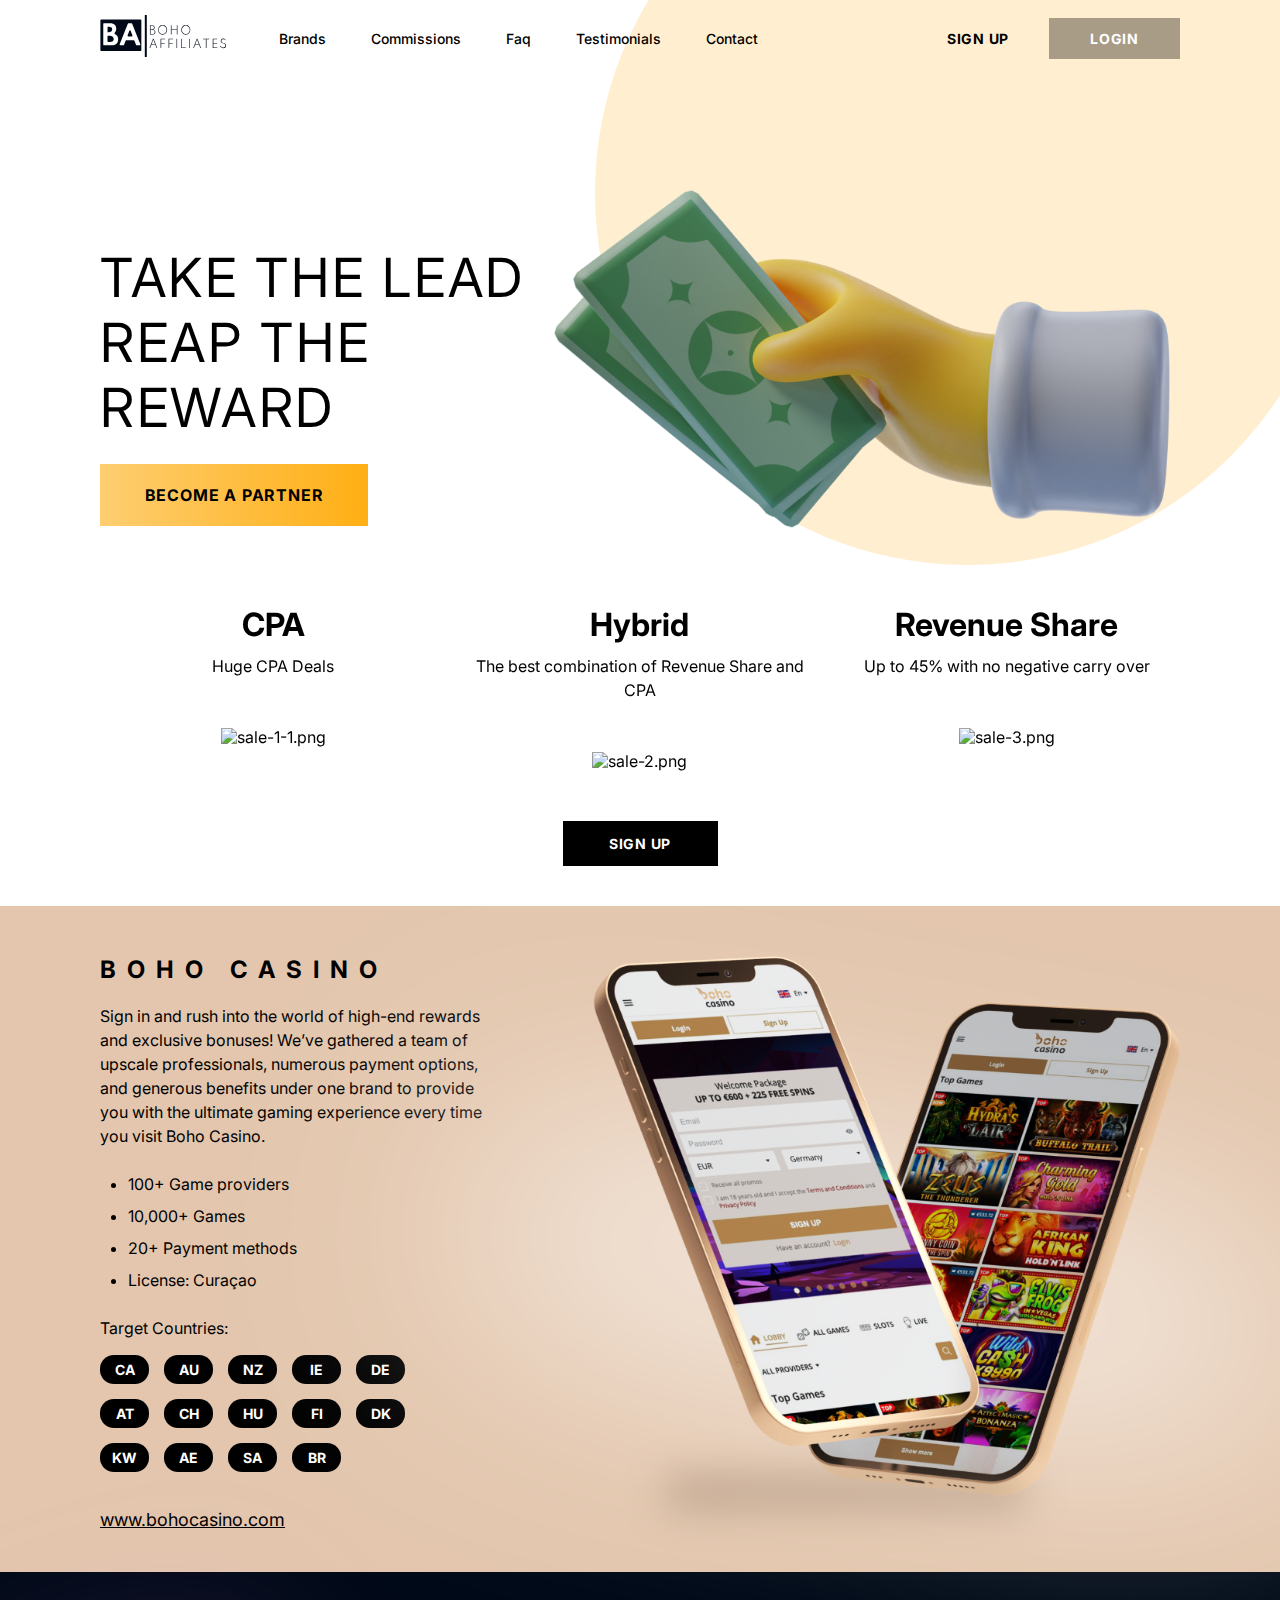
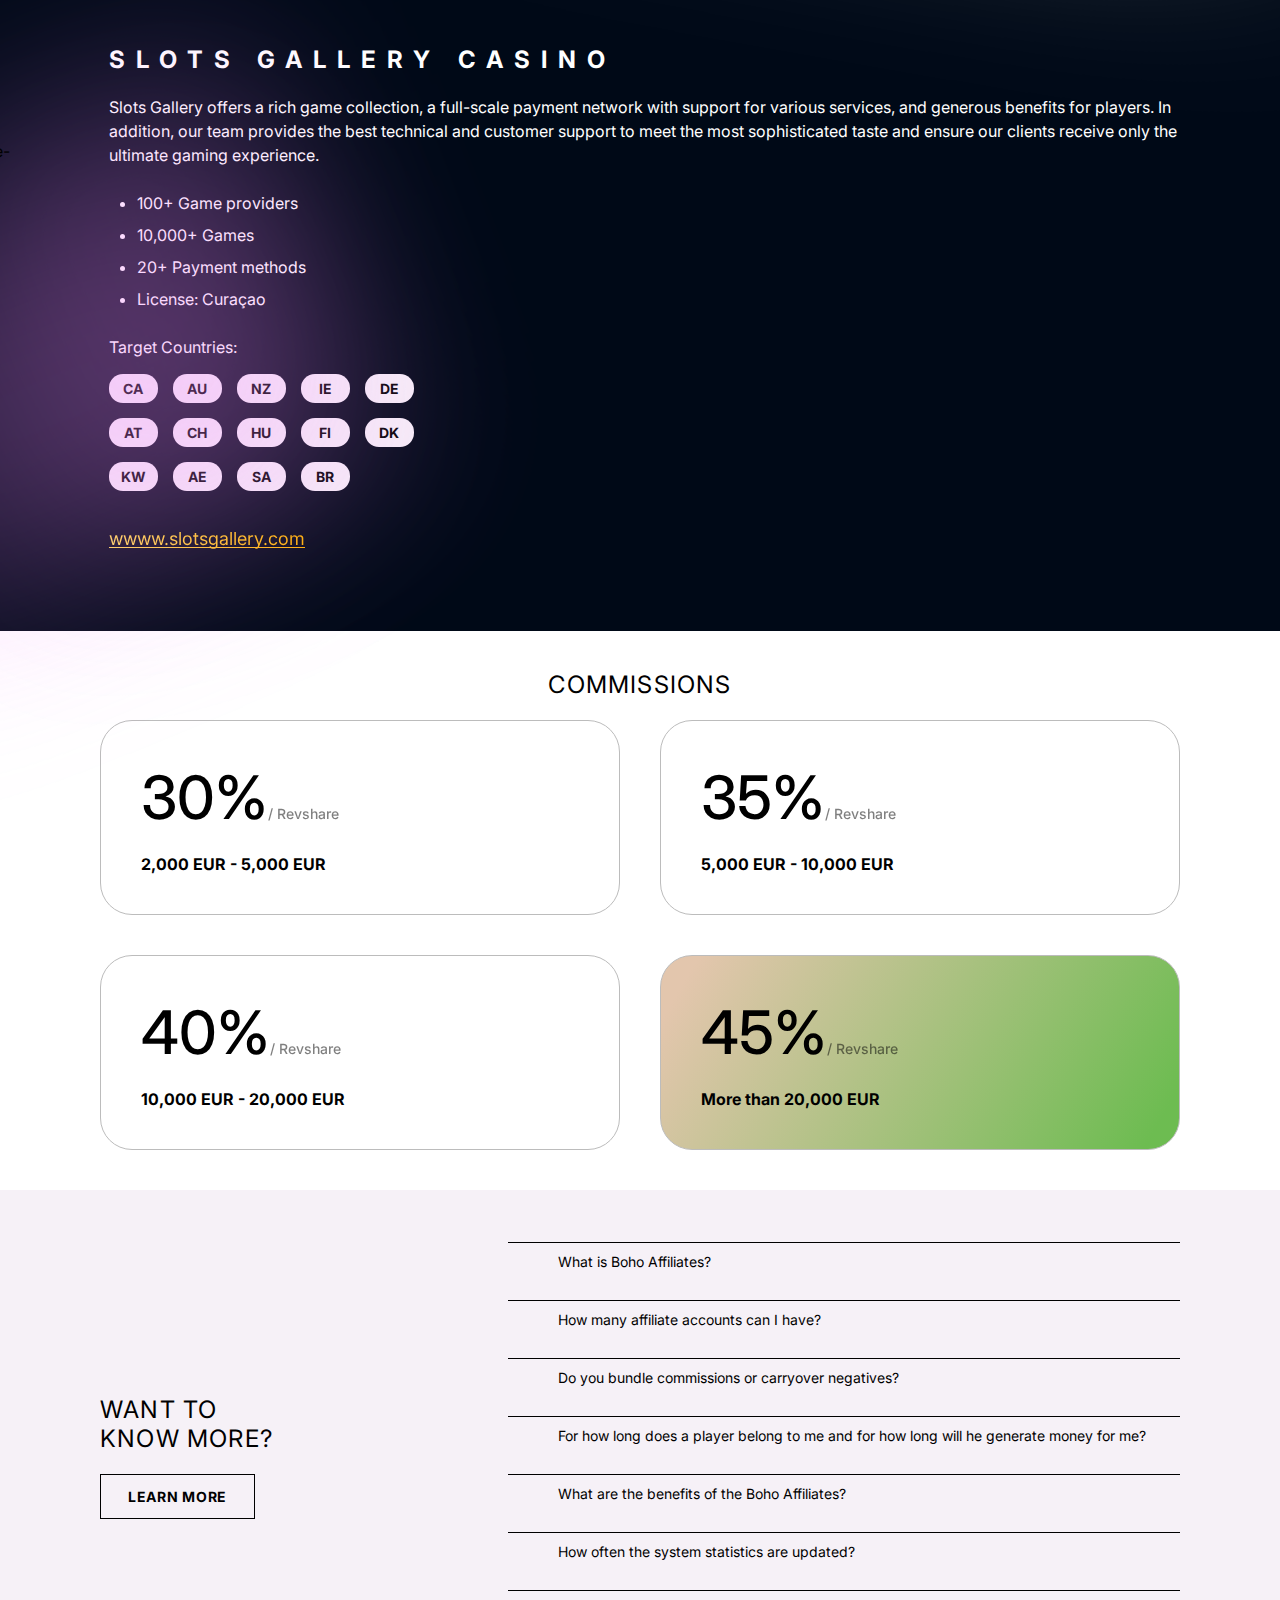
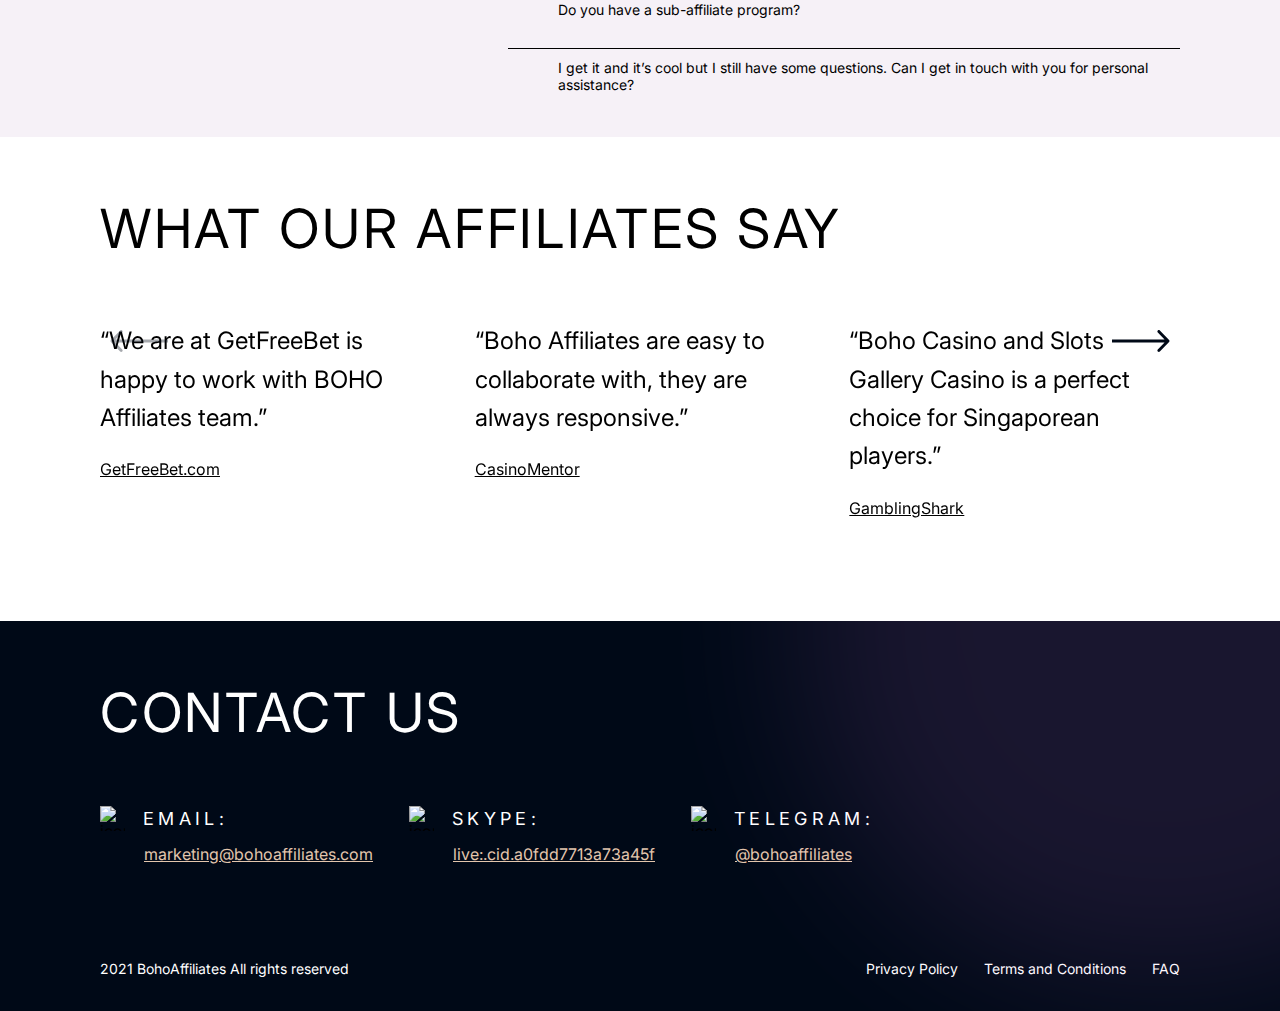
==== index.html @ 9a3b9474 "Добавил ссылки" ====
<!DOCTYPE html>
<html lang="zxx">

<head>
  <meta charset="UTF-8">
  <meta name="viewport" content="width=device-width, initial-scale=1.0">
  <meta http-equiv="X-UA-Compatible" content="ie=edge">
  <title>Boho affiliates</title>
  <link rel="preconnect" href="https://fonts.googleapis.com">
  <link rel="preconnect" href="https://fonts.gstatic.com" crossorigin>
  <link href="https://fonts.googleapis.com/css2?family=Inter:wght@400;500;700&display=swap" rel="stylesheet">
  <link rel="stylesheet" href="assets/css/swiper-bundle.min.css">
  <link rel="stylesheet" href="assets/css/style.css">
</head>

<body class="body layout decor">

  <div class="header">
    <div class="layout__large">
      <div class="header__wrap">

        <div class="header__navbar-box">
          <div class="header__logo-box">
            <img class="header__logo" src="assets/img/logo.svg" alt="logo.svg">
          </div>

          <nav class="header__navbar navbar">
            <ul class="navbar__list">
              <li class="navbar__item"><a class="navbar__link smooth_scroll" href="#s1">brands</a> </li>
              <li class="navbar__item"><a class="navbar__link smooth_scroll" href="#s2">Commissions</a> </li>
              <li class="navbar__item"><a class="navbar__link smooth_scroll" href="#s3">faq</a> </li>
              <li class="navbar__item"><a class="navbar__link" href="#s4">Testimonials</a> </li>
              <li class="navbar__item"><a class="navbar__link" href="#s5">Contact</a> </li>
            </ul>
          </nav>
        </div>

        <div class="header__actions actions">
          <div class="actions__access button">
            <a class="actions__access-link" href="https://dashboard.bohoaffiliates.com/partner/register">Sign up</a>
            <a class="button__main" href="https://dashboard.bohoaffiliates.com/partner/login">LOGIN</a>

            <div class="navbar__burger">
              <span class="navbar__burger-row"></span>
              <span class="navbar__burger-row"></span>
              <span class="navbar__burger-row"></span>
            </div>

          </div>
        </div>

      </div>

      <div class="header__banner banner">
        <div class="banner__text-box">
          <h1 class="banner__title">TAKE THE LEAD
            REAP THE REWARD</h1>
          <a class="banner__button button__first" href="">Become a partner</a>
        </div>


        <div class="banner__foto-box">
          <img class="banner__foto" src="assets/img/banner-foto.png" alt="banner-foto.png">
          <div class="banner__decor-header"></div>
        </div>
      </div>

      <div class="header__sale sale">
        <div class="sale__wrap">

          <div class="swiper3">
            <div class="swiper-wrapper slider__wrap">

              <div class="swiper-slide sale__item">
                <h2 class="sale__item-title">CPA</h2>
                <p class="sale__desc">Huge CPA Deals</p>
                <img class="sale__img sale__img--pc" src="assets/img/sale-1.png" alt="sale-1.png">
                <img class="sale__img sale__img--laptop" src="assets/img/sale-1-1.png" alt="sale-1-1.png">
              </div>

              <div class="swiper-slide sale__item">
                <h2 class="sale__item-title">Hybrid</h2>
                <p class="sale__desc">The best combination of Revenue Share and CPA</p>
                <img class="sale__img" src="assets/img/sale-2.png" alt="sale-2.png">
              </div>

              <div class="swiper-slide sale__item">
                <h2 class="sale__item-title">Revenue Share</h2>
                <p class="sale__desc">Up to 45% with no negative carry over</p>
                <img class="sale__img" src="assets/img/sale-3.png" alt="sale-3.png">
              </div>

            </div>
            <div class="swiper-pagination"></div>
          </div>
        </div>

        <a class="sale__button button__second button__second--laptop" href="">sign up</a>
        <a class="sale__button button__second button__second--mobile" href="">le’st talk</a>
      </div>

    </div>
  </div>

  <main class="main">
    <section class="experience-boho" id="s1">
      <div class="layout__large">

        <div class="experience-boho__wrap">
          <div class="experience-boho__info">
            <h2 class="experience-boho__title">Boho Casino</h2>
            <p class="experience-boho__desc">Sign in and rush into the world of high-end rewards and exclusive bonuses!
              We’ve gathered a team of upscale professionals, numerous payment options, and generous benefits under one
              brand to provide you with the ultimate gaming experience every time you visit Boho Casino.</p>
            <div class="experience-boho__box experience">

              <div class="experience__list-wrap">
                <ul class="experience__list">
                  <li class="experience__item">100+ Game providers</li>
                  <li class="experience__item">10,000+ Games</li>
                  <li class="experience__item">20+ Payment methods</li>
                  <li class="experience__item">License: Curaçao</li>
                </ul>
                <a class="experience__link experience__link--mobile" href="www.bohocasino.com">www.bohocasino.com</a>
              </div>


              <div class="experience__country">
                <h3 class="experience__title">Target Countries:</h3>
                <div class="experience__country-box">
                  <div class="experience__country-item">CA</div>
                  <div class="experience__country-item">AU</div>
                  <div class="experience__country-item">NZ</div>
                  <div class="experience__country-item">IE</div>
                  <div class="experience__country-item">DE</div>
                  <div class="experience__country-item">AT</div>
                  <div class="experience__country-item">CH</div>
                  <div class="experience__country-item">HU</div>
                  <div class="experience__country-item">FI</div>
                  <div class="experience__country-item">DK</div>
                  <div class="experience__country-item">KW</div>
                  <div class="experience__country-item">AE</div>
                  <div class="experience__country-item">SA</div>
                  <div class="experience__country-item">BR</div>
                </div>
              </div>

              <a class="experience__link experience__link--pc" href="//bohocasino.com">www.bohocasino.com</a>

            </div>
          </div>

          <div class="experience-boho__img-box">
            <img class="experience-boho__img" src="assets/img/experience-boho-main.png" alt="experience-boho-main.png">
          </div>
        </div>

      </div>
    </section>

    <section class="experience-slots">
      <div class="layout__large">

        <div class="experience-slots__wrap">

          <div class="experience-slots__img-box">
            <img class="experience-slots__img" src="assets/img/experience-slots-main.png"
              alt="experience-slots-main.png">
          </div>

          <div class="experience-slots__info">
            <h2 class="experience-slots__title">SLOTS GALLERY CASINO</h2>
            <p class="experience-slots__desc">Slots Gallery offers a rich game collection, a full-scale payment network
              with support for various services, and generous benefits for players. In addition, our team provides the
              best technical and customer support to meet the most sophisticated taste and ensure our clients receive
              only the ultimate gaming experience.</p>
            <div class="experience-slots__box experience">

              <div class="experience__list-wrap">
                <ul class="experience__list experience__list--alt">
                  <li class="experience__item">100+ Game providers</li>
                  <li class="experience__item">10,000+ Games</li>
                  <li class="experience__item">20+ Payment methods</li>
                  <li class="experience__item">License: Curaçao</li>
                </ul>
                <a class="experience__link experience__link--alt experience__link--mobile"
                  href="//bohocasino.com">www.bohocasino.com</a>
              </div>


              <div class="experience__country">
                <h3 class="experience__title experience__title--alt">Target Countries:</h3>
                <div class="experience__country-box">
                  <div class="experience__country-item experience__country-item--alt">CA</div>
                  <div class="experience__country-item experience__country-item--alt">AU</div>
                  <div class="experience__country-item experience__country-item--alt">NZ</div>
                  <div class="experience__country-item experience__country-item--alt">IE</div>
                  <div class="experience__country-item experience__country-item--alt">DE</div>
                  <div class="experience__country-item experience__country-item--alt">AT</div>
                  <div class="experience__country-item experience__country-item--alt">CH</div>
                  <div class="experience__country-item experience__country-item--alt">HU</div>
                  <div class="experience__country-item experience__country-item--alt">FI</div>
                  <div class="experience__country-item experience__country-item--alt">DK</div>
                  <div class="experience__country-item experience__country-item--alt">KW</div>
                  <div class="experience__country-item experience__country-item--alt">AE</div>
                  <div class="experience__country-item experience__country-item--alt">SA</div>
                  <div class="experience__country-item experience__country-item--alt">BR</div>
                </div>
              </div>

              <a class="experience__link experience__link--alt experience__link--pc"
                href="//slotsgallery.com">wwww.slotsgallery.com</a>

            </div>
          </div>
        </div>

      </div>
    </section>

    <section class="commissions" id="s2">
      <div class="layout__large">
        <h2 class="commissions__title">Commissions</h2>

        <div class="commissions__wrap">
          <div class="commissions__item">
            <h3 class="commissions__desc">30%<span>/ Revshare</span></h3>
            <p class="commissions__footer">2,000 EUR - 5,000 EUR</p>
          </div>

          <div class="commissions__item">
            <div class="commissions__desc-box">
              <h3 class="commissions__desc">35%<span>/ Revshare</span></h3>
            </div>
            <p class="commissions__footer">5,000 EUR - 10,000 EUR</p>
          </div>

          <div class="commissions__item">
            <div class="commissions__desc-box">
              <h3 class="commissions__desc">40%<span>/ Revshare</span></h3>
            </div>
            <p class="commissions__footer">10,000 EUR - 20,000 EUR</p>
          </div>

          <div class="commissions__item commissions__item--bg">
            <div class="commissions__desc-box">
              <h3 class="commissions__desc">45%<span>/ Revshare</span></h3>
            </div>
            <p class="commissions__footer">More than 20,000 EUR</p>
          </div>
        </div>

        <div class="commissions__slider">
          <div class="swiper2">
            <div class="swiper-wrapper">

              <div class="commissions__item swiper-slide">
                <h3 class="commissions__desc">30%<span>/ Revshare</span></h3>
                <p class="commissions__footer">2,000 EUR - 5,000 EUR</p>
              </div>

              <div class="commissions__item swiper-slide">
                <div class="commissions__desc-box">
                  <h3 class="commissions__desc">35%<span>/ Revshare</span></h3>
                </div>
                <p class="commissions__footer">5,000 EUR - 10,000 EUR</p>
              </div>

              <div class="commissions__item swiper-slide">
                <div class="commissions__desc-box">
                  <h3 class="commissions__desc">40%<span>/ Revshare</span></h3>
                </div>
                <p class="commissions__footer">10,000 EUR - 20,000 EUR</p>
              </div>

              <div class="commissions__item  swiper-slide commissions__item--bg">
                <div class="commissions__desc-box">
                  <h3 class="commissions__desc">45%<span>/ Revshare</span></h3>
                </div>
                <p class="commissions__footer">More than 20,000 EUR</p>
              </div>

            </div>
            <div class="swiper-pagination2"></div>
          </div>
        </div>

      </div>
    </section>

    <section class="faq" id="s3">
      <div class="layout__large">
        <div class="faq__wrap">
          <div class="faq__ask">
            <h2 class="faq__ask-title">want to
              know more?</h2>
            <a class="button__third" href="#">learn more</a>
          </div>
          <div class="faq__question-box question">
            <button class="question__title accordion">What is Boho Affiliates?</button>
            <div class="question__panel panel">
              <p class="question__desc">Boho Affiliates is an online gambling affiliate program. You sign up to the
                program for free and access
                promotional tools to help you make money from your traffic.</p>
            </div>

            <button class="question__title accordion">How many affiliate accounts can I have?</button>
            <div class="question__panel panel">
              <p class="question__desc">You can have only one affiliate account.</p>
            </div>

            <button class="question__title accordion">Do you bundle commissions or carryover negatives?</button>
            <div class="question__panel panel">
              <p class="question__desc">We do not bundle affiliate commissions across the brands. Boho Affiliates
                operates a no-negative
                carryover policy by ring fencing winning players until they start earning for you once again.</p>
            </div>

            <button class="question__title accordion">For how long does a player belong to me and for how long will he
              generate money for me?</button>
            <div class="question__panel panel">
              <p class="question__desc">As long as the player plays with Boho Casino or Slots Gallery Casino you will
                receive the lifetime
                revenue share commissions. </p>
            </div>

            <button class="question__title accordion">What are the benefits of the Boho Affiliates?</button>
            <div class="question__panel panel">
              <p class="question__desc">At Boho Affiliates we offer high-quality promotional materials, quick payouts
                via a variety of payment
                methods, exceptional conversion and retention rates for our affiliates!</p>
            </div>

            <button class="question__title accordion">How often the system statistics are updated?</button>
            <div class="question__panel panel">
              <p class="question__desc">The system statistics are updated on an hourly basis which allows you to keep a
                full control of the
                brand performance and the traffic flow.</p>
            </div>

            <button class="question__title accordion">Do you have a sub-affiliate program?</button>
            <div class="question__panel panel">
              <p class="question__desc">Yes, you will be able to earn 5% of your sub-affiliate(s) commission total
                within each given month.
                Your sub-affiliate commissions will be added to your monthly affiliate earnings.
                Please note our strict no “self-referral” policy, also includes sub-affiliate self-referrals. Meaning no
                affiliate is permitted to sign-up through their own Sub-Affiliate tracking link for the purpose to earn
                revenue from their own affiliate account.
              </p>
            </div>

            <button class="question__title accordion">I get it and it’s cool but I still have some questions. Can I get
              in touch with you for personal assistance?</button>
            <div class="question__panel panel">
              <p class="question__desc">Sure thing! We’ll be happy to guide you, just send us an e-mail at
                marketing@bohoaffiliates.com or
                contact us on Skype and we will get back to you ASAP.
              </p>
            </div>

          </div>
        </div>
      </div>
    </section>

    <section class="affiliates" id="s4">
      <div class="layout__large">

        <div class="affiliates__item-wrap">

          <!-- Slider main container -->
          <div class="swiper">
            <div class="affiliates__title-box">
              <h2 class="affiliates__title">What our affiliates say</h2>
              <div class="affiliates__arrow-box">
                <img class="affiliates__arrow-left arrow swiper-button-prev" src="assets/img/arrow.svg" alt="arrow.svg">
                <img class="affiliates__arrow-right arrow swiper-button-next" src="assets/img/arrow.svg"
                  alt="arrow.svg">

                <img class="affiliates__arrow-left arrow arrow--sm swiper-button-prev" src="assets/img/arrow-sm.svg"
                  alt="arrow-sm.svg">
                <img class="affiliates__arrow-right arrow arrow--sm swiper-button-next" src="assets/img/arrow-sm.svg"
                  alt="arrow-sm.svg">

              </div>
            </div>
            <!-- Additional required wrapper -->
            <div class="swiper-wrapper">
              <div class="affiliates__item swiper-slide">
                <h3 class="affiliates__item-title">“We are at GetFreeBet is
                  happy to work with BOHO Affiliates team.”</h3>
                <a class="affiliates__item-link" href="//GetFreeBet.com">GetFreeBet.com</a>
              </div>

              <div class="affiliates__item swiper-slide">
                <h3 class="affiliates__item-title">“Boho Affiliates are easy to collaborate with, they are always
                  responsive.”</h3>
                <a class="affiliates__item-link" href="//casinomentor.com">CasinoMentor</a>
              </div>

              <div class="affiliates__item swiper-slide">
                <h3 class="affiliates__item-title">“Boho Casino and Slots Gallery Casino is a perfect choice for
                  Singaporean
                  players.”</h3>
                <a class="affiliates__item-link" href="//gamblingshark.com">GamblingShark</a>
              </div>

              <div class="affiliates__item swiper-slide">
                <h3 class="affiliates__item-title">“Boho Casino and Slots Gallery Casino is a perfect choice for
                  Singaporean
                  players.”</h3>
                <a class="affiliates__item-link" href="//gamblingshark.com">GamblingShark</a>
              </div>

              <div class="affiliates__item swiper-slide">
                <h3 class="affiliates__item-title">“Boho Casino and Slots Gallery Casino is a perfect choice for
                  Singaporean
                  players.”</h3>
                <a class="affiliates__item-link" href="//gamblingshark.com">GamblingShark</a>
              </div>

              <div class="affiliates__item swiper-slide">
                <h3 class="affiliates__item-title">“Boho Casino and Slots Gallery Casino is a perfect choice for
                  Singaporean
                  players.”</h3>
                <a class="affiliates__item-link" href="//gamblingshark.com">GamblingShark</a>
              </div>

            </div>
            <!-- If we need pagination -->
            <div class="swiper-pagination"></div>

            <!-- If we need navigation buttons -->
            <div class="swiper-button-prev"></div>
            <div class="swiper-button-next"></div>

          </div>

        </div>

      </div>
    </section>



  </main>

  <footer class="footer" id="s5">
    <div class="layout__large">
      <h2 class="footer__title">Contact us</h2>
      <div class="footer__wrap">
        <div class="footer__action action">

          <div class="action__item action--email">
            <div class="action__title-box">
              <img class="action__img" src="assets/img/icon-email.svg" alt="icon-email.svg">
              <h2 class="action__title">Email:</h2>
            </div>
            <a class="action__link" href="mailto:marketing@bohoaffiliates.com">marketing@bohoaffiliates.com</a>
          </div>

          <div class="action__item action--skype">
            <div class="action__title-box">
              <img class="action__img" src="assets/img/icon-skype.svg" alt="icon-skype.svg">
              <h2 class="action__title">Skype:</h2>
            </div>
            <a class="action__link" href="skype:live:.cid.a0fdd7713a73a45f?chat">live:.cid.a0fdd7713a73a45f</a>
          </div>

          <div class="action__item action--telegram">
            <div class="action__title-box">
              <img class="action__img" src="assets/img/icon-telegram.svg" alt="icon-telegram.svg">
              <h2 class="action__title">Telegram:</h2>
            </div>
            <a class="action__link" href="tg://resolve?domain=bohoaffiliates">@bohoaffiliates</a>
          </div>

        </div>

        <div class="footer__copyright-box copyright">
          <p class="copyright__desc">2021 BohoAffiliates All rights reserved</p>

          <div class="copyright__link-box">
            <a class="copyright__link" href="">Privacy Policy</a>
            <a class="copyright__link" href="">Terms and Conditions</a>
            <a class="copyright__link" href="">FAQ</a>
          </div>
        </div>
      </div>
  </footer>


  <script src="https://ajax.googleapis.com/ajax/libs/jquery/3.6.1/jquery.min.js"></script>
  <script src="./assets/js/swiper-bundle.min.js"></script>
  <script src="./assets/js/slider.js"></script>
  <script src="./assets/js/link.js"></script>
  <script src="./assets/js/main.js"></script>
  <script src="./assets/js/faq.js"></script>
</body>

</html>
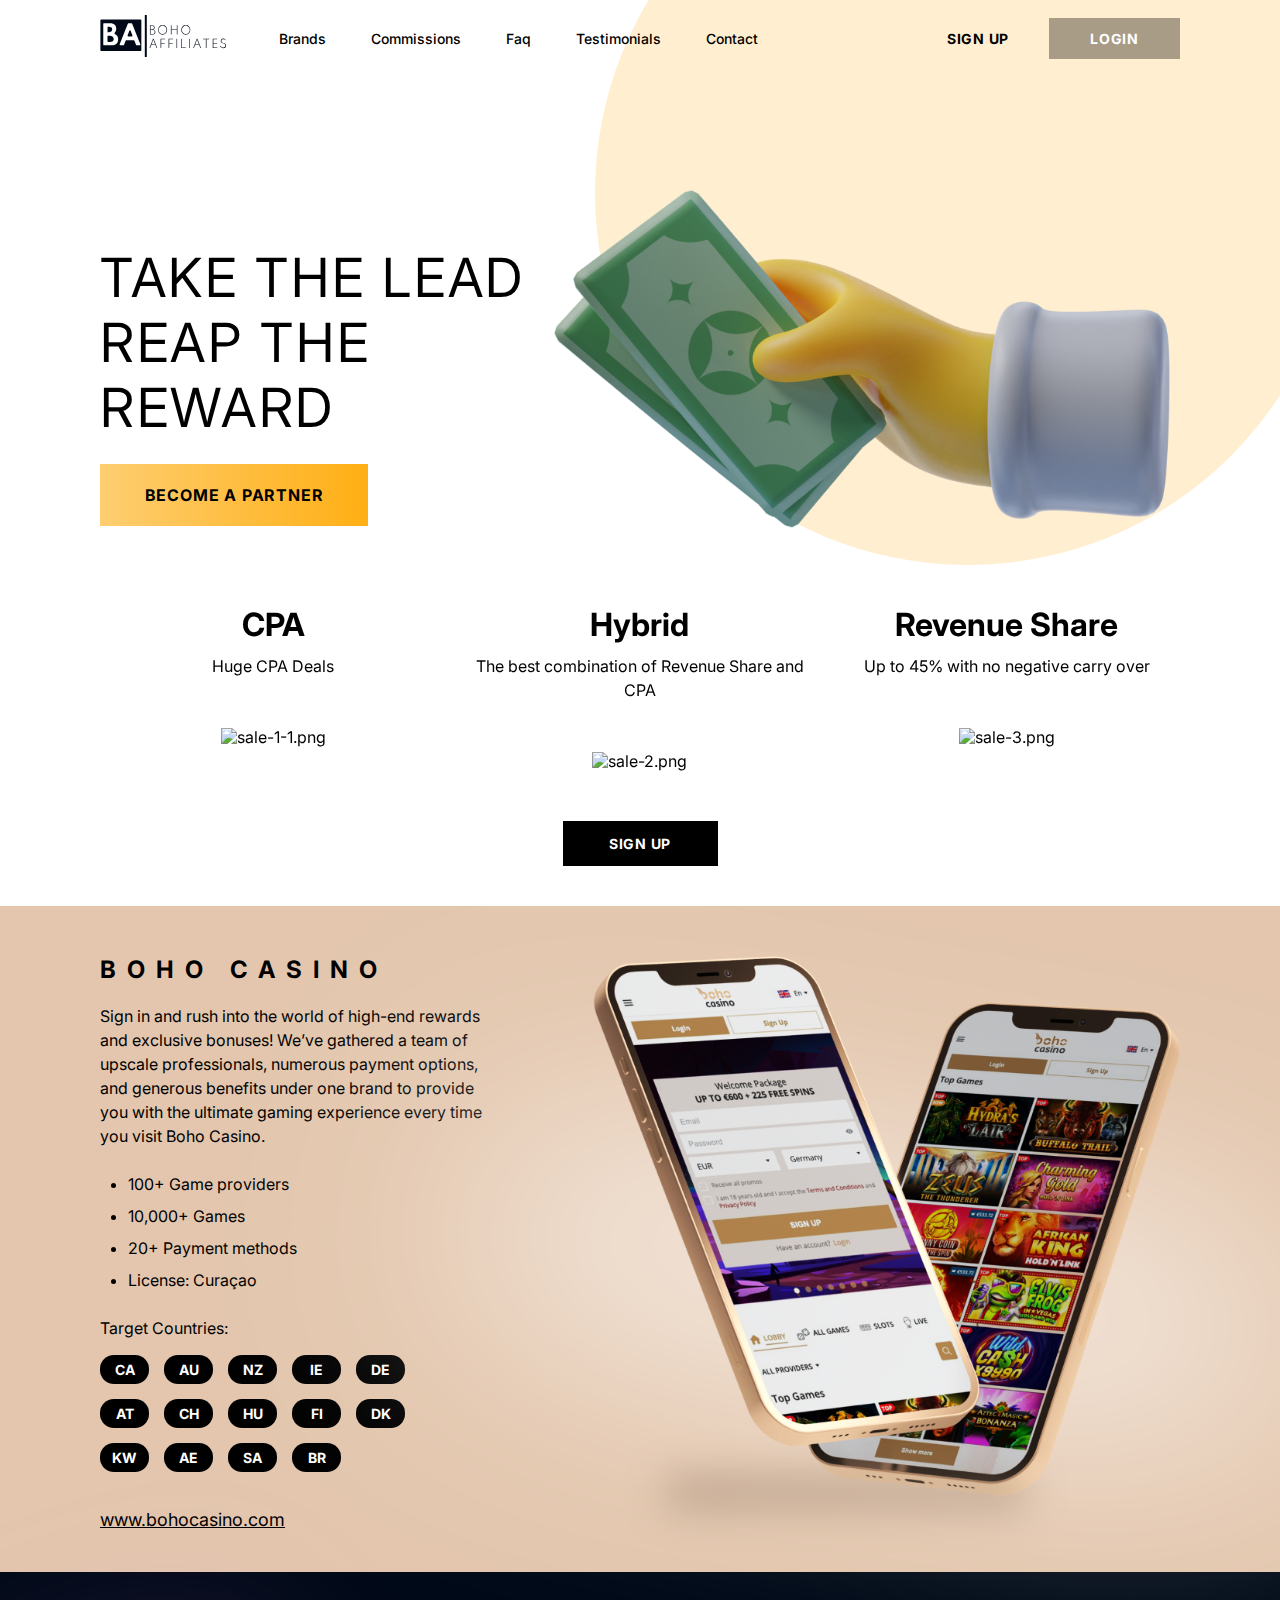
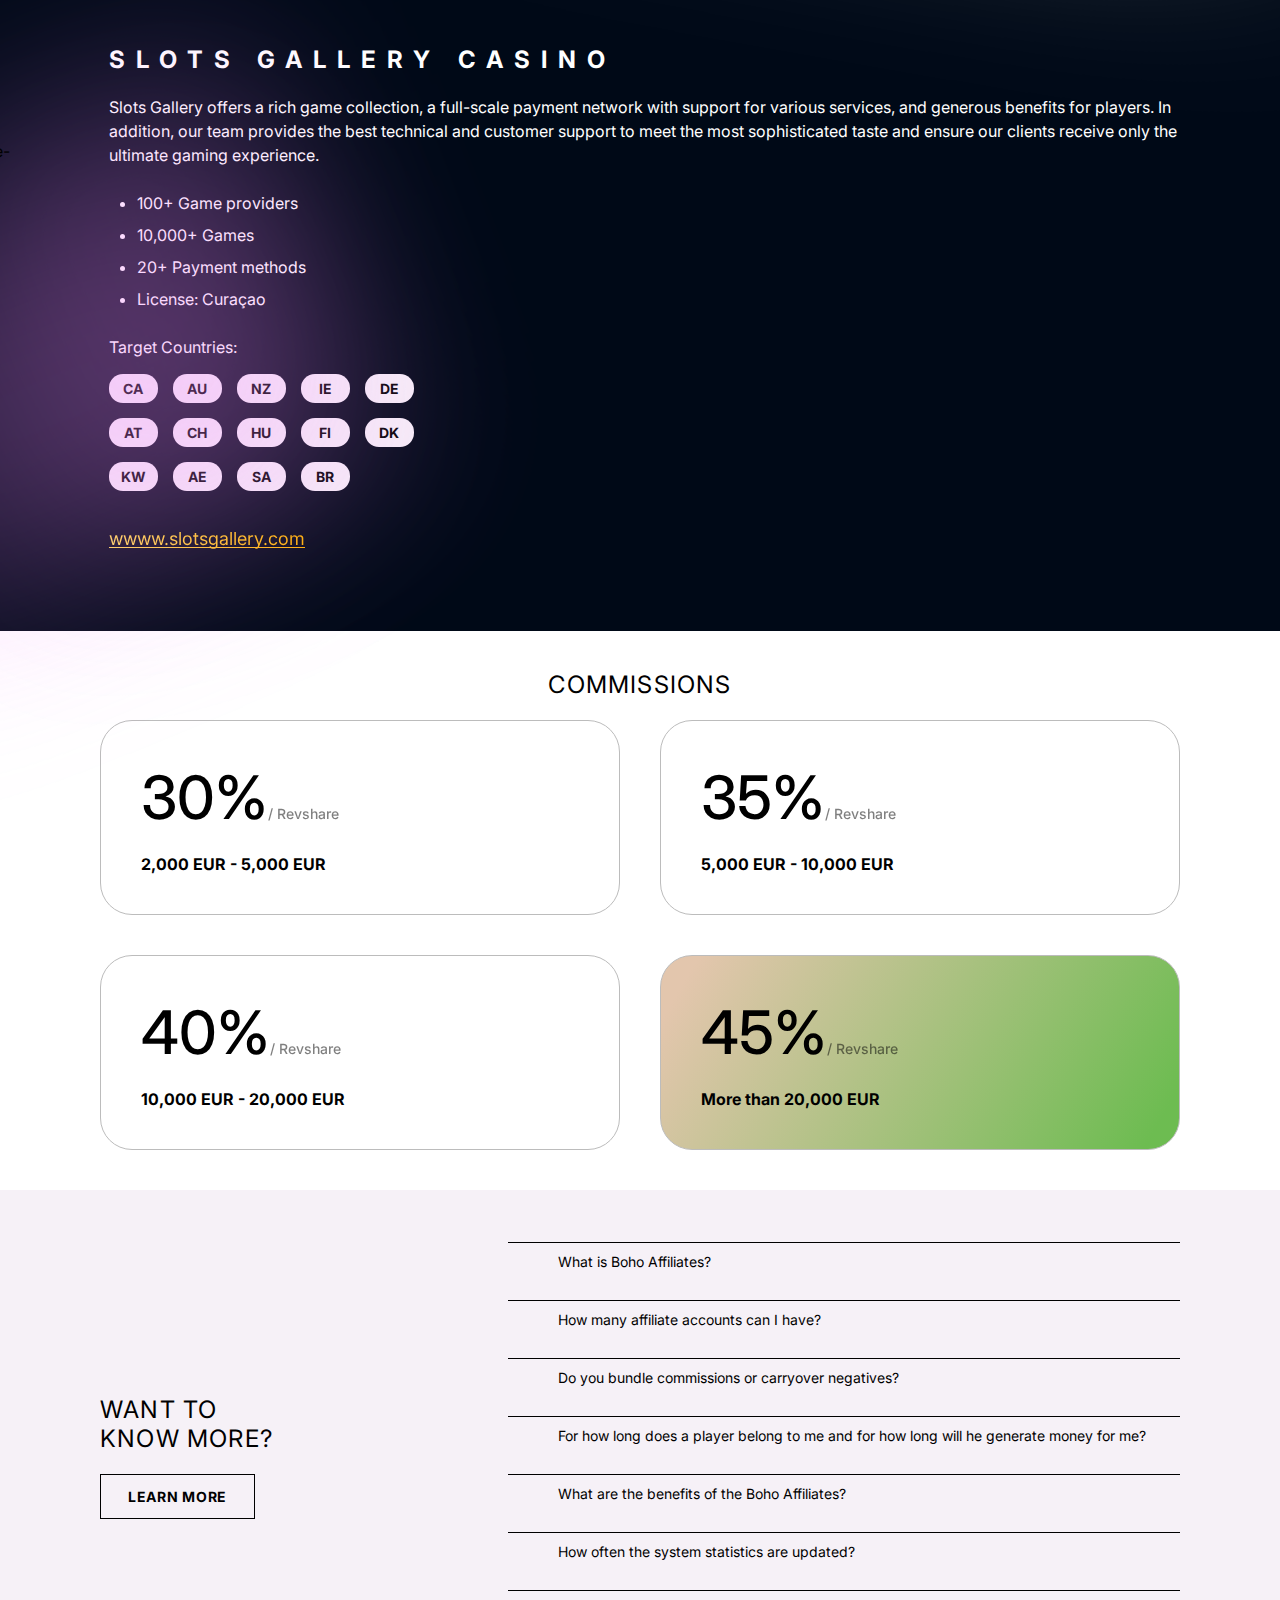
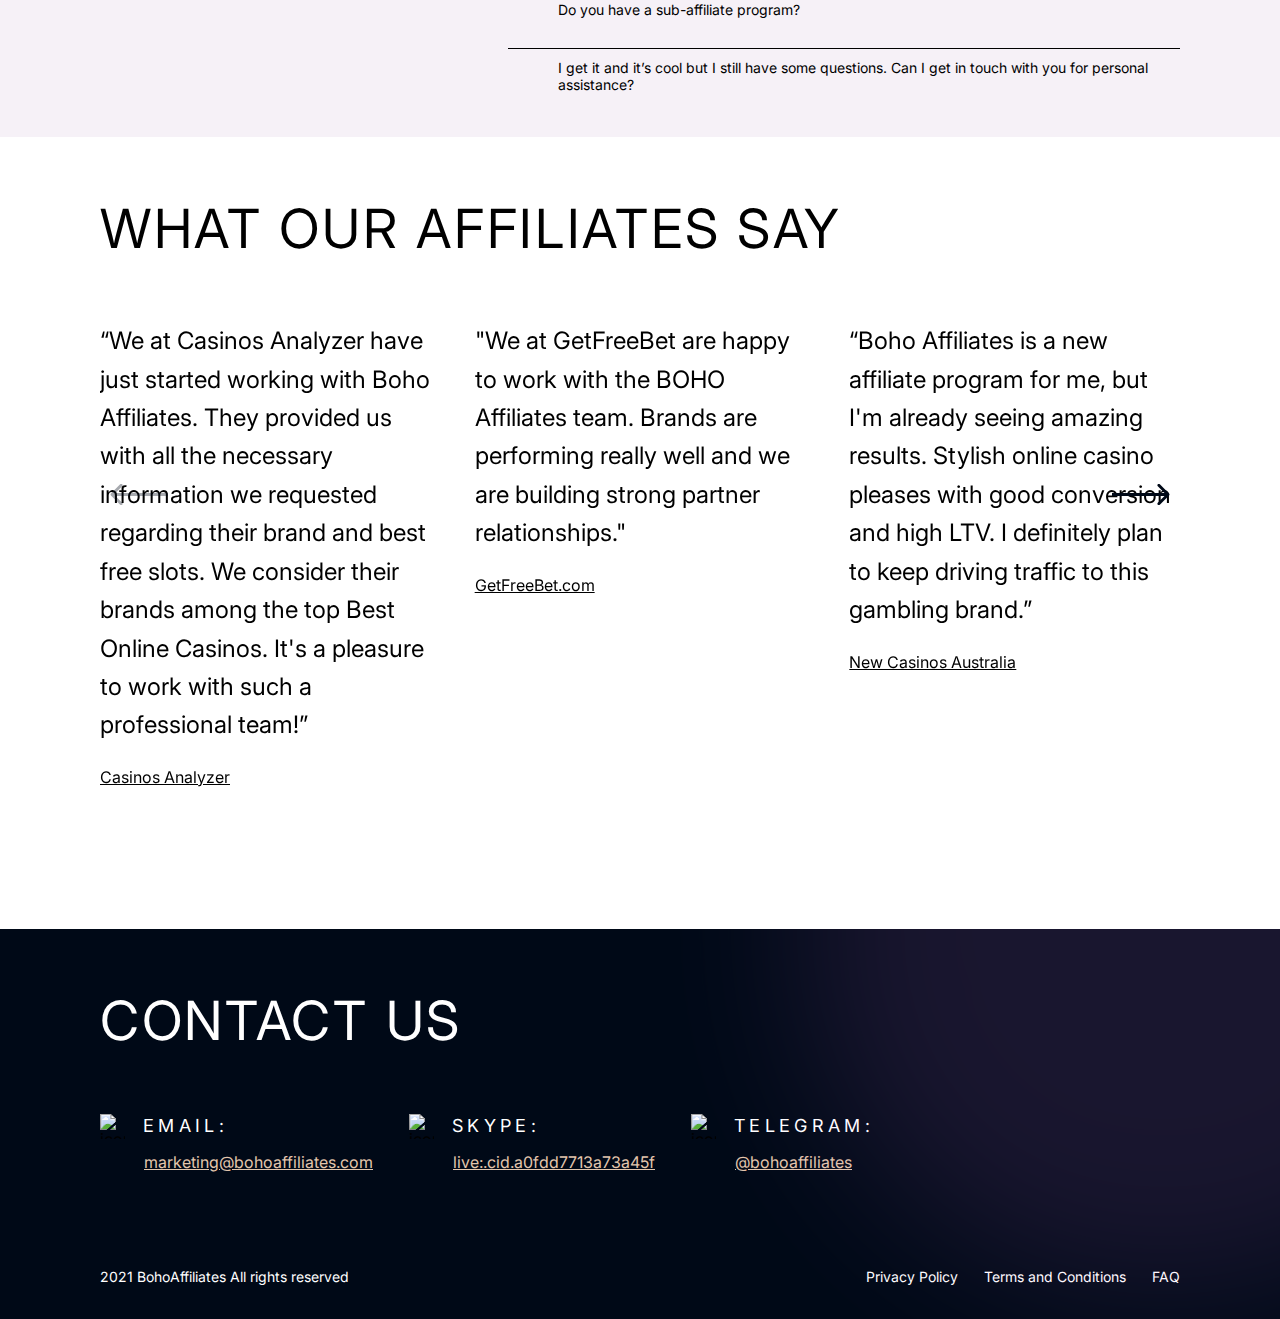
==== commit be71ee21: "Maked terms page" ====
--- a/index.html
+++ b/index.html
@@ -37,8 +37,8 @@
 
         <div class="header__actions actions">
           <div class="actions__access button">
-            <a class="actions__access-link" href="https://dashboard.bohoaffiliates.com/partner/register">Sign up</a>
-            <a class="button__main" href="https://dashboard.bohoaffiliates.com/partner/login">LOGIN</a>
+            <a class="actions__access-link" href="//dashboard.bohoaffiliates.com/partner/register">Sign up</a>
+            <a class="button__main" href="//dashboard.bohoaffiliates.com/partner/login">LOGIN</a>
 
             <div class="navbar__burger">
               <span class="navbar__burger-row"></span>
@@ -387,43 +387,120 @@
             <!-- Additional required wrapper -->
             <div class="swiper-wrapper">
               <div class="affiliates__item swiper-slide">
-                <h3 class="affiliates__item-title">“We are at GetFreeBet is
-                  happy to work with BOHO Affiliates team.”</h3>
-                <a class="affiliates__item-link" href="//GetFreeBet.com">GetFreeBet.com</a>
+                <h3 class="affiliates__item-title">“We at Casinos Analyzer have just started working with Boho
+                  Affiliates. They provided us with all the necessary information we requested regarding their brand and
+                  best free slots. We consider their brands among the top Best Online Casinos. It's a pleasure to work
+                  with such a professional team!”</h3>
+                <a class="affiliates__item-link" href="https://casinosanalyzer.com/online-casinos">Casinos Analyzer </a>
+              </div>
+
+              <div class="affiliates__item swiper-slide">
+                <h3 class="affiliates__item-title">"We at GetFreeBet are happy to work with the BOHO Affiliates team.
+                  Brands are performing really well and we are building strong partner relationships."</h3>
+                <a class="affiliates__item-link" href="https://getfree.bet/en">GetFreeBet.com</a>
+              </div>
+
+              <div class="affiliates__item swiper-slide">
+                <h3 class="affiliates__item-title">“Boho Affiliates is a new affiliate program for me, but I'm already
+                  seeing amazing results. Stylish online casino pleases with good conversion and high LTV. I definitely
+                  plan to keep driving traffic to this gambling brand.”</h3>
+                <a class="affiliates__item-link" href="https://www.newcasinosaustralia.com/">New Casinos Australia</a>
               </div>
 
               <div class="affiliates__item swiper-slide">
                 <h3 class="affiliates__item-title">“Boho Affiliates are easy to collaborate with, they are always
-                  responsive.”</h3>
-                <a class="affiliates__item-link" href="//casinomentor.com">CasinoMentor</a>
-              </div>
+                  responsive and very professional in their work. We look forward to continuing working with them for
+                  the foreseeable future.”</h3>
+                <a class="affiliates__item-link" href="https://casinomentor.com/online-casinos">CasinoMentor</a>
+              </div>
+
+              <div class="affiliates__item swiper-slide">
+                <h3 class="affiliates__item-title">“I had heard great things about Boho Affiliate and their brands
+                  called Boho Casino and Slots Gallery. This is the reason why I started a partnership with them, and
+                  I've only had a good experience so far.”</h3>
+                <a class="affiliates__item-link" href="https://casinohaien.com/">CasinoHaien</a>
+              </div>
+
 
               <div class="affiliates__item swiper-slide">
                 <h3 class="affiliates__item-title">“Boho Casino and Slots Gallery Casino is a perfect choice for
-                  Singaporean
-                  players.”</h3>
-                <a class="affiliates__item-link" href="//gamblingshark.com">GamblingShark</a>
-              </div>
-
-              <div class="affiliates__item swiper-slide">
-                <h3 class="affiliates__item-title">“Boho Casino and Slots Gallery Casino is a perfect choice for
-                  Singaporean
-                  players.”</h3>
-                <a class="affiliates__item-link" href="//gamblingshark.com">GamblingShark</a>
-              </div>
-
-              <div class="affiliates__item swiper-slide">
-                <h3 class="affiliates__item-title">“Boho Casino and Slots Gallery Casino is a perfect choice for
-                  Singaporean
-                  players.”</h3>
-                <a class="affiliates__item-link" href="//gamblingshark.com">GamblingShark</a>
-              </div>
-
-              <div class="affiliates__item swiper-slide">
-                <h3 class="affiliates__item-title">“Boho Casino and Slots Gallery Casino is a perfect choice for
-                  Singaporean
-                  players.”</h3>
-                <a class="affiliates__item-link" href="//gamblingshark.com">GamblingShark</a>
+                  Singaporean players looking to gamble with crypto. I look forward to working with their affiliate team
+                  on a long-term basis.”</h3>
+                <a class="affiliates__item-link" href="https://gamblingshark.com/sg/">GamblingShark</a>
+              </div>
+
+              <div class="affiliates__item swiper-slide">
+                <h3 class="affiliates__item-title">“I've been working with Boho Affiliates for some time now. I'm
+                  promoting both of their brands (Boho and Slots Gallery) to my Norwegian players. I've had a great
+                  experience since day 1, and don't see any reason for that to change.”</h3>
+                <a class="affiliates__item-link" href="https://casinojan.com/">CasinoJan</a>
+              </div>
+
+              <div class="affiliates__item swiper-slide">
+                <h3 class="affiliates__item-title">“We are very pleased with our new partners at Boho Affiliates. They
+                  have a great team and a rewarding program. Their brands from Hollycorn, like Boho Casino, are amazing
+                  as well as deserve a place on our Hollycorn N.V. casinos page. We highly recommend joining Boho
+                  Affiliates.”</h3>
+                <a class="affiliates__item-link" href="https://www.onlinecasinogroups.com/">Online Casino Groups</a>
+              </div>
+
+              <div class="affiliates__item swiper-slide">
+                <h3 class="affiliates__item-title">“It's easy and convenient to work with such an experienced company as
+                  Boho. They have proven themselves as a team of high professionals. The Boho team always helps us on
+                  time and gives quick answers. We are glad to be partners with them!”</h3>
+                <a class="affiliates__item-link" href="https://slotcatalog.com/en">SlotCatalog</a>
+              </div>
+
+              <div class="affiliates__item swiper-slide">
+                <h3 class="affiliates__item-title">“I'm happy to work together with Boho Affiliates. They've got some
+                  attractive brands for Norwegian players at CasinoGiganten, so I'm looking forward to a long term
+                  cooperation.”</h3>
+                <a class="affiliates__item-link" href="https://casinogiganten.net/">CasinoGiganten</a>
+              </div>
+
+              <div class="affiliates__item swiper-slide">
+                <h3 class="affiliates__item-title">“Norwegian players at CasinoParken has a lot to look forward to now
+                  that I'm promoting both Slots Gallery Casino and Boho Casino.”</h3>
+                <a class="affiliates__item-link" href="https://casinoparken.com/">CasinoParken</a>
+              </div>
+
+
+              <div class="affiliates__item swiper-slide">
+                <h3 class="affiliates__item-title">“In my eyes, Slots Gallery and Boho are golden casinos, and therefore
+                  deserve to be promoted at GullCasino. It's also worth mentioning that it's been a pleasure working
+                  with their affiliate team so far.”</h3>
+                <a class="affiliates__item-link" href="https://gullcasino.org/">GullCasino</a>
+              </div>
+
+              <div class="affiliates__item swiper-slide">
+                <h3 class="affiliates__item-title">"The Boho affiliates have been fantastic to work with"- said our
+                  author Philipp Ganster. It's a pleasure to work with such a professional team! They provided us with
+                  all the necessary information we requested regarding their brand and the best free slots for our
+                  Austrian players.”</h3>
+                <a class="affiliates__item-link" href="https://oesterreichonlinecasino.at/">Online Casinos
+                  Österreich</a>
+              </div>
+
+              <div class="affiliates__item swiper-slide">
+                <h3 class="affiliates__item-title">“With it's creative look, appealing promos and super proactive
+                  affiliate team, we can definitely strongly recommend Boho Affiliates.”</h3>
+                <a class="affiliates__item-link"
+                  href="https://www.supercasinosites.com/casino-apps/boho-casino-mobile-app/">SuperCasinoSites</a>
+              </div>
+
+              <div class="affiliates__item swiper-slide">
+                <h3 class="affiliates__item-title">“Boho Affiliates is a new member of the Aboutslots family, and we
+                  couldn’t be happier. We’re big fans of their platform, and we’re sure our audience will appreciate
+                  their great work too. We look forward to a fruitful partnership!”</h3>
+                <a class="affiliates__item-link" href="https://www.aboutslots.com/">Aboutslots.com</a>
+              </div>
+
+              <div class="affiliates__item swiper-slide">
+                <h3 class="affiliates__item-title">“Promoting BOHO Affiliates online casinos is a pleasure for Zamsino.
+                  Their brands are highly regarded by players from many countries, support many payment methods, offer
+                  above average withdrawal limits and live chat support. Their manager is very professional and
+                  friendly, always supporting the players and us.”</h3>
+                <a class="affiliates__item-link" href="https://zamsino.com/ca/free-spins-no-deposit/">Zamsino.com</a>
               </div>
 
             </div>
@@ -481,9 +558,9 @@
           <p class="copyright__desc">2021 BohoAffiliates All rights reserved</p>
 
           <div class="copyright__link-box">
-            <a class="copyright__link" href="">Privacy Policy</a>
-            <a class="copyright__link" href="">Terms and Conditions</a>
-            <a class="copyright__link" href="">FAQ</a>
+            <a class="copyright__link" href="Privacy-policy.html">Privacy Policy</a>
+            <a class="copyright__link" href="Terms-and-conditions.html">Terms and Conditions</a>
+            <a class="copyright__link" href="Faq.html">FAQ</a>
           </div>
         </div>
       </div>
@@ -493,7 +570,6 @@
   <script src="https://ajax.googleapis.com/ajax/libs/jquery/3.6.1/jquery.min.js"></script>
   <script src="./assets/js/swiper-bundle.min.js"></script>
   <script src="./assets/js/slider.js"></script>
-  <script src="./assets/js/link.js"></script>
   <script src="./assets/js/main.js"></script>
   <script src="./assets/js/faq.js"></script>
 </body>
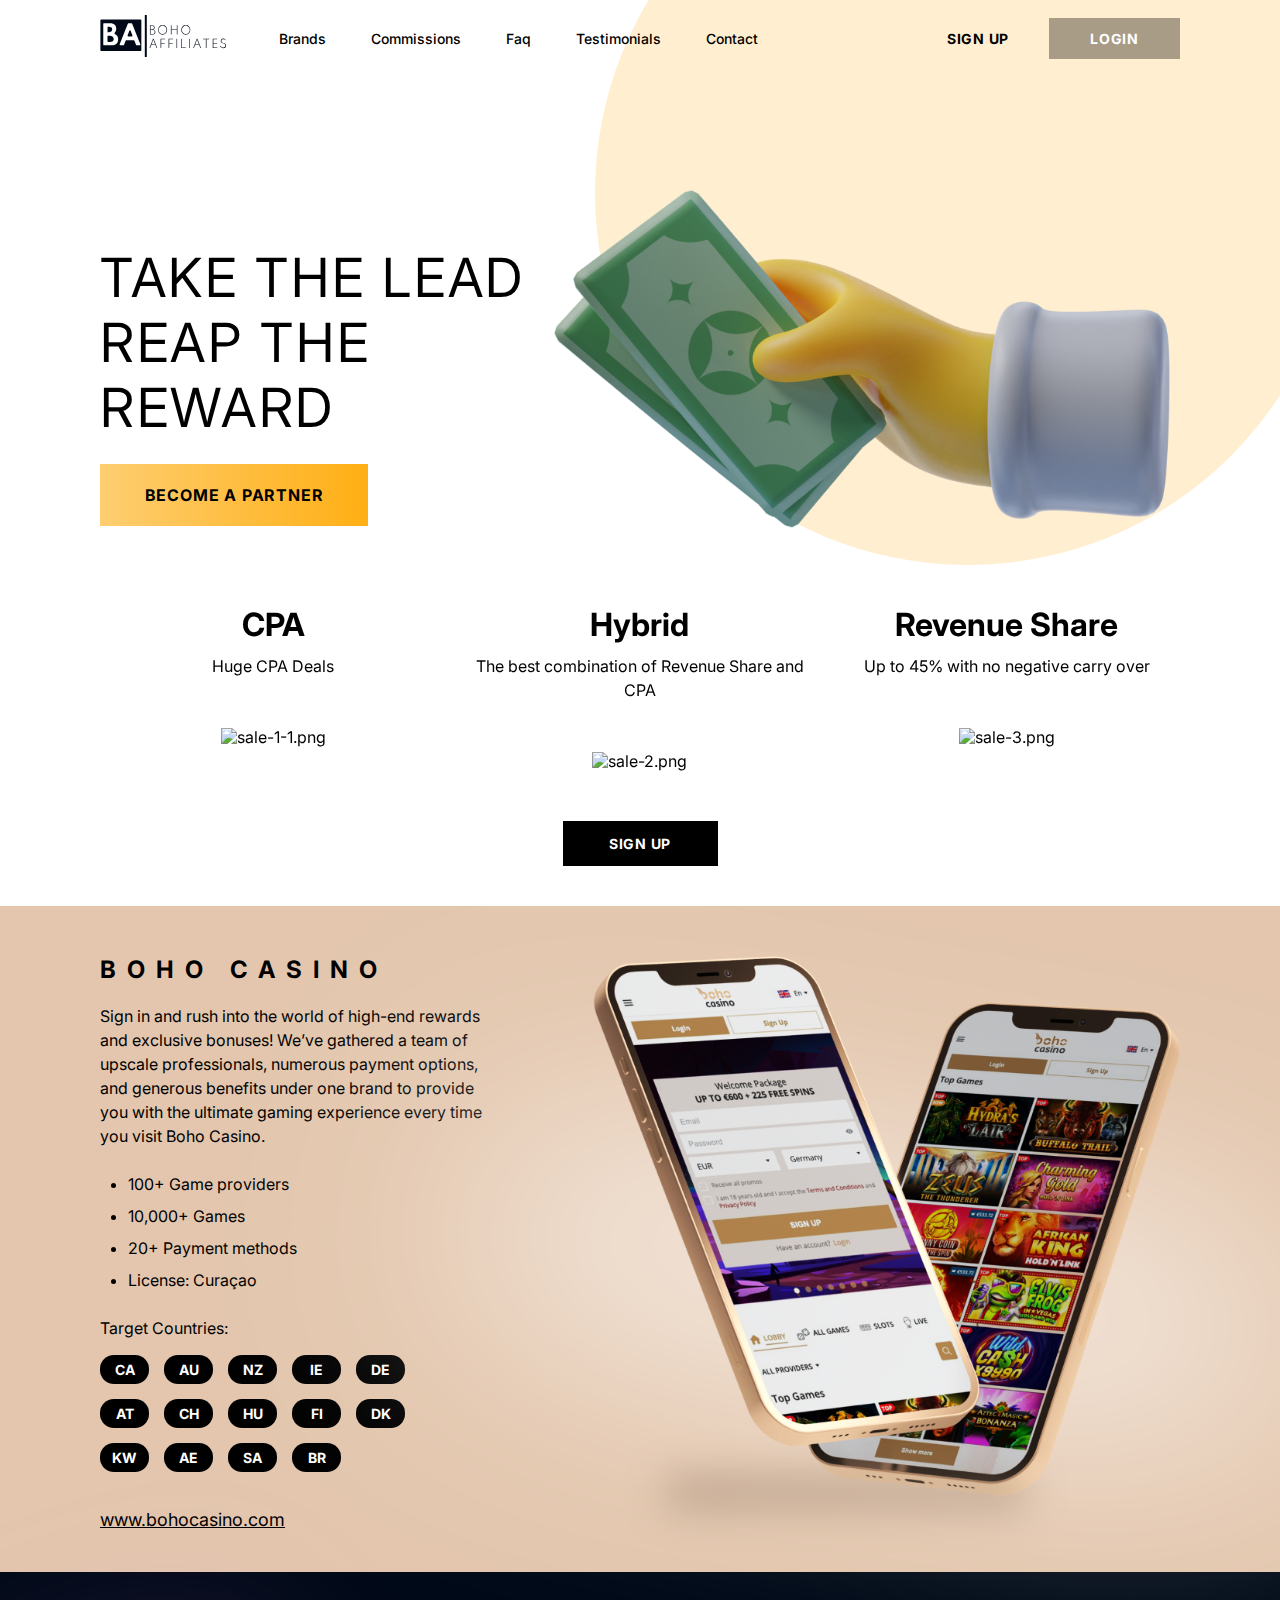
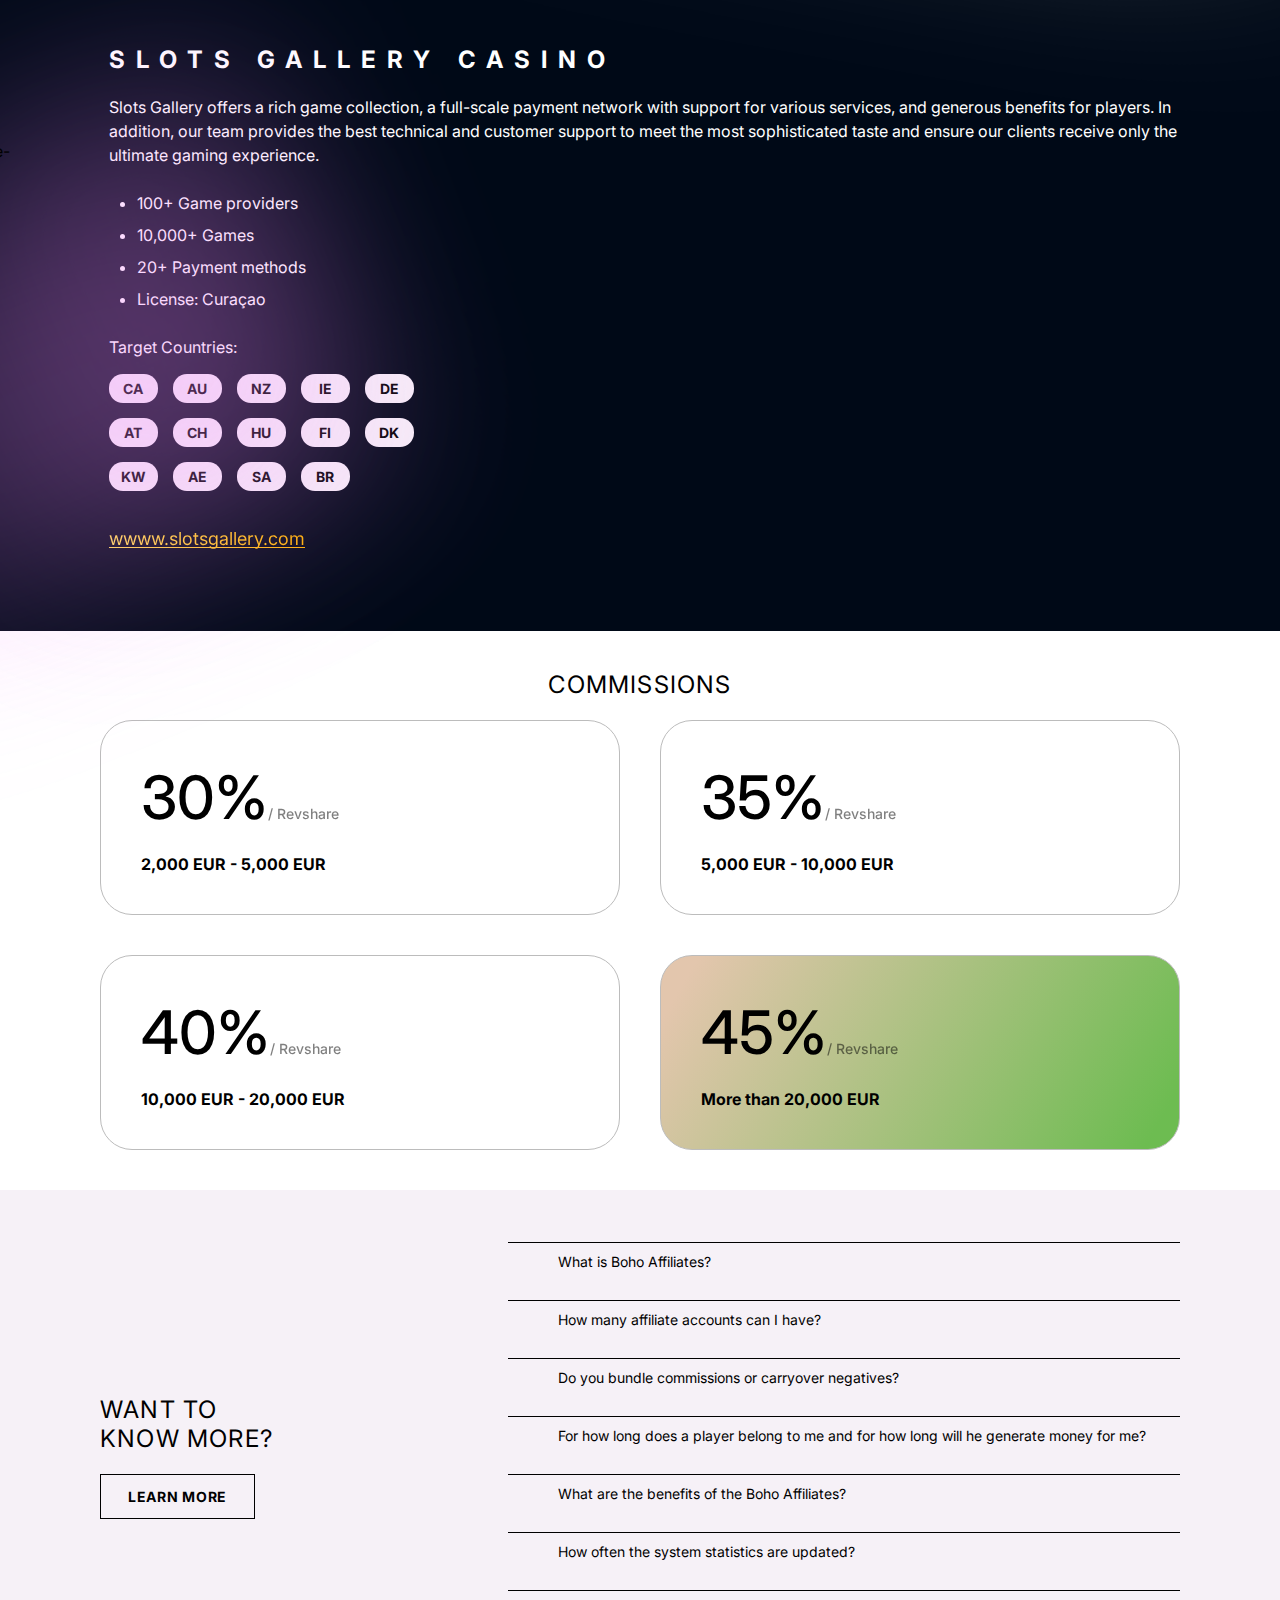
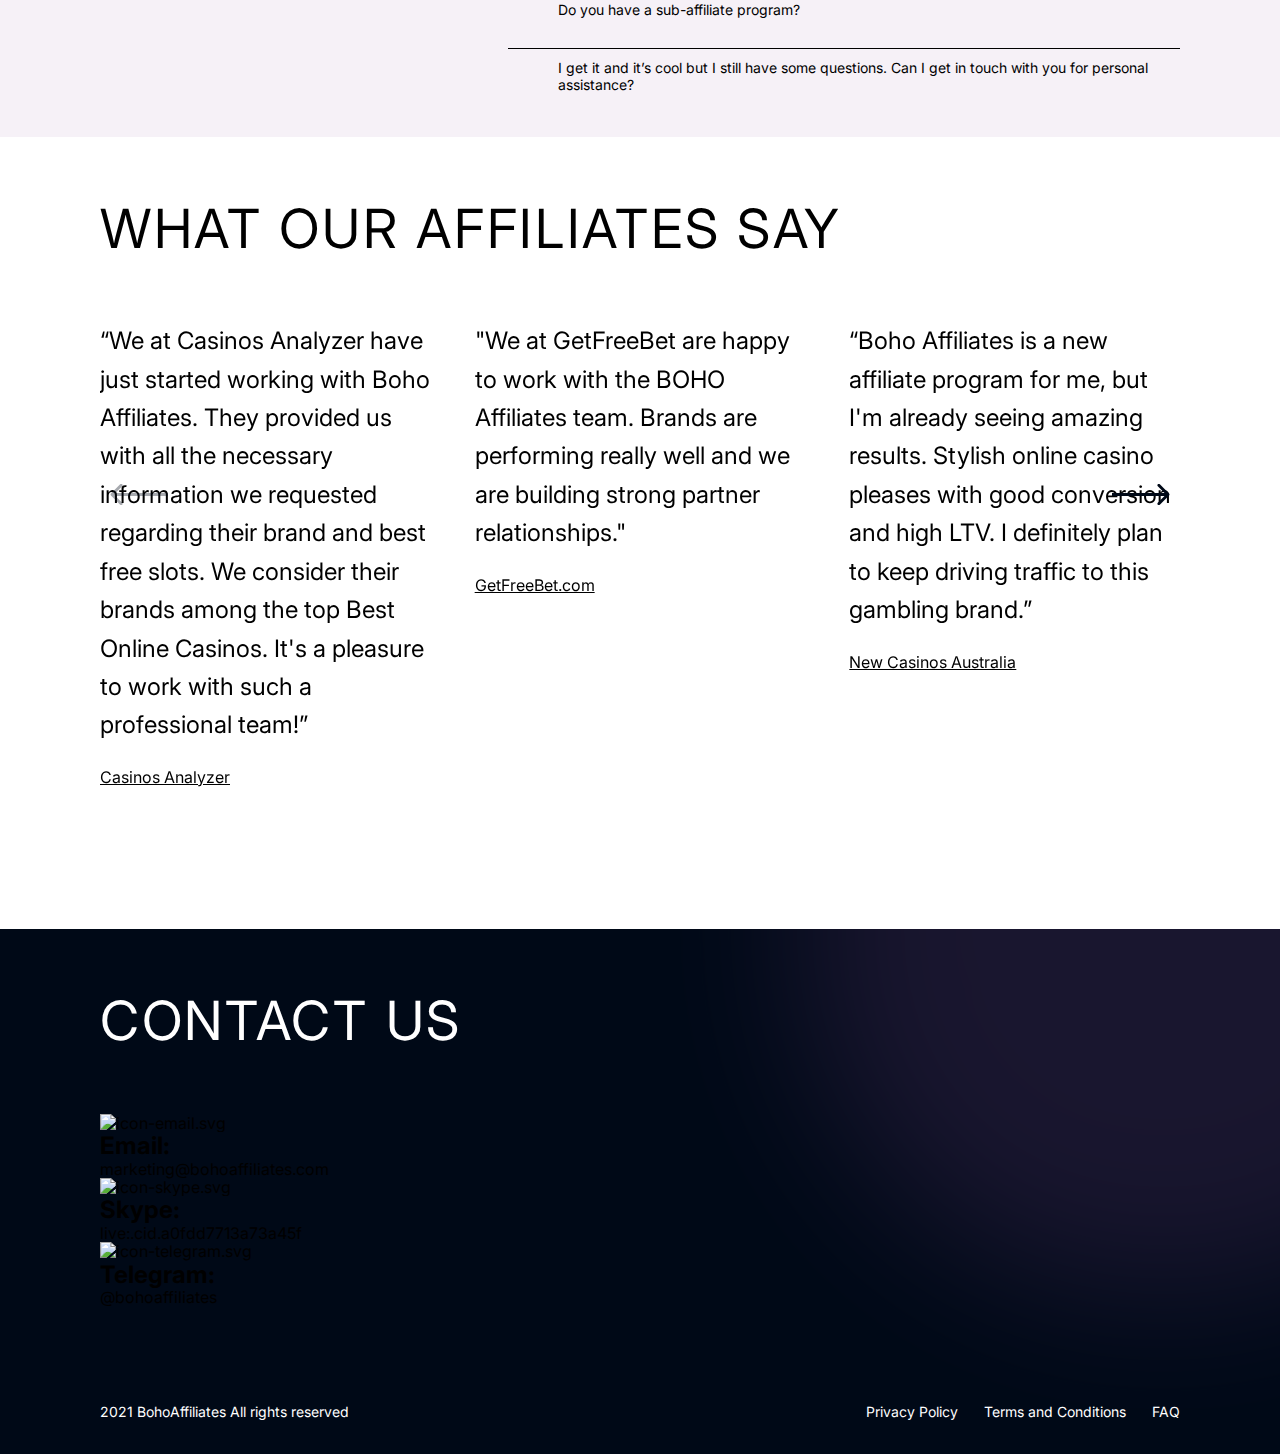
==== commit e50a793f: "Готов для production" ====
--- a/index.html
+++ b/index.html
@@ -26,9 +26,9 @@
 
           <nav class="header__navbar navbar">
             <ul class="navbar__list">
-              <li class="navbar__item"><a class="navbar__link smooth_scroll" href="#s1">brands</a> </li>
+              <li class="navbar__item"><a class="navbar__link smooth_scroll" href="#s1">Brands</a> </li>
               <li class="navbar__item"><a class="navbar__link smooth_scroll" href="#s2">Commissions</a> </li>
-              <li class="navbar__item"><a class="navbar__link smooth_scroll" href="#s3">faq</a> </li>
+              <li class="navbar__item"><a class="navbar__link smooth_scroll" href="#s3">Faq</a> </li>
               <li class="navbar__item"><a class="navbar__link" href="#s4">Testimonials</a> </li>
               <li class="navbar__item"><a class="navbar__link" href="#s5">Contact</a> </li>
             </ul>
@@ -55,9 +55,9 @@
         <div class="banner__text-box">
           <h1 class="banner__title">TAKE THE LEAD
             REAP THE REWARD</h1>
-          <a class="banner__button button__first" href="">Become a partner</a>
-        </div>
-
+          <a class="banner__button button__first" href="//dashboard.bohoaffiliates.com/partner/register">Become a
+            partner</a>
+        </div>
 
         <div class="banner__foto-box">
           <img class="banner__foto" src="assets/img/banner-foto.png" alt="banner-foto.png">
@@ -95,8 +95,10 @@
           </div>
         </div>
 
-        <a class="sale__button button__second button__second--laptop" href="">sign up</a>
-        <a class="sale__button button__second button__second--mobile" href="">le’st talk</a>
+        <a class="sale__button button__second button__second--laptop"
+          href="//dashboard.bohoaffiliates.com/partner/register">sign up</a>
+        <a class="sale__button button__second button__second--mobile"
+          href="//dashboard.bohoaffiliates.com/partner/register">le’st talk</a>
       </div>
 
     </div>
@@ -123,7 +125,6 @@
                 </ul>
                 <a class="experience__link experience__link--mobile" href="www.bohocasino.com">www.bohocasino.com</a>
               </div>
-
 
               <div class="experience__country">
                 <h3 class="experience__title">Target Countries:</h3>
@@ -187,7 +188,6 @@
                   href="//bohocasino.com">www.bohocasino.com</a>
               </div>
 
-
               <div class="experience__country">
                 <h3 class="experience__title experience__title--alt">Target Countries:</h3>
                 <div class="experience__country-box">
@@ -294,7 +294,7 @@
           <div class="faq__ask">
             <h2 class="faq__ask-title">want to
               know more?</h2>
-            <a class="button__third" href="#">learn more</a>
+            <a class="button__third" href="Faq.html">learn more</a>
           </div>
           <div class="faq__question-box question">
             <button class="question__title accordion">What is Boho Affiliates?</button>
@@ -421,7 +421,6 @@
                 <a class="affiliates__item-link" href="https://casinohaien.com/">CasinoHaien</a>
               </div>
 
-
               <div class="affiliates__item swiper-slide">
                 <h3 class="affiliates__item-title">“Boho Casino and Slots Gallery Casino is a perfect choice for
                   Singaporean players looking to gamble with crypto. I look forward to working with their affiliate team
@@ -463,7 +462,6 @@
                   that I'm promoting both Slots Gallery Casino and Boho Casino.”</h3>
                 <a class="affiliates__item-link" href="https://casinoparken.com/">CasinoParken</a>
               </div>
-
 
               <div class="affiliates__item swiper-slide">
                 <h3 class="affiliates__item-title">“In my eyes, Slots Gallery and Boho are golden casinos, and therefore
@@ -506,7 +504,6 @@
             </div>
             <!-- If we need pagination -->
             <div class="swiper-pagination"></div>
-
             <!-- If we need navigation buttons -->
             <div class="swiper-button-prev"></div>
             <div class="swiper-button-next"></div>
@@ -517,8 +514,6 @@
 
       </div>
     </section>
-
-
 
   </main>
 
@@ -526,30 +521,30 @@
     <div class="layout__large">
       <h2 class="footer__title">Contact us</h2>
       <div class="footer__wrap">
-        <div class="footer__action action">
-
-          <div class="action__item action--email">
-            <div class="action__title-box">
-              <img class="action__img" src="assets/img/icon-email.svg" alt="icon-email.svg">
-              <h2 class="action__title">Email:</h2>
-            </div>
-            <a class="action__link" href="mailto:marketing@bohoaffiliates.com">marketing@bohoaffiliates.com</a>
-          </div>
-
-          <div class="action__item action--skype">
-            <div class="action__title-box">
-              <img class="action__img" src="assets/img/icon-skype.svg" alt="icon-skype.svg">
-              <h2 class="action__title">Skype:</h2>
-            </div>
-            <a class="action__link" href="skype:live:.cid.a0fdd7713a73a45f?chat">live:.cid.a0fdd7713a73a45f</a>
-          </div>
-
-          <div class="action__item action--telegram">
-            <div class="action__title-box">
-              <img class="action__img" src="assets/img/icon-telegram.svg" alt="icon-telegram.svg">
-              <h2 class="action__title">Telegram:</h2>
-            </div>
-            <a class="action__link" href="tg://resolve?domain=bohoaffiliates">@bohoaffiliates</a>
+        <div class="footer__action actions-footer">
+
+          <div class="actions-footer__item actions-footer--email">
+            <div class="actions-footer__title-box">
+              <img class="actions-footer__img" src="assets/img/icon-email.svg" alt="icon-email.svg">
+              <h2 class="actions-footer__title">Email:</h2>
+            </div>
+            <a class="actions-footer__link" href="mailto:marketing@bohoaffiliates.com">marketing@bohoaffiliates.com</a>
+          </div>
+
+          <div class="actions-footer__item actions-footer--skype">
+            <div class="actions-footer__title-box">
+              <img class="actions-footer__img" src="assets/img/icon-skype.svg" alt="icon-skype.svg">
+              <h2 class="actions-footer__title">Skype:</h2>
+            </div>
+            <a class="actions-footer__link" href="skype:live:.cid.a0fdd7713a73a45f?chat">live:.cid.a0fdd7713a73a45f</a>
+          </div>
+
+          <div class="actions-footer__item actions-footer--telegram">
+            <div class="actions-footer__title-box">
+              <img class="actions-footer__img" src="assets/img/icon-telegram.svg" alt="icon-telegram.svg">
+              <h2 class="actions-footer__title">Telegram:</h2>
+            </div>
+            <a class="actions-footer__link" href="tg://resolve?domain=bohoaffiliates">@bohoaffiliates</a>
           </div>
 
         </div>
@@ -565,7 +560,6 @@
         </div>
       </div>
   </footer>
-
 
   <script src="https://ajax.googleapis.com/ajax/libs/jquery/3.6.1/jquery.min.js"></script>
   <script src="./assets/js/swiper-bundle.min.js"></script>
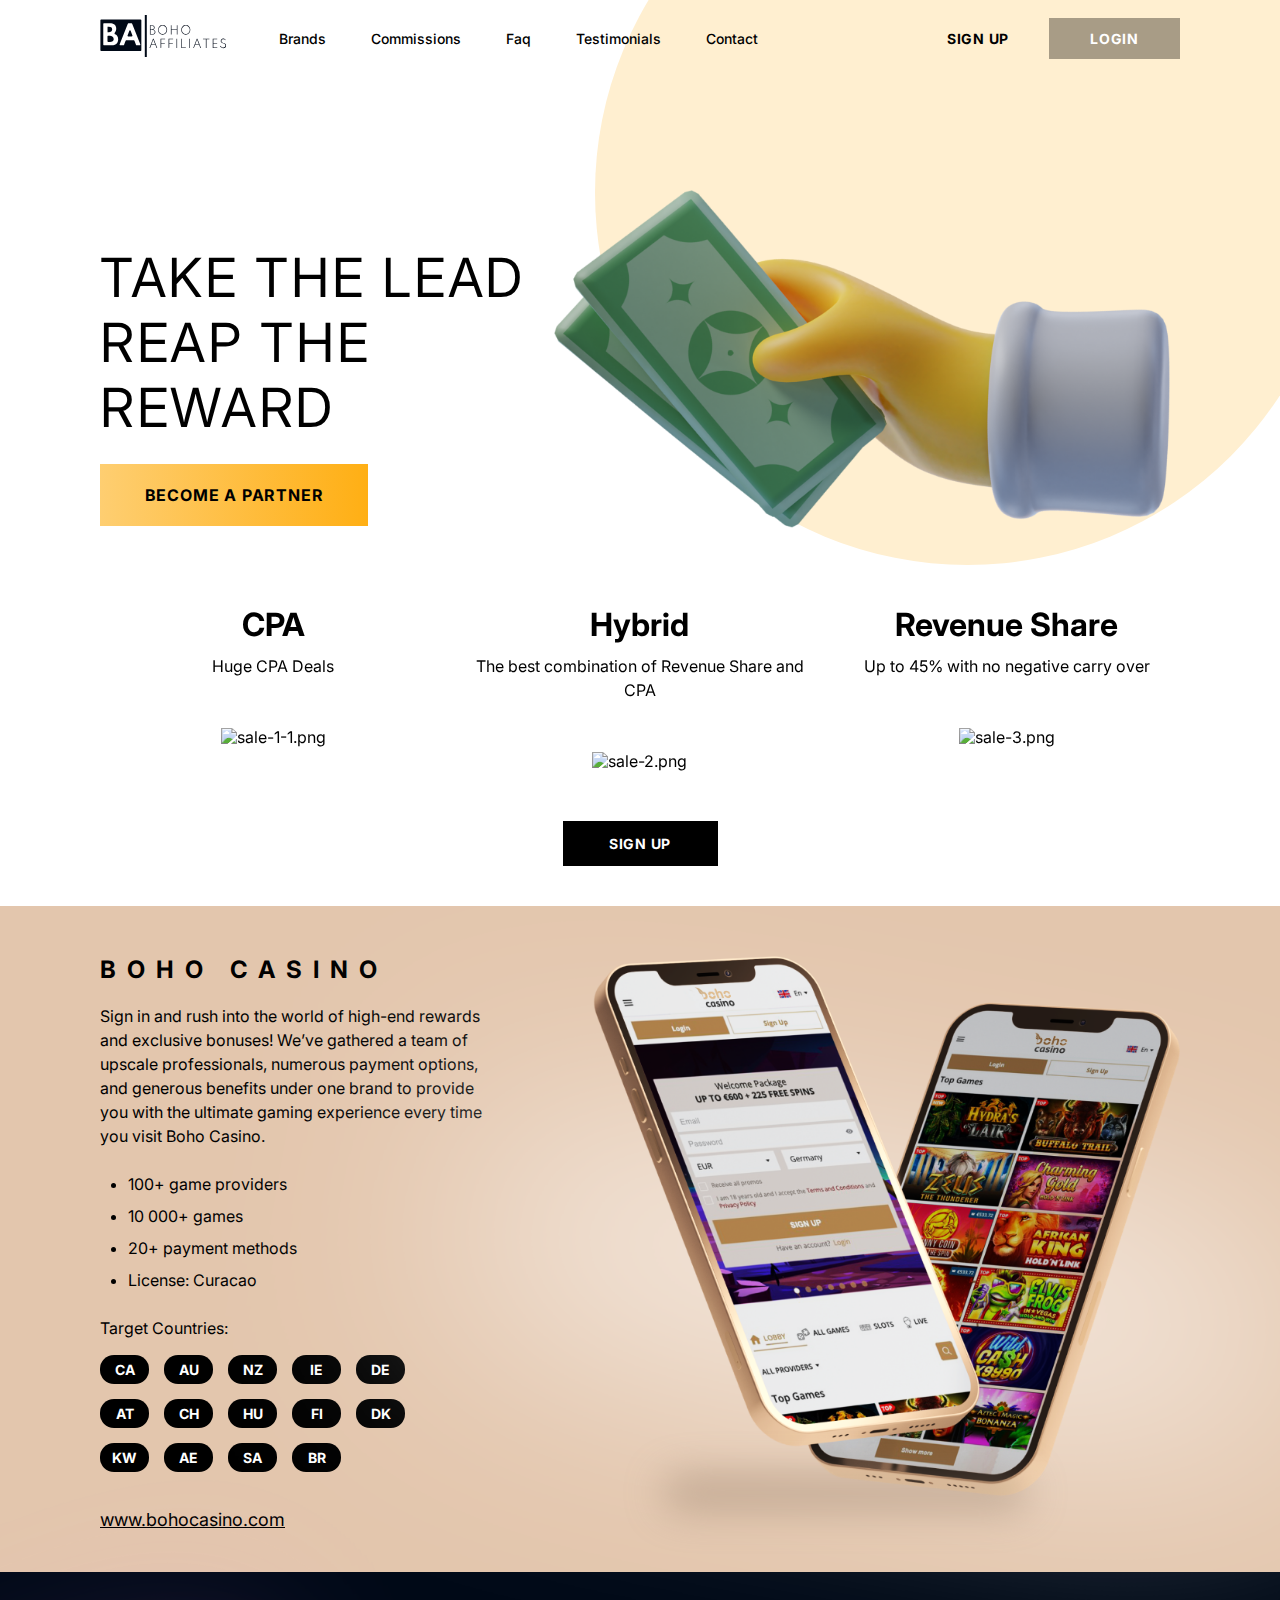
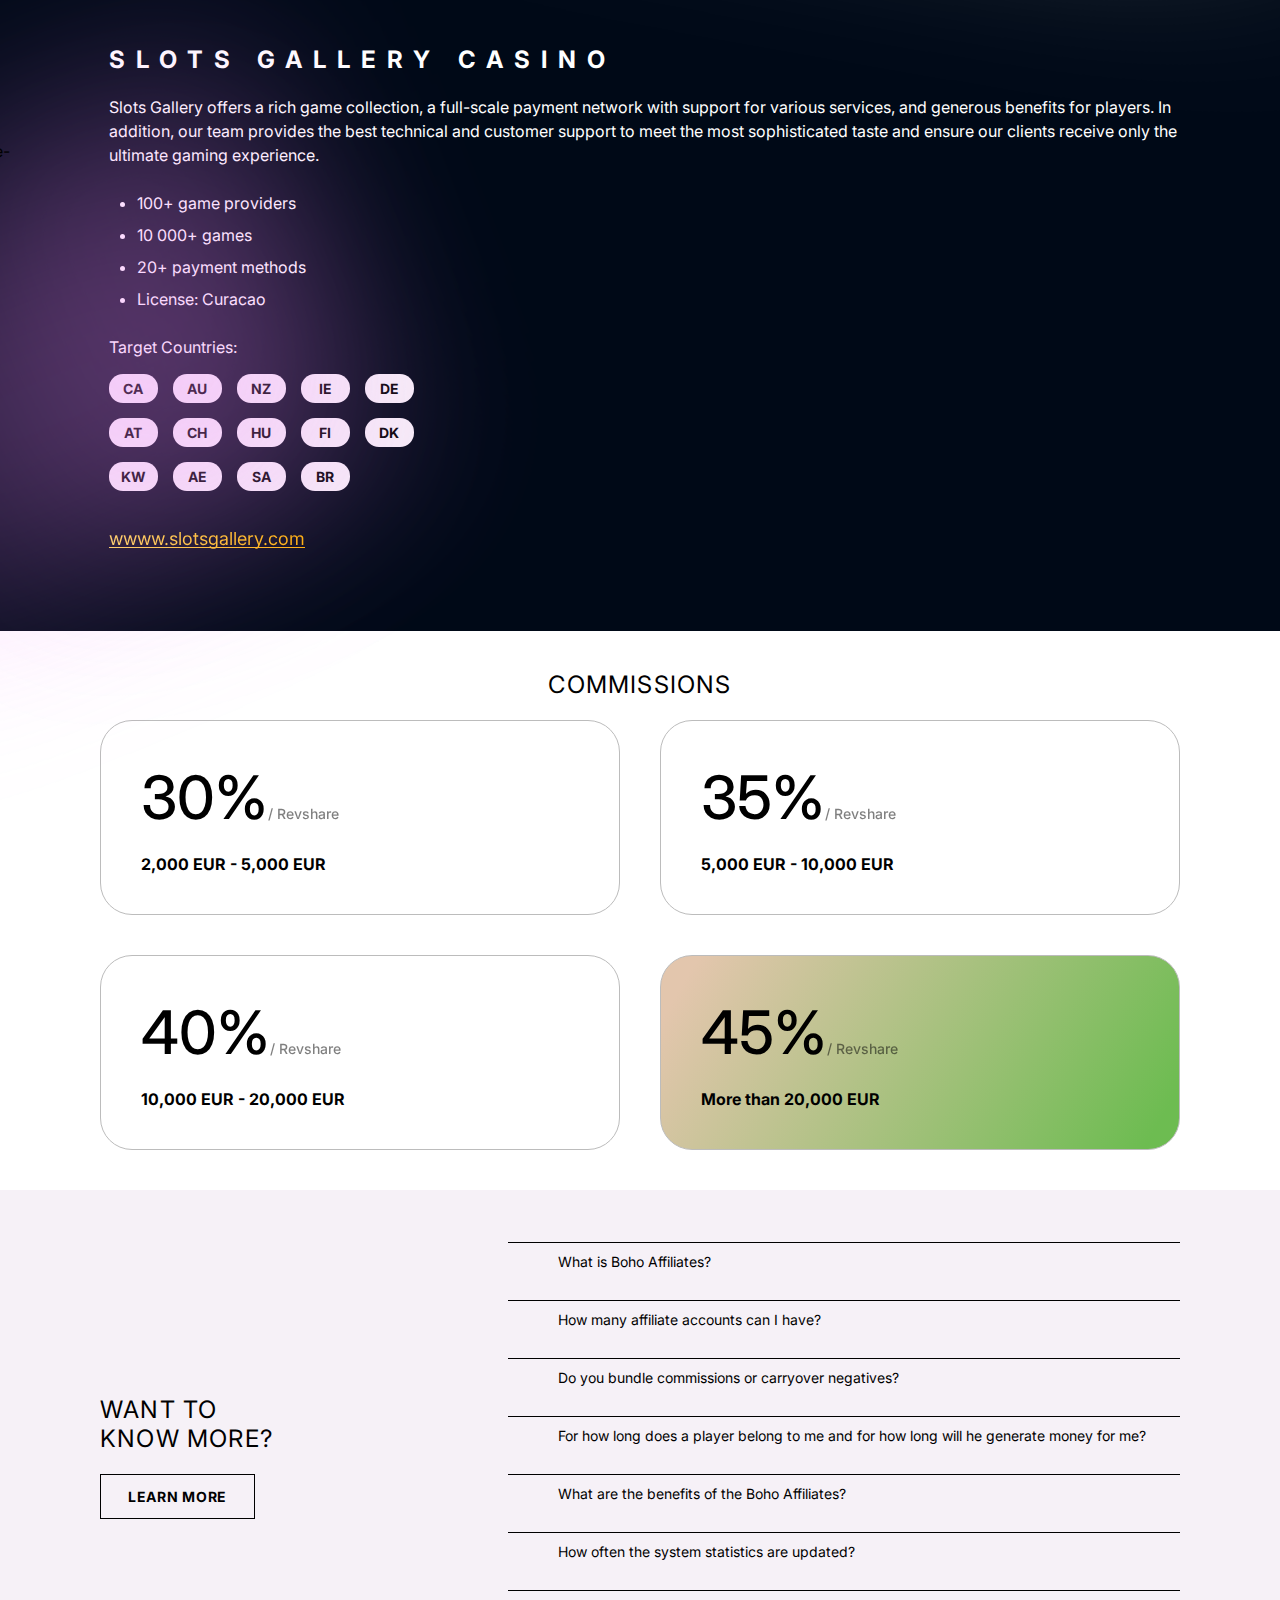
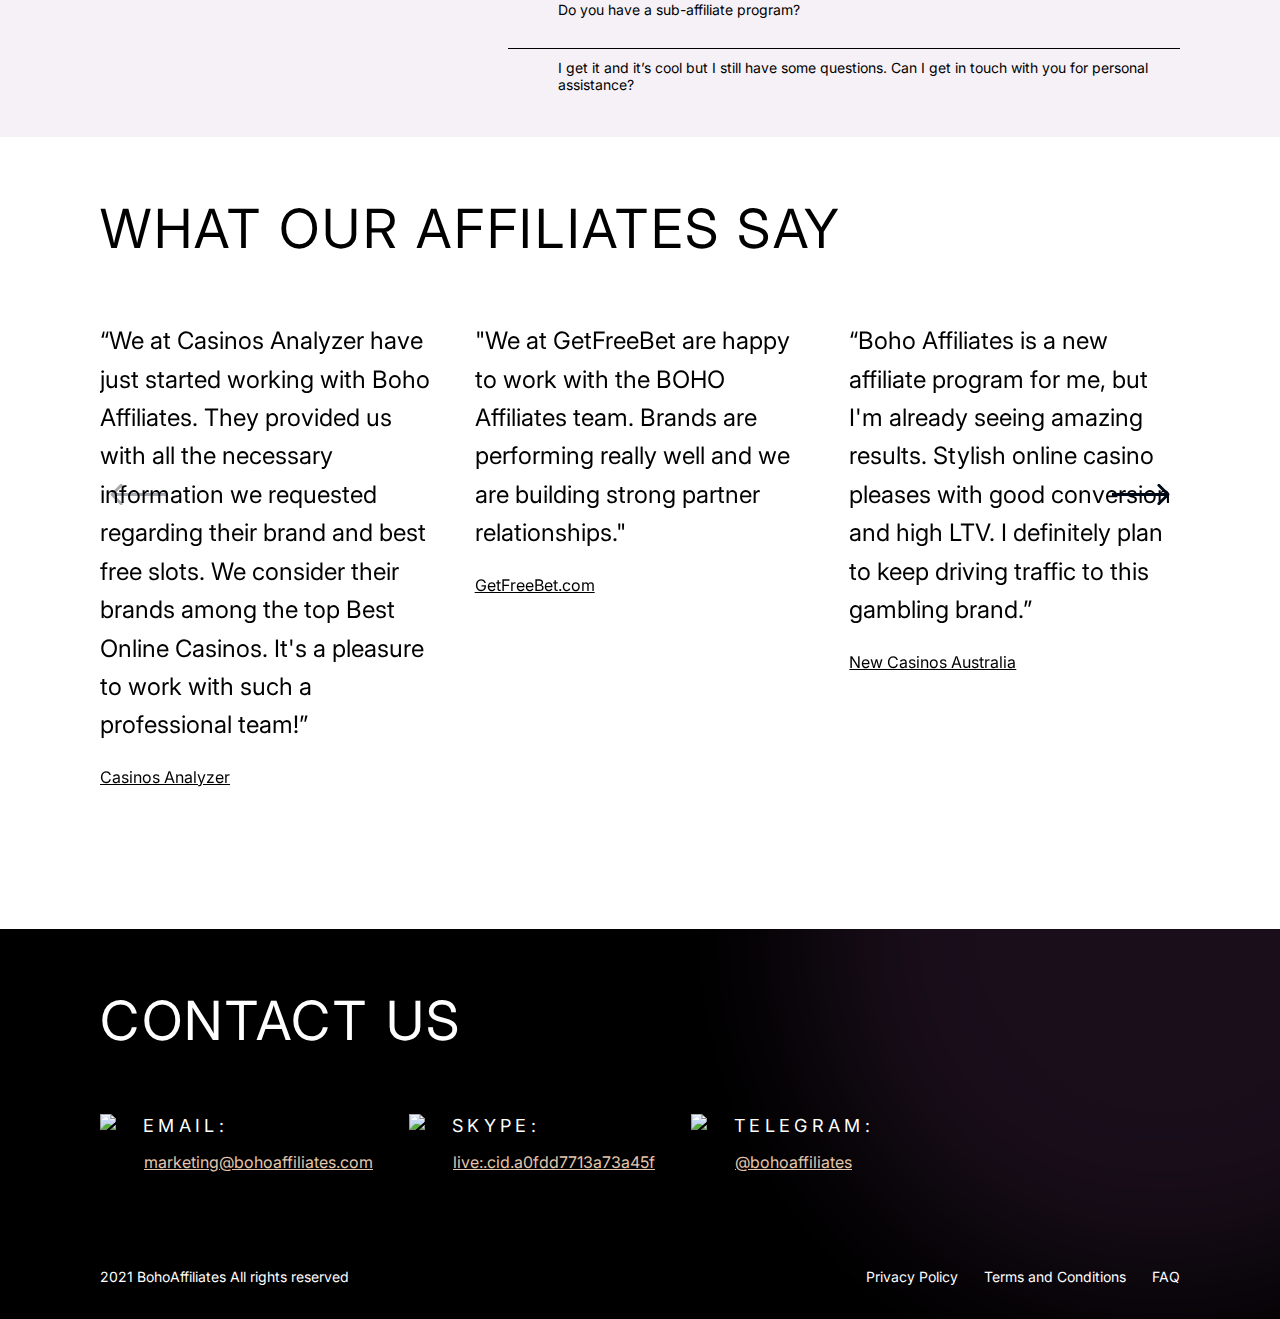
==== commit b3ad6bdd: "Буду оптимизировать фото, добавил див в конце футера" ====
--- a/index.html
+++ b/index.html
@@ -110,7 +110,7 @@
 
         <div class="experience-boho__wrap">
           <div class="experience-boho__info">
-            <h2 class="experience-boho__title">Boho Casino</h2>
+            <h2 class="experience-boho__title">BOHO CASINO</h2>
             <p class="experience-boho__desc">Sign in and rush into the world of high-end rewards and exclusive bonuses!
               We’ve gathered a team of upscale professionals, numerous payment options, and generous benefits under one
               brand to provide you with the ultimate gaming experience every time you visit Boho Casino.</p>
@@ -118,10 +118,10 @@
 
               <div class="experience__list-wrap">
                 <ul class="experience__list">
-                  <li class="experience__item">100+ Game providers</li>
-                  <li class="experience__item">10,000+ Games</li>
-                  <li class="experience__item">20+ Payment methods</li>
-                  <li class="experience__item">License: Curaçao</li>
+                  <li class="experience__item">100+ game providers</li>
+                  <li class="experience__item">10 000+ games</li>
+                  <li class="experience__item">20+ payment methods</li>
+                  <li class="experience__item">License: Curacao</li>
                 </ul>
                 <a class="experience__link experience__link--mobile" href="www.bohocasino.com">www.bohocasino.com</a>
               </div>
@@ -179,10 +179,10 @@
 
               <div class="experience__list-wrap">
                 <ul class="experience__list experience__list--alt">
-                  <li class="experience__item">100+ Game providers</li>
-                  <li class="experience__item">10,000+ Games</li>
-                  <li class="experience__item">20+ Payment methods</li>
-                  <li class="experience__item">License: Curaçao</li>
+                  <li class="experience__item">100+ game providers</li>
+                  <li class="experience__item">10 000+ games</li>
+                  <li class="experience__item">20+ payment methods</li>
+                  <li class="experience__item">License: Curacao</li>
                 </ul>
                 <a class="experience__link experience__link--alt experience__link--mobile"
                   href="//bohocasino.com">www.bohocasino.com</a>
@@ -516,7 +516,6 @@
     </section>
 
   </main>
-
   <footer class="footer" id="s5">
     <div class="layout__large">
       <h2 class="footer__title">Contact us</h2>
@@ -559,6 +558,7 @@
           </div>
         </div>
       </div>
+    </div>
   </footer>
 
   <script src="https://ajax.googleapis.com/ajax/libs/jquery/3.6.1/jquery.min.js"></script>
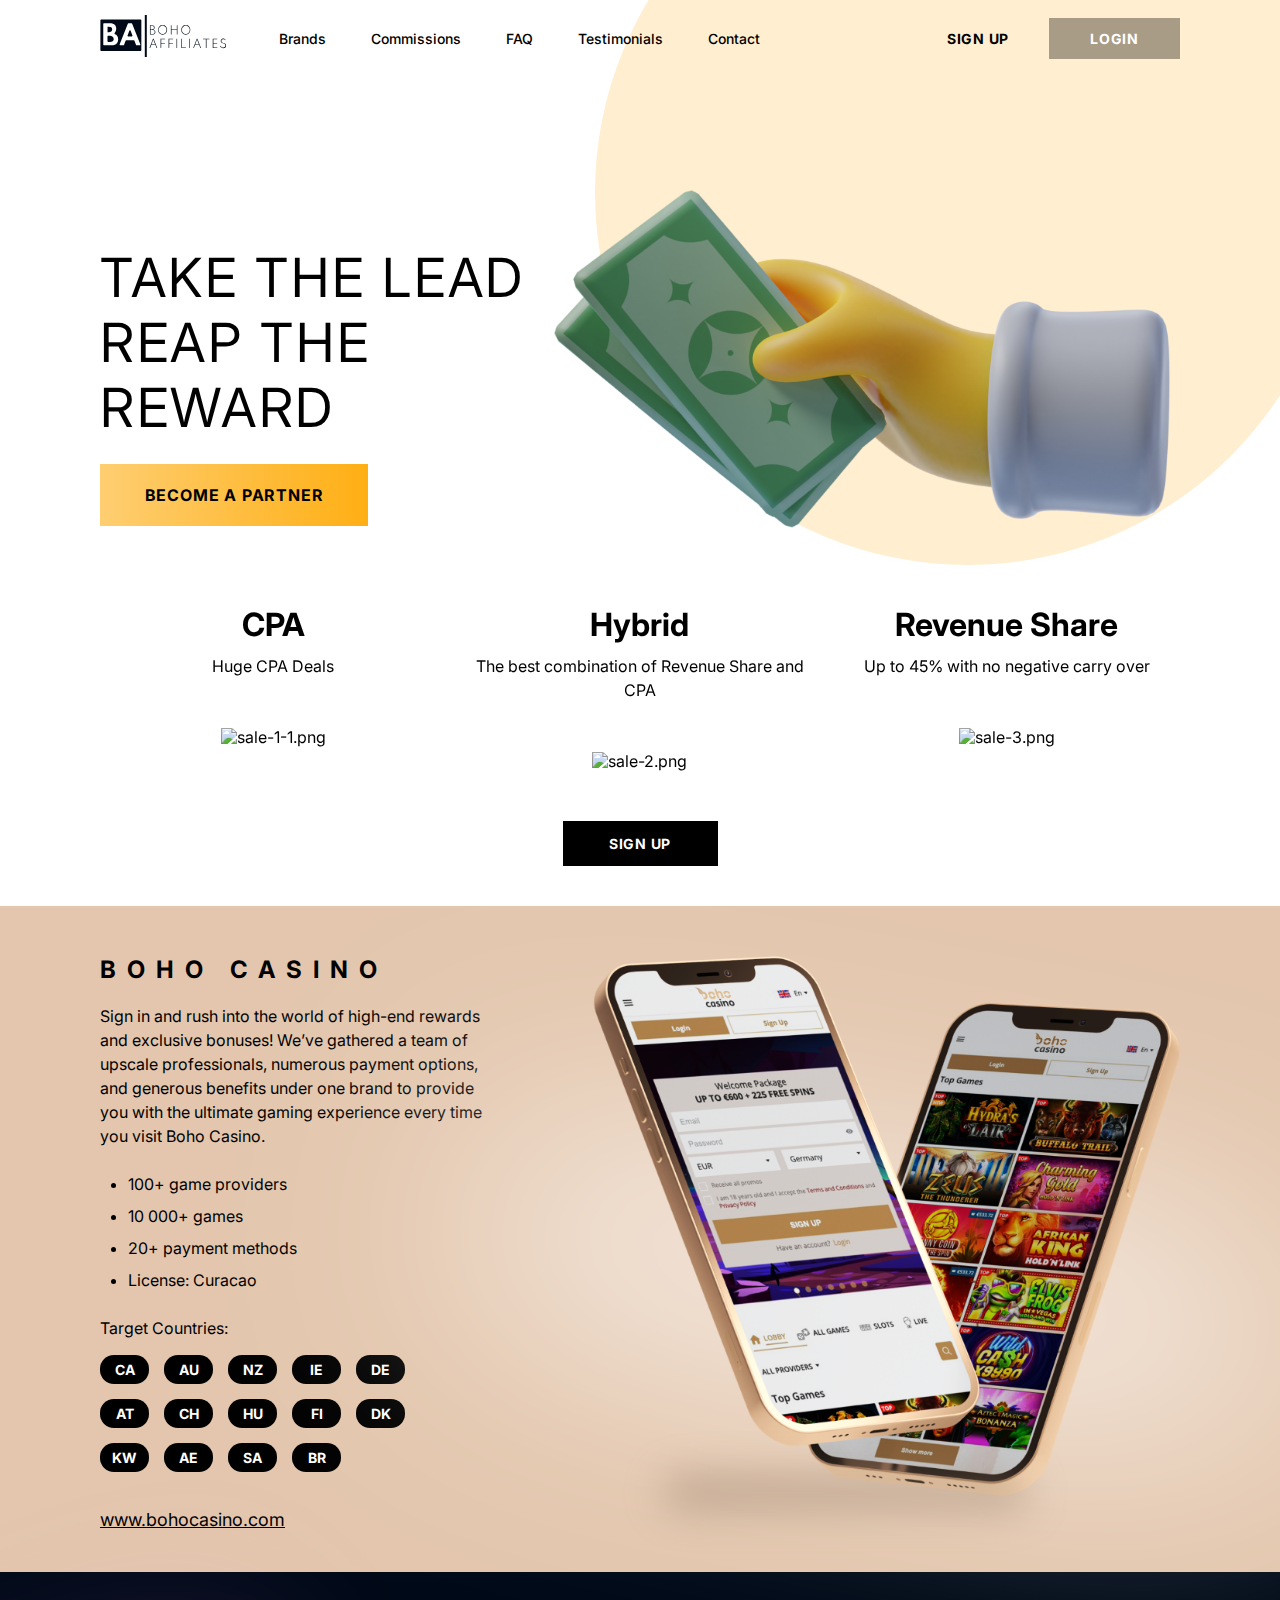
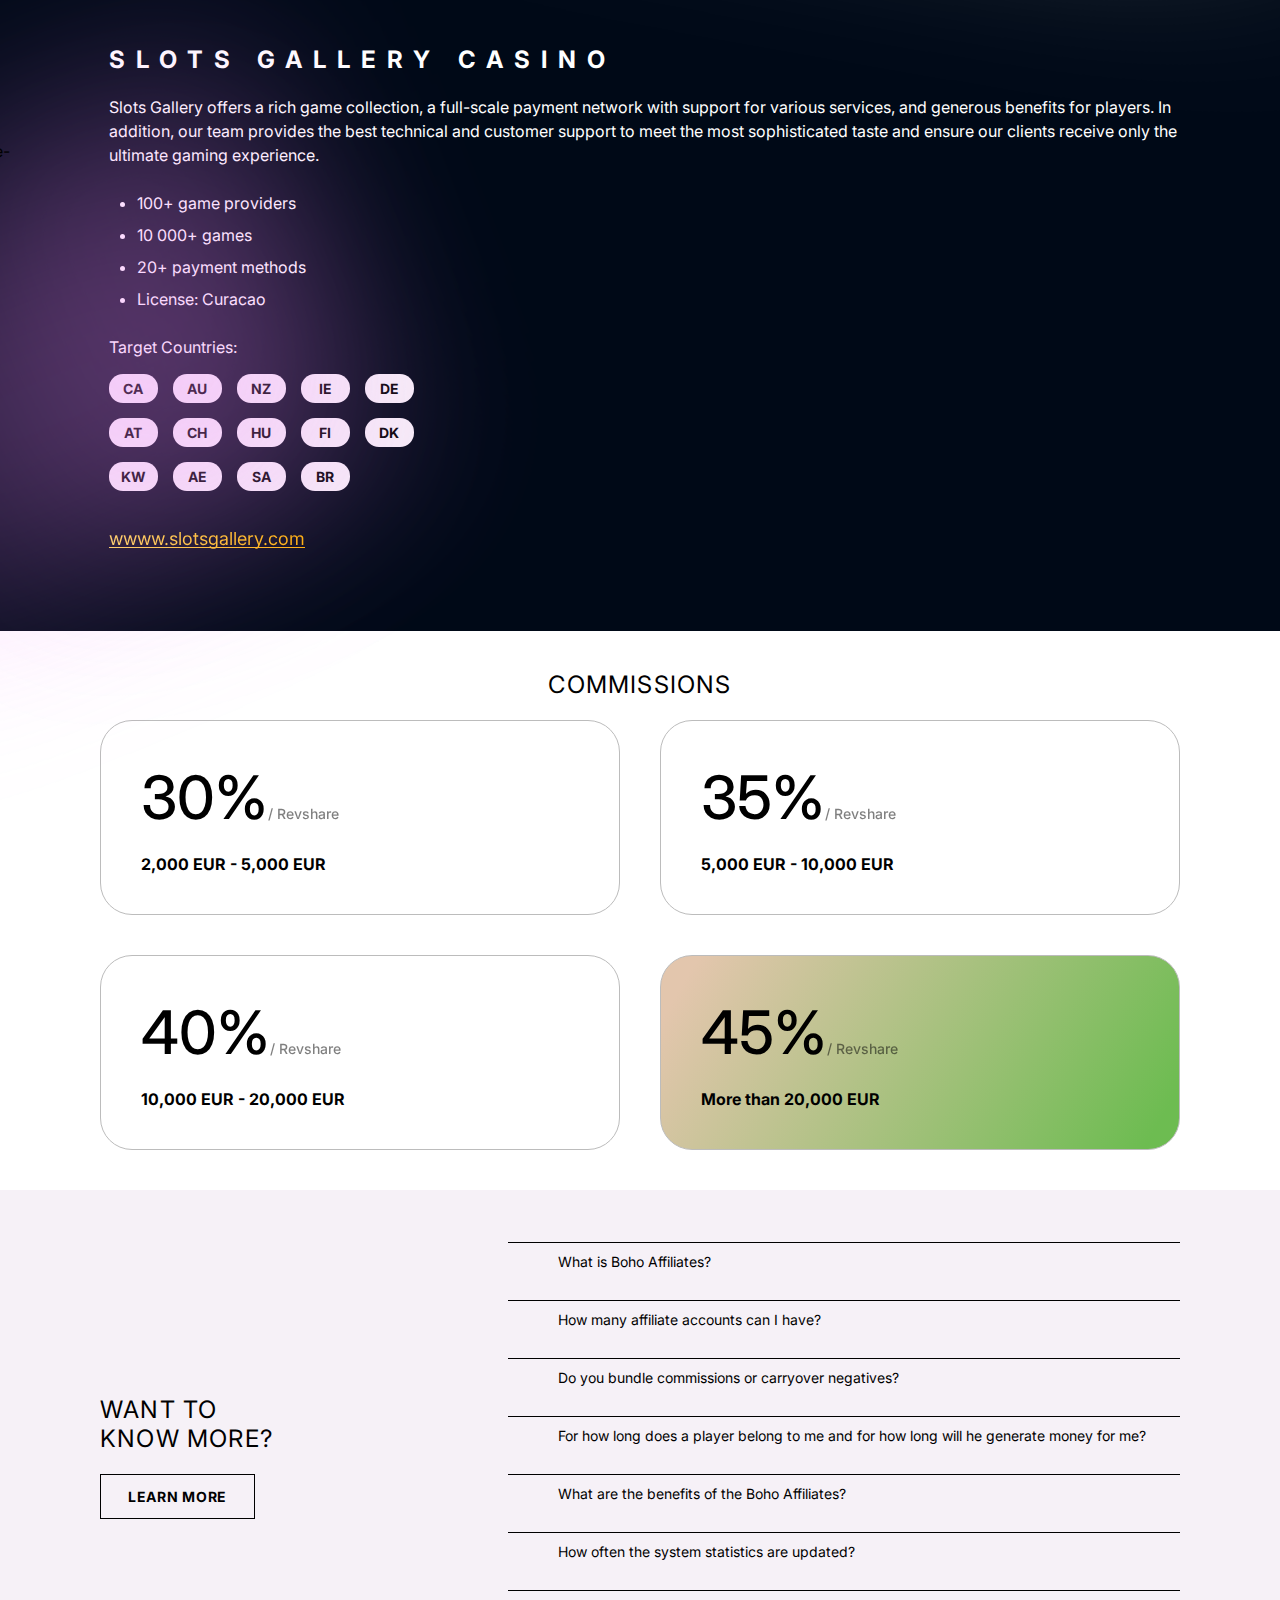
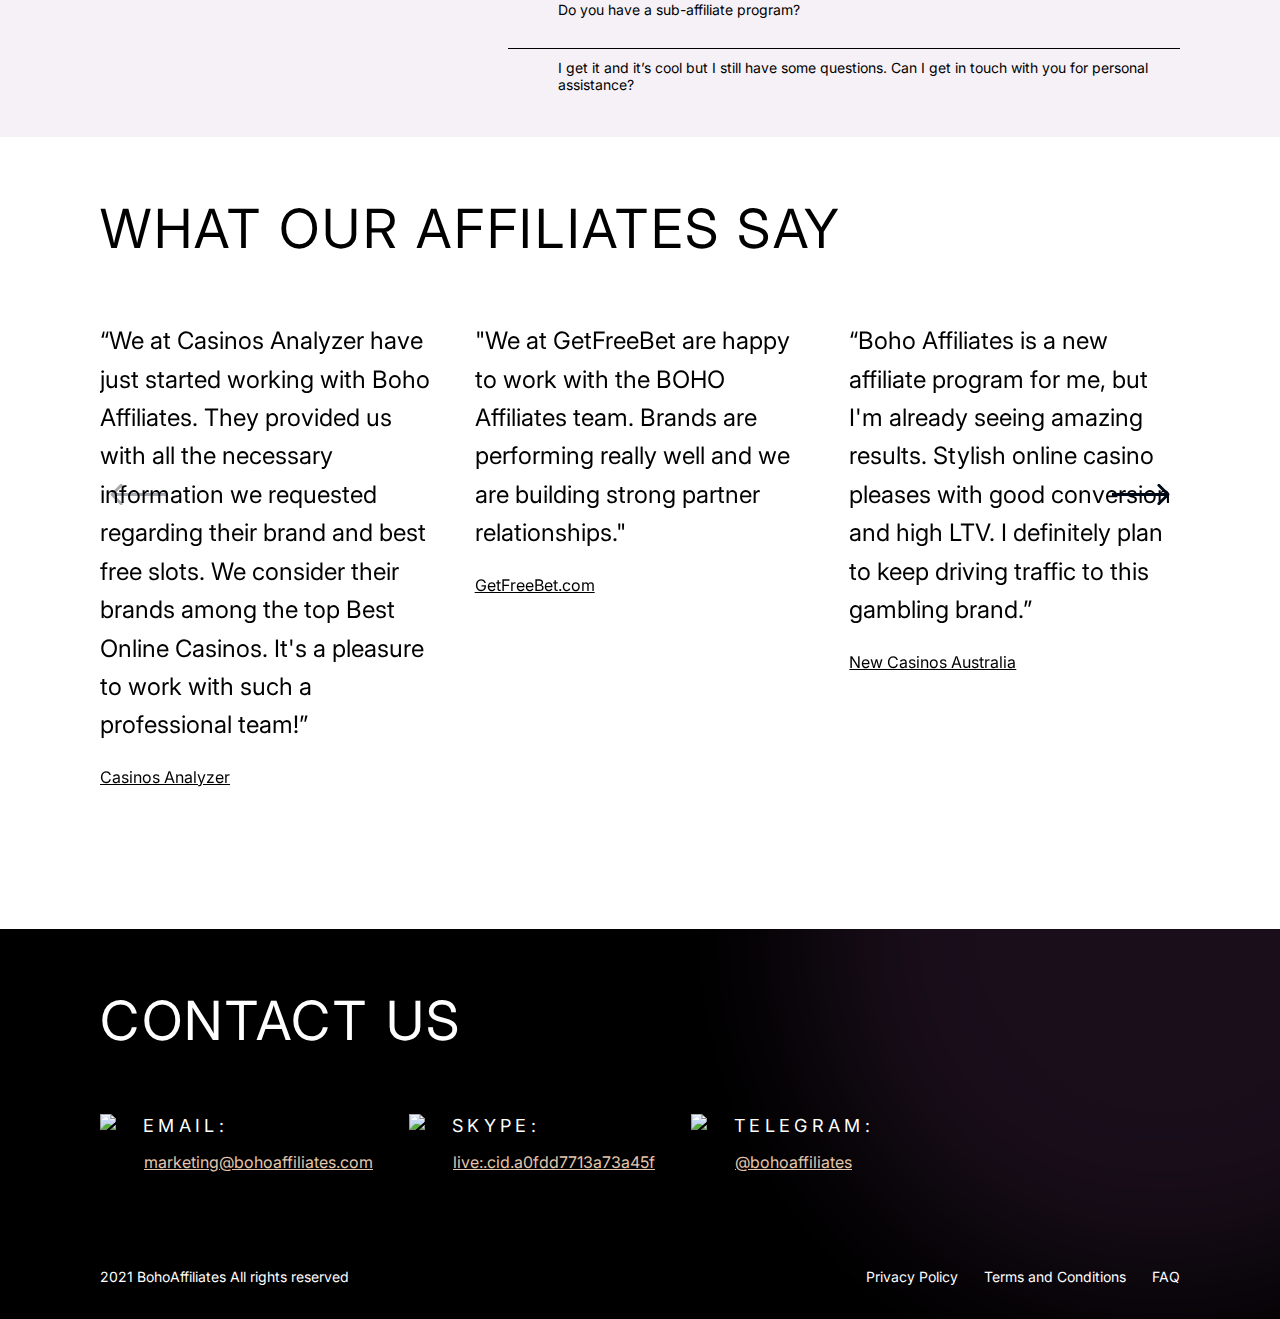
==== commit c7f3a905: "Заменил на большой FAQ" ====
--- a/index.html
+++ b/index.html
@@ -28,7 +28,7 @@
             <ul class="navbar__list">
               <li class="navbar__item"><a class="navbar__link smooth_scroll" href="#s1">Brands</a> </li>
               <li class="navbar__item"><a class="navbar__link smooth_scroll" href="#s2">Commissions</a> </li>
-              <li class="navbar__item"><a class="navbar__link smooth_scroll" href="#s3">Faq</a> </li>
+              <li class="navbar__item"><a class="navbar__link smooth_scroll" href="#s3">FAQ</a> </li>
               <li class="navbar__item"><a class="navbar__link" href="#s4">Testimonials</a> </li>
               <li class="navbar__item"><a class="navbar__link" href="#s5">Contact</a> </li>
             </ul>
@@ -97,475 +97,494 @@
 
         <a class="sale__button button__second button__second--laptop"
           href="//dashboard.bohoaffiliates.com/partner/register">sign up</a>
-        <a class="sale__button button__second button__second--mobile"
+        <!-- <a class="sale__button button__second button__second--mobile"
           href="//dashboard.bohoaffiliates.com/partner/register">le’st talk</a>
-      </div>
-
-    </div>
-  </div>
-
-  <main class="main">
-    <section class="experience-boho" id="s1">
-      <div class="layout__large">
-
-        <div class="experience-boho__wrap">
-          <div class="experience-boho__info">
-            <h2 class="experience-boho__title">BOHO CASINO</h2>
-            <p class="experience-boho__desc">Sign in and rush into the world of high-end rewards and exclusive bonuses!
-              We’ve gathered a team of upscale professionals, numerous payment options, and generous benefits under one
-              brand to provide you with the ultimate gaming experience every time you visit Boho Casino.</p>
-            <div class="experience-boho__box experience">
-
-              <div class="experience__list-wrap">
-                <ul class="experience__list">
-                  <li class="experience__item">100+ game providers</li>
-                  <li class="experience__item">10 000+ games</li>
-                  <li class="experience__item">20+ payment methods</li>
-                  <li class="experience__item">License: Curacao</li>
-                </ul>
-                <a class="experience__link experience__link--mobile" href="www.bohocasino.com">www.bohocasino.com</a>
-              </div>
-
-              <div class="experience__country">
-                <h3 class="experience__title">Target Countries:</h3>
-                <div class="experience__country-box">
-                  <div class="experience__country-item">CA</div>
-                  <div class="experience__country-item">AU</div>
-                  <div class="experience__country-item">NZ</div>
-                  <div class="experience__country-item">IE</div>
-                  <div class="experience__country-item">DE</div>
-                  <div class="experience__country-item">AT</div>
-                  <div class="experience__country-item">CH</div>
-                  <div class="experience__country-item">HU</div>
-                  <div class="experience__country-item">FI</div>
-                  <div class="experience__country-item">DK</div>
-                  <div class="experience__country-item">KW</div>
-                  <div class="experience__country-item">AE</div>
-                  <div class="experience__country-item">SA</div>
-                  <div class="experience__country-item">BR</div>
-                </div>
-              </div>
-
-              <a class="experience__link experience__link--pc" href="//bohocasino.com">www.bohocasino.com</a>
-
-            </div>
-          </div>
-
-          <div class="experience-boho__img-box">
-            <img class="experience-boho__img" src="assets/img/experience-boho-main.png" alt="experience-boho-main.png">
-          </div>
-        </div>
-
-      </div>
-    </section>
-
-    <section class="experience-slots">
-      <div class="layout__large">
-
-        <div class="experience-slots__wrap">
-
-          <div class="experience-slots__img-box">
-            <img class="experience-slots__img" src="assets/img/experience-slots-main.png"
-              alt="experience-slots-main.png">
-          </div>
-
-          <div class="experience-slots__info">
-            <h2 class="experience-slots__title">SLOTS GALLERY CASINO</h2>
-            <p class="experience-slots__desc">Slots Gallery offers a rich game collection, a full-scale payment network
-              with support for various services, and generous benefits for players. In addition, our team provides the
-              best technical and customer support to meet the most sophisticated taste and ensure our clients receive
-              only the ultimate gaming experience.</p>
-            <div class="experience-slots__box experience">
-
-              <div class="experience__list-wrap">
-                <ul class="experience__list experience__list--alt">
-                  <li class="experience__item">100+ game providers</li>
-                  <li class="experience__item">10 000+ games</li>
-                  <li class="experience__item">20+ payment methods</li>
-                  <li class="experience__item">License: Curacao</li>
-                </ul>
-                <a class="experience__link experience__link--alt experience__link--mobile"
-                  href="//bohocasino.com">www.bohocasino.com</a>
-              </div>
-
-              <div class="experience__country">
-                <h3 class="experience__title experience__title--alt">Target Countries:</h3>
-                <div class="experience__country-box">
-                  <div class="experience__country-item experience__country-item--alt">CA</div>
-                  <div class="experience__country-item experience__country-item--alt">AU</div>
-                  <div class="experience__country-item experience__country-item--alt">NZ</div>
-                  <div class="experience__country-item experience__country-item--alt">IE</div>
-                  <div class="experience__country-item experience__country-item--alt">DE</div>
-                  <div class="experience__country-item experience__country-item--alt">AT</div>
-                  <div class="experience__country-item experience__country-item--alt">CH</div>
-                  <div class="experience__country-item experience__country-item--alt">HU</div>
-                  <div class="experience__country-item experience__country-item--alt">FI</div>
-                  <div class="experience__country-item experience__country-item--alt">DK</div>
-                  <div class="experience__country-item experience__country-item--alt">KW</div>
-                  <div class="experience__country-item experience__country-item--alt">AE</div>
-                  <div class="experience__country-item experience__country-item--alt">SA</div>
-                  <div class="experience__country-item experience__country-item--alt">BR</div>
-                </div>
-              </div>
-
-              <a class="experience__link experience__link--alt experience__link--pc"
-                href="//slotsgallery.com">wwww.slotsgallery.com</a>
-
-            </div>
-          </div>
-        </div>
-
-      </div>
-    </section>
-
-    <section class="commissions" id="s2">
-      <div class="layout__large">
-        <h2 class="commissions__title">Commissions</h2>
-
-        <div class="commissions__wrap">
-          <div class="commissions__item">
-            <h3 class="commissions__desc">30%<span>/ Revshare</span></h3>
-            <p class="commissions__footer">2,000 EUR - 5,000 EUR</p>
-          </div>
-
-          <div class="commissions__item">
-            <div class="commissions__desc-box">
-              <h3 class="commissions__desc">35%<span>/ Revshare</span></h3>
-            </div>
-            <p class="commissions__footer">5,000 EUR - 10,000 EUR</p>
-          </div>
-
-          <div class="commissions__item">
-            <div class="commissions__desc-box">
-              <h3 class="commissions__desc">40%<span>/ Revshare</span></h3>
-            </div>
-            <p class="commissions__footer">10,000 EUR - 20,000 EUR</p>
-          </div>
-
-          <div class="commissions__item commissions__item--bg">
-            <div class="commissions__desc-box">
-              <h3 class="commissions__desc">45%<span>/ Revshare</span></h3>
-            </div>
-            <p class="commissions__footer">More than 20,000 EUR</p>
-          </div>
-        </div>
-
-        <div class="commissions__slider">
-          <div class="swiper2">
-            <div class="swiper-wrapper">
-
-              <div class="commissions__item swiper-slide">
-                <h3 class="commissions__desc">30%<span>/ Revshare</span></h3>
-                <p class="commissions__footer">2,000 EUR - 5,000 EUR</p>
-              </div>
-
-              <div class="commissions__item swiper-slide">
-                <div class="commissions__desc-box">
-                  <h3 class="commissions__desc">35%<span>/ Revshare</span></h3>
-                </div>
-                <p class="commissions__footer">5,000 EUR - 10,000 EUR</p>
-              </div>
-
-              <div class="commissions__item swiper-slide">
-                <div class="commissions__desc-box">
-                  <h3 class="commissions__desc">40%<span>/ Revshare</span></h3>
-                </div>
-                <p class="commissions__footer">10,000 EUR - 20,000 EUR</p>
-              </div>
-
-              <div class="commissions__item  swiper-slide commissions__item--bg">
-                <div class="commissions__desc-box">
-                  <h3 class="commissions__desc">45%<span>/ Revshare</span></h3>
-                </div>
-                <p class="commissions__footer">More than 20,000 EUR</p>
-              </div>
-
-            </div>
-            <div class="swiper-pagination2"></div>
-          </div>
-        </div>
-
-      </div>
-    </section>
-
-    <section class="faq" id="s3">
-      <div class="layout__large">
-        <div class="faq__wrap">
-          <div class="faq__ask">
-            <h2 class="faq__ask-title">want to
-              know more?</h2>
-            <a class="button__third" href="Faq.html">learn more</a>
-          </div>
-          <div class="faq__question-box question">
-            <button class="question__title accordion">What is Boho Affiliates?</button>
-            <div class="question__panel panel">
-              <p class="question__desc">Boho Affiliates is an online gambling affiliate program. You sign up to the
-                program for free and access
-                promotional tools to help you make money from your traffic.</p>
-            </div>
-
-            <button class="question__title accordion">How many affiliate accounts can I have?</button>
-            <div class="question__panel panel">
-              <p class="question__desc">You can have only one affiliate account.</p>
-            </div>
-
-            <button class="question__title accordion">Do you bundle commissions or carryover negatives?</button>
-            <div class="question__panel panel">
-              <p class="question__desc">We do not bundle affiliate commissions across the brands. Boho Affiliates
-                operates a no-negative
-                carryover policy by ring fencing winning players until they start earning for you once again.</p>
-            </div>
-
-            <button class="question__title accordion">For how long does a player belong to me and for how long will he
-              generate money for me?</button>
-            <div class="question__panel panel">
-              <p class="question__desc">As long as the player plays with Boho Casino or Slots Gallery Casino you will
-                receive the lifetime
-                revenue share commissions. </p>
-            </div>
-
-            <button class="question__title accordion">What are the benefits of the Boho Affiliates?</button>
-            <div class="question__panel panel">
-              <p class="question__desc">At Boho Affiliates we offer high-quality promotional materials, quick payouts
-                via a variety of payment
-                methods, exceptional conversion and retention rates for our affiliates!</p>
-            </div>
-
-            <button class="question__title accordion">How often the system statistics are updated?</button>
-            <div class="question__panel panel">
-              <p class="question__desc">The system statistics are updated on an hourly basis which allows you to keep a
-                full control of the
-                brand performance and the traffic flow.</p>
-            </div>
-
-            <button class="question__title accordion">Do you have a sub-affiliate program?</button>
-            <div class="question__panel panel">
-              <p class="question__desc">Yes, you will be able to earn 5% of your sub-affiliate(s) commission total
-                within each given month.
-                Your sub-affiliate commissions will be added to your monthly affiliate earnings.
-                Please note our strict no “self-referral” policy, also includes sub-affiliate self-referrals. Meaning no
-                affiliate is permitted to sign-up through their own Sub-Affiliate tracking link for the purpose to earn
-                revenue from their own affiliate account.
-              </p>
-            </div>
-
-            <button class="question__title accordion">I get it and it’s cool but I still have some questions. Can I get
-              in touch with you for personal assistance?</button>
-            <div class="question__panel panel">
-              <p class="question__desc">Sure thing! We’ll be happy to guide you, just send us an e-mail at
-                marketing@bohoaffiliates.com or
-                contact us on Skype and we will get back to you ASAP.
-              </p>
-            </div>
-
-          </div>
-        </div>
-      </div>
-    </section>
-
-    <section class="affiliates" id="s4">
-      <div class="layout__large">
-
-        <div class="affiliates__item-wrap">
-
-          <!-- Slider main container -->
-          <div class="swiper">
-            <div class="affiliates__title-box">
-              <h2 class="affiliates__title">What our affiliates say</h2>
-              <div class="affiliates__arrow-box">
-                <img class="affiliates__arrow-left arrow swiper-button-prev" src="assets/img/arrow.svg" alt="arrow.svg">
-                <img class="affiliates__arrow-right arrow swiper-button-next" src="assets/img/arrow.svg"
-                  alt="arrow.svg">
-
-                <img class="affiliates__arrow-left arrow arrow--sm swiper-button-prev" src="assets/img/arrow-sm.svg"
-                  alt="arrow-sm.svg">
-                <img class="affiliates__arrow-right arrow arrow--sm swiper-button-next" src="assets/img/arrow-sm.svg"
-                  alt="arrow-sm.svg">
-
-              </div>
-            </div>
-            <!-- Additional required wrapper -->
-            <div class="swiper-wrapper">
-              <div class="affiliates__item swiper-slide">
-                <h3 class="affiliates__item-title">“We at Casinos Analyzer have just started working with Boho
-                  Affiliates. They provided us with all the necessary information we requested regarding their brand and
-                  best free slots. We consider their brands among the top Best Online Casinos. It's a pleasure to work
-                  with such a professional team!”</h3>
-                <a class="affiliates__item-link" href="https://casinosanalyzer.com/online-casinos">Casinos Analyzer </a>
-              </div>
-
-              <div class="affiliates__item swiper-slide">
-                <h3 class="affiliates__item-title">"We at GetFreeBet are happy to work with the BOHO Affiliates team.
-                  Brands are performing really well and we are building strong partner relationships."</h3>
-                <a class="affiliates__item-link" href="https://getfree.bet/en">GetFreeBet.com</a>
-              </div>
-
-              <div class="affiliates__item swiper-slide">
-                <h3 class="affiliates__item-title">“Boho Affiliates is a new affiliate program for me, but I'm already
-                  seeing amazing results. Stylish online casino pleases with good conversion and high LTV. I definitely
-                  plan to keep driving traffic to this gambling brand.”</h3>
-                <a class="affiliates__item-link" href="https://www.newcasinosaustralia.com/">New Casinos Australia</a>
-              </div>
-
-              <div class="affiliates__item swiper-slide">
-                <h3 class="affiliates__item-title">“Boho Affiliates are easy to collaborate with, they are always
-                  responsive and very professional in their work. We look forward to continuing working with them for
-                  the foreseeable future.”</h3>
-                <a class="affiliates__item-link" href="https://casinomentor.com/online-casinos">CasinoMentor</a>
-              </div>
-
-              <div class="affiliates__item swiper-slide">
-                <h3 class="affiliates__item-title">“I had heard great things about Boho Affiliate and their brands
-                  called Boho Casino and Slots Gallery. This is the reason why I started a partnership with them, and
-                  I've only had a good experience so far.”</h3>
-                <a class="affiliates__item-link" href="https://casinohaien.com/">CasinoHaien</a>
-              </div>
-
-              <div class="affiliates__item swiper-slide">
-                <h3 class="affiliates__item-title">“Boho Casino and Slots Gallery Casino is a perfect choice for
-                  Singaporean players looking to gamble with crypto. I look forward to working with their affiliate team
-                  on a long-term basis.”</h3>
-                <a class="affiliates__item-link" href="https://gamblingshark.com/sg/">GamblingShark</a>
-              </div>
-
-              <div class="affiliates__item swiper-slide">
-                <h3 class="affiliates__item-title">“I've been working with Boho Affiliates for some time now. I'm
-                  promoting both of their brands (Boho and Slots Gallery) to my Norwegian players. I've had a great
-                  experience since day 1, and don't see any reason for that to change.”</h3>
-                <a class="affiliates__item-link" href="https://casinojan.com/">CasinoJan</a>
-              </div>
-
-              <div class="affiliates__item swiper-slide">
-                <h3 class="affiliates__item-title">“We are very pleased with our new partners at Boho Affiliates. They
-                  have a great team and a rewarding program. Their brands from Hollycorn, like Boho Casino, are amazing
-                  as well as deserve a place on our Hollycorn N.V. casinos page. We highly recommend joining Boho
-                  Affiliates.”</h3>
-                <a class="affiliates__item-link" href="https://www.onlinecasinogroups.com/">Online Casino Groups</a>
-              </div>
-
-              <div class="affiliates__item swiper-slide">
-                <h3 class="affiliates__item-title">“It's easy and convenient to work with such an experienced company as
-                  Boho. They have proven themselves as a team of high professionals. The Boho team always helps us on
-                  time and gives quick answers. We are glad to be partners with them!”</h3>
-                <a class="affiliates__item-link" href="https://slotcatalog.com/en">SlotCatalog</a>
-              </div>
-
-              <div class="affiliates__item swiper-slide">
-                <h3 class="affiliates__item-title">“I'm happy to work together with Boho Affiliates. They've got some
-                  attractive brands for Norwegian players at CasinoGiganten, so I'm looking forward to a long term
-                  cooperation.”</h3>
-                <a class="affiliates__item-link" href="https://casinogiganten.net/">CasinoGiganten</a>
-              </div>
-
-              <div class="affiliates__item swiper-slide">
-                <h3 class="affiliates__item-title">“Norwegian players at CasinoParken has a lot to look forward to now
-                  that I'm promoting both Slots Gallery Casino and Boho Casino.”</h3>
-                <a class="affiliates__item-link" href="https://casinoparken.com/">CasinoParken</a>
-              </div>
-
-              <div class="affiliates__item swiper-slide">
-                <h3 class="affiliates__item-title">“In my eyes, Slots Gallery and Boho are golden casinos, and therefore
-                  deserve to be promoted at GullCasino. It's also worth mentioning that it's been a pleasure working
-                  with their affiliate team so far.”</h3>
-                <a class="affiliates__item-link" href="https://gullcasino.org/">GullCasino</a>
-              </div>
-
-              <div class="affiliates__item swiper-slide">
-                <h3 class="affiliates__item-title">"The Boho affiliates have been fantastic to work with"- said our
-                  author Philipp Ganster. It's a pleasure to work with such a professional team! They provided us with
-                  all the necessary information we requested regarding their brand and the best free slots for our
-                  Austrian players.”</h3>
-                <a class="affiliates__item-link" href="https://oesterreichonlinecasino.at/">Online Casinos
-                  Österreich</a>
-              </div>
-
-              <div class="affiliates__item swiper-slide">
-                <h3 class="affiliates__item-title">“With it's creative look, appealing promos and super proactive
-                  affiliate team, we can definitely strongly recommend Boho Affiliates.”</h3>
-                <a class="affiliates__item-link"
-                  href="https://www.supercasinosites.com/casino-apps/boho-casino-mobile-app/">SuperCasinoSites</a>
-              </div>
-
-              <div class="affiliates__item swiper-slide">
-                <h3 class="affiliates__item-title">“Boho Affiliates is a new member of the Aboutslots family, and we
-                  couldn’t be happier. We’re big fans of their platform, and we’re sure our audience will appreciate
-                  their great work too. We look forward to a fruitful partnership!”</h3>
-                <a class="affiliates__item-link" href="https://www.aboutslots.com/">Aboutslots.com</a>
-              </div>
-
-              <div class="affiliates__item swiper-slide">
-                <h3 class="affiliates__item-title">“Promoting BOHO Affiliates online casinos is a pleasure for Zamsino.
-                  Their brands are highly regarded by players from many countries, support many payment methods, offer
-                  above average withdrawal limits and live chat support. Their manager is very professional and
-                  friendly, always supporting the players and us.”</h3>
-                <a class="affiliates__item-link" href="https://zamsino.com/ca/free-spins-no-deposit/">Zamsino.com</a>
-              </div>
-
-            </div>
-            <!-- If we need pagination -->
-            <div class="swiper-pagination"></div>
-            <!-- If we need navigation buttons -->
-            <div class="swiper-button-prev"></div>
-            <div class="swiper-button-next"></div>
-
-          </div>
-
-        </div>
-
-      </div>
-    </section>
-
-  </main>
-  <footer class="footer" id="s5">
-    <div class="layout__large">
-      <h2 class="footer__title">Contact us</h2>
-      <div class="footer__wrap">
-        <div class="footer__action actions-footer">
-
-          <div class="actions-footer__item actions-footer--email">
-            <div class="actions-footer__title-box">
-              <img class="actions-footer__img" src="assets/img/icon-email.svg" alt="icon-email.svg">
-              <h2 class="actions-footer__title">Email:</h2>
-            </div>
-            <a class="actions-footer__link" href="mailto:marketing@bohoaffiliates.com">marketing@bohoaffiliates.com</a>
-          </div>
-
-          <div class="actions-footer__item actions-footer--skype">
-            <div class="actions-footer__title-box">
-              <img class="actions-footer__img" src="assets/img/icon-skype.svg" alt="icon-skype.svg">
-              <h2 class="actions-footer__title">Skype:</h2>
-            </div>
-            <a class="actions-footer__link" href="skype:live:.cid.a0fdd7713a73a45f?chat">live:.cid.a0fdd7713a73a45f</a>
-          </div>
-
-          <div class="actions-footer__item actions-footer--telegram">
-            <div class="actions-footer__title-box">
-              <img class="actions-footer__img" src="assets/img/icon-telegram.svg" alt="icon-telegram.svg">
-              <h2 class="actions-footer__title">Telegram:</h2>
-            </div>
-            <a class="actions-footer__link" href="tg://resolve?domain=bohoaffiliates">@bohoaffiliates</a>
-          </div>
-
-        </div>
-
-        <div class="footer__copyright-box copyright">
-          <p class="copyright__desc">2021 BohoAffiliates All rights reserved</p>
-
-          <div class="copyright__link-box">
-            <a class="copyright__link" href="Privacy-policy.html">Privacy Policy</a>
-            <a class="copyright__link" href="Terms-and-conditions.html">Terms and Conditions</a>
-            <a class="copyright__link" href="Faq.html">FAQ</a>
-          </div>
-        </div>
+      </div> -->
+
       </div>
     </div>
-  </footer>
-
-  <script src="https://ajax.googleapis.com/ajax/libs/jquery/3.6.1/jquery.min.js"></script>
-  <script src="./assets/js/swiper-bundle.min.js"></script>
-  <script src="./assets/js/slider.js"></script>
-  <script src="./assets/js/main.js"></script>
-  <script src="./assets/js/faq.js"></script>
+
+    <main class="main">
+      <section class="experience-boho" id="s1">
+        <div class="layout__large">
+
+          <div class="experience-boho__wrap">
+            <div class="experience-boho__info">
+              <h2 class="experience-boho__title">BOHO CASINO</h2>
+              <p class="experience-boho__desc">Sign in and rush into the world of high-end rewards and exclusive
+                bonuses!
+                We’ve gathered a team of upscale professionals, numerous payment options, and generous benefits under
+                one
+                brand to provide you with the ultimate gaming experience every time you visit Boho Casino.</p>
+              <div class="experience-boho__box experience">
+
+                <div class="experience__list-wrap">
+                  <ul class="experience__list">
+                    <li class="experience__item">100+ game providers</li>
+                    <li class="experience__item">10 000+ games</li>
+                    <li class="experience__item">20+ payment methods</li>
+                    <li class="experience__item">License: Curacao</li>
+                  </ul>
+                  <a class="experience__link experience__link--mobile" href="www.bohocasino.com">www.bohocasino.com</a>
+                </div>
+
+                <div class="experience__country">
+                  <h3 class="experience__title">Target Countries:</h3>
+                  <div class="experience__country-box">
+                    <div class="experience__country-item">CA</div>
+                    <div class="experience__country-item">AU</div>
+                    <div class="experience__country-item">NZ</div>
+                    <div class="experience__country-item">IE</div>
+                    <div class="experience__country-item">DE</div>
+                    <div class="experience__country-item">AT</div>
+                    <div class="experience__country-item">CH</div>
+                    <div class="experience__country-item">HU</div>
+                    <div class="experience__country-item">FI</div>
+                    <div class="experience__country-item">DK</div>
+                    <div class="experience__country-item">KW</div>
+                    <div class="experience__country-item">AE</div>
+                    <div class="experience__country-item">SA</div>
+                    <div class="experience__country-item">BR</div>
+                  </div>
+                </div>
+
+                <a class="experience__link experience__link--pc" href="//bohocasino.com">www.bohocasino.com</a>
+
+              </div>
+            </div>
+
+            <div class="experience-boho__img-box">
+              <img class="experience-boho__img" src="assets/img/experience-boho-main.png"
+                alt="experience-boho-main.png">
+            </div>
+          </div>
+
+        </div>
+      </section>
+
+      <section class="experience-slots">
+        <div class="layout__large">
+
+          <div class="experience-slots__wrap">
+
+            <div class="experience-slots__img-box">
+              <img class="experience-slots__img" src="assets/img/experience-slots-main.png"
+                alt="experience-slots-main.png">
+            </div>
+
+            <div class="experience-slots__info">
+              <h2 class="experience-slots__title">SLOTS GALLERY CASINO</h2>
+              <p class="experience-slots__desc">Slots Gallery offers a rich game collection, a full-scale payment
+                network
+                with support for various services, and generous benefits for players. In addition, our team provides the
+                best technical and customer support to meet the most sophisticated taste and ensure our clients receive
+                only the ultimate gaming experience.</p>
+              <div class="experience-slots__box experience">
+
+                <div class="experience__list-wrap">
+                  <ul class="experience__list experience__list--alt">
+                    <li class="experience__item">100+ game providers</li>
+                    <li class="experience__item">10 000+ games</li>
+                    <li class="experience__item">20+ payment methods</li>
+                    <li class="experience__item">License: Curacao</li>
+                  </ul>
+                  <a class="experience__link experience__link--alt experience__link--mobile"
+                    href="//bohocasino.com">www.bohocasino.com</a>
+                </div>
+
+                <div class="experience__country">
+                  <h3 class="experience__title experience__title--alt">Target Countries:</h3>
+                  <div class="experience__country-box">
+                    <div class="experience__country-item experience__country-item--alt">CA</div>
+                    <div class="experience__country-item experience__country-item--alt">AU</div>
+                    <div class="experience__country-item experience__country-item--alt">NZ</div>
+                    <div class="experience__country-item experience__country-item--alt">IE</div>
+                    <div class="experience__country-item experience__country-item--alt">DE</div>
+                    <div class="experience__country-item experience__country-item--alt">AT</div>
+                    <div class="experience__country-item experience__country-item--alt">CH</div>
+                    <div class="experience__country-item experience__country-item--alt">HU</div>
+                    <div class="experience__country-item experience__country-item--alt">FI</div>
+                    <div class="experience__country-item experience__country-item--alt">DK</div>
+                    <div class="experience__country-item experience__country-item--alt">KW</div>
+                    <div class="experience__country-item experience__country-item--alt">AE</div>
+                    <div class="experience__country-item experience__country-item--alt">SA</div>
+                    <div class="experience__country-item experience__country-item--alt">BR</div>
+                  </div>
+                </div>
+
+                <a class="experience__link experience__link--alt experience__link--pc"
+                  href="//slotsgallery.com">wwww.slotsgallery.com</a>
+
+              </div>
+            </div>
+          </div>
+
+        </div>
+      </section>
+
+      <section class="commissions" id="s2">
+        <div class="layout__large">
+          <h2 class="commissions__title">Commissions</h2>
+
+          <div class="commissions__wrap">
+            <div class="commissions__item">
+              <h3 class="commissions__desc">30%<span>/ Revshare</span></h3>
+              <p class="commissions__footer">2,000 EUR - 5,000 EUR</p>
+            </div>
+
+            <div class="commissions__item">
+              <div class="commissions__desc-box">
+                <h3 class="commissions__desc">35%<span>/ Revshare</span></h3>
+              </div>
+              <p class="commissions__footer">5,000 EUR - 10,000 EUR</p>
+            </div>
+
+            <div class="commissions__item">
+              <div class="commissions__desc-box">
+                <h3 class="commissions__desc">40%<span>/ Revshare</span></h3>
+              </div>
+              <p class="commissions__footer">10,000 EUR - 20,000 EUR</p>
+            </div>
+
+            <div class="commissions__item commissions__item--bg">
+              <div class="commissions__desc-box">
+                <h3 class="commissions__desc">45%<span>/ Revshare</span></h3>
+              </div>
+              <p class="commissions__footer">More than 20,000 EUR</p>
+            </div>
+          </div>
+
+          <div class="commissions__slider">
+            <div class="swiper2">
+              <div class="swiper-wrapper">
+
+                <div class="commissions__item swiper-slide">
+                  <h3 class="commissions__desc">30%<span>/ Revshare</span></h3>
+                  <p class="commissions__footer">2,000 EUR - 5,000 EUR</p>
+                </div>
+
+                <div class="commissions__item swiper-slide">
+                  <div class="commissions__desc-box">
+                    <h3 class="commissions__desc">35%<span>/ Revshare</span></h3>
+                  </div>
+                  <p class="commissions__footer">5,000 EUR - 10,000 EUR</p>
+                </div>
+
+                <div class="commissions__item swiper-slide">
+                  <div class="commissions__desc-box">
+                    <h3 class="commissions__desc">40%<span>/ Revshare</span></h3>
+                  </div>
+                  <p class="commissions__footer">10,000 EUR - 20,000 EUR</p>
+                </div>
+
+                <div class="commissions__item  swiper-slide commissions__item--bg">
+                  <div class="commissions__desc-box">
+                    <h3 class="commissions__desc">45%<span>/ Revshare</span></h3>
+                  </div>
+                  <p class="commissions__footer">More than 20,000 EUR</p>
+                </div>
+
+              </div>
+              <div class="swiper-pagination2"></div>
+            </div>
+          </div>
+
+        </div>
+      </section>
+
+      <section class="faq" id="s3">
+        <div class="layout__large">
+          <div class="faq__wrap">
+            <div class="faq__ask">
+              <h2 class="faq__ask-title">want to
+                know more?</h2>
+              <a class="button__third" href="Faq.html">learn more</a>
+            </div>
+            <div class="faq__question-box question">
+              <button class="question__title accordion">What is Boho Affiliates?</button>
+              <div class="question__panel panel">
+                <p class="question__desc">Boho Affiliates is an online gambling affiliate program. You sign up to the
+                  program for free and access
+                  promotional tools to help you make money from your traffic.</p>
+              </div>
+
+              <button class="question__title accordion">How many affiliate accounts can I have?</button>
+              <div class="question__panel panel">
+                <p class="question__desc">You can have only one affiliate account.</p>
+              </div>
+
+              <button class="question__title accordion">Do you bundle commissions or carryover negatives?</button>
+              <div class="question__panel panel">
+                <p class="question__desc">We do not bundle affiliate commissions across the brands. Boho Affiliates
+                  operates a no-negative
+                  carryover policy by ring fencing winning players until they start earning for you once again.</p>
+              </div>
+
+              <button class="question__title accordion">For how long does a player belong to me and for how long will he
+                generate money for me?</button>
+              <div class="question__panel panel">
+                <p class="question__desc">As long as the player plays with Boho Casino or Slots Gallery Casino you will
+                  receive the lifetime
+                  revenue share commissions. </p>
+              </div>
+
+              <button class="question__title accordion">What are the benefits of the Boho Affiliates?</button>
+              <div class="question__panel panel">
+                <p class="question__desc">At Boho Affiliates we offer high-quality promotional materials, quick payouts
+                  via a variety of payment
+                  methods, exceptional conversion and retention rates for our affiliates!</p>
+              </div>
+
+              <button class="question__title accordion">How often the system statistics are updated?</button>
+              <div class="question__panel panel">
+                <p class="question__desc">The system statistics are updated on an hourly basis which allows you to keep
+                  a
+                  full control of the
+                  brand performance and the traffic flow.</p>
+              </div>
+
+              <button class="question__title accordion">Do you have a sub-affiliate program?</button>
+              <div class="question__panel panel">
+                <p class="question__desc">Yes, you will be able to earn 5% of your sub-affiliate(s) commission total
+                  within each given month.
+                  Your sub-affiliate commissions will be added to your monthly affiliate earnings.
+                  Please note our strict no “self-referral” policy, also includes sub-affiliate self-referrals. Meaning
+                  no
+                  affiliate is permitted to sign-up through their own Sub-Affiliate tracking link for the purpose to
+                  earn
+                  revenue from their own affiliate account.
+                </p>
+              </div>
+
+              <button class="question__title accordion">I get it and it’s cool but I still have some questions. Can I
+                get
+                in touch with you for personal assistance?</button>
+              <div class="question__panel panel">
+                <p class="question__desc">Sure thing! We’ll be happy to guide you, just send us an e-mail at
+                  marketing@bohoaffiliates.com or
+                  contact us on Skype and we will get back to you ASAP.
+                </p>
+              </div>
+
+            </div>
+          </div>
+        </div>
+      </section>
+
+      <section class="affiliates" id="s4">
+        <div class="layout__large">
+
+          <div class="affiliates__item-wrap">
+
+            <!-- Slider main container -->
+            <div class="swiper">
+              <div class="affiliates__title-box">
+                <h2 class="affiliates__title">What our affiliates say</h2>
+                <div class="affiliates__arrow-box">
+                  <img class="affiliates__arrow-left arrow swiper-button-prev" src="assets/img/arrow.svg"
+                    alt="arrow.svg">
+                  <img class="affiliates__arrow-right arrow swiper-button-next" src="assets/img/arrow.svg"
+                    alt="arrow.svg">
+
+                  <img class="affiliates__arrow-left arrow arrow--sm swiper-button-prev" src="assets/img/arrow-sm.svg"
+                    alt="arrow-sm.svg">
+                  <img class="affiliates__arrow-right arrow arrow--sm swiper-button-next" src="assets/img/arrow-sm.svg"
+                    alt="arrow-sm.svg">
+
+                </div>
+              </div>
+              <!-- Additional required wrapper -->
+              <div class="swiper-wrapper">
+                <div class="affiliates__item swiper-slide">
+                  <h3 class="affiliates__item-title">“We at Casinos Analyzer have just started working with Boho
+                    Affiliates. They provided us with all the necessary information we requested regarding their brand
+                    and
+                    best free slots. We consider their brands among the top Best Online Casinos. It's a pleasure to work
+                    with such a professional team!”</h3>
+                  <a class="affiliates__item-link" href="https://casinosanalyzer.com/online-casinos">Casinos Analyzer
+                  </a>
+                </div>
+
+                <div class="affiliates__item swiper-slide">
+                  <h3 class="affiliates__item-title">"We at GetFreeBet are happy to work with the BOHO Affiliates team.
+                    Brands are performing really well and we are building strong partner relationships."</h3>
+                  <a class="affiliates__item-link" href="https://getfree.bet/en">GetFreeBet.com</a>
+                </div>
+
+                <div class="affiliates__item swiper-slide">
+                  <h3 class="affiliates__item-title">“Boho Affiliates is a new affiliate program for me, but I'm already
+                    seeing amazing results. Stylish online casino pleases with good conversion and high LTV. I
+                    definitely
+                    plan to keep driving traffic to this gambling brand.”</h3>
+                  <a class="affiliates__item-link" href="https://www.newcasinosaustralia.com/">New Casinos Australia</a>
+                </div>
+
+                <div class="affiliates__item swiper-slide">
+                  <h3 class="affiliates__item-title">“Boho Affiliates are easy to collaborate with, they are always
+                    responsive and very professional in their work. We look forward to continuing working with them for
+                    the foreseeable future.”</h3>
+                  <a class="affiliates__item-link" href="https://casinomentor.com/online-casinos">CasinoMentor</a>
+                </div>
+
+                <div class="affiliates__item swiper-slide">
+                  <h3 class="affiliates__item-title">“I had heard great things about Boho Affiliate and their brands
+                    called Boho Casino and Slots Gallery. This is the reason why I started a partnership with them, and
+                    I've only had a good experience so far.”</h3>
+                  <a class="affiliates__item-link" href="https://casinohaien.com/">CasinoHaien</a>
+                </div>
+
+                <div class="affiliates__item swiper-slide">
+                  <h3 class="affiliates__item-title">“Boho Casino and Slots Gallery Casino is a perfect choice for
+                    Singaporean players looking to gamble with crypto. I look forward to working with their affiliate
+                    team
+                    on a long-term basis.”</h3>
+                  <a class="affiliates__item-link" href="https://gamblingshark.com/sg/">GamblingShark</a>
+                </div>
+
+                <div class="affiliates__item swiper-slide">
+                  <h3 class="affiliates__item-title">“I've been working with Boho Affiliates for some time now. I'm
+                    promoting both of their brands (Boho and Slots Gallery) to my Norwegian players. I've had a great
+                    experience since day 1, and don't see any reason for that to change.”</h3>
+                  <a class="affiliates__item-link" href="https://casinojan.com/">CasinoJan</a>
+                </div>
+
+                <div class="affiliates__item swiper-slide">
+                  <h3 class="affiliates__item-title">“We are very pleased with our new partners at Boho Affiliates. They
+                    have a great team and a rewarding program. Their brands from Hollycorn, like Boho Casino, are
+                    amazing
+                    as well as deserve a place on our Hollycorn N.V. casinos page. We highly recommend joining Boho
+                    Affiliates.”</h3>
+                  <a class="affiliates__item-link" href="https://www.onlinecasinogroups.com/">Online Casino Groups</a>
+                </div>
+
+                <div class="affiliates__item swiper-slide">
+                  <h3 class="affiliates__item-title">“It's easy and convenient to work with such an experienced company
+                    as
+                    Boho. They have proven themselves as a team of high professionals. The Boho team always helps us on
+                    time and gives quick answers. We are glad to be partners with them!”</h3>
+                  <a class="affiliates__item-link" href="https://slotcatalog.com/en">SlotCatalog</a>
+                </div>
+
+                <div class="affiliates__item swiper-slide">
+                  <h3 class="affiliates__item-title">“I'm happy to work together with Boho Affiliates. They've got some
+                    attractive brands for Norwegian players at CasinoGiganten, so I'm looking forward to a long term
+                    cooperation.”</h3>
+                  <a class="affiliates__item-link" href="https://casinogiganten.net/">CasinoGiganten</a>
+                </div>
+
+                <div class="affiliates__item swiper-slide">
+                  <h3 class="affiliates__item-title">“Norwegian players at CasinoParken has a lot to look forward to now
+                    that I'm promoting both Slots Gallery Casino and Boho Casino.”</h3>
+                  <a class="affiliates__item-link" href="https://casinoparken.com/">CasinoParken</a>
+                </div>
+
+                <div class="affiliates__item swiper-slide">
+                  <h3 class="affiliates__item-title">“In my eyes, Slots Gallery and Boho are golden casinos, and
+                    therefore
+                    deserve to be promoted at GullCasino. It's also worth mentioning that it's been a pleasure working
+                    with their affiliate team so far.”</h3>
+                  <a class="affiliates__item-link" href="https://gullcasino.org/">GullCasino</a>
+                </div>
+
+                <div class="affiliates__item swiper-slide">
+                  <h3 class="affiliates__item-title">"The Boho affiliates have been fantastic to work with"- said our
+                    author Philipp Ganster. It's a pleasure to work with such a professional team! They provided us with
+                    all the necessary information we requested regarding their brand and the best free slots for our
+                    Austrian players.”</h3>
+                  <a class="affiliates__item-link" href="https://oesterreichonlinecasino.at/">Online Casinos
+                    Österreich</a>
+                </div>
+
+                <div class="affiliates__item swiper-slide">
+                  <h3 class="affiliates__item-title">“With it's creative look, appealing promos and super proactive
+                    affiliate team, we can definitely strongly recommend Boho Affiliates.”</h3>
+                  <a class="affiliates__item-link"
+                    href="https://www.supercasinosites.com/casino-apps/boho-casino-mobile-app/">SuperCasinoSites</a>
+                </div>
+
+                <div class="affiliates__item swiper-slide">
+                  <h3 class="affiliates__item-title">“Boho Affiliates is a new member of the Aboutslots family, and we
+                    couldn’t be happier. We’re big fans of their platform, and we’re sure our audience will appreciate
+                    their great work too. We look forward to a fruitful partnership!”</h3>
+                  <a class="affiliates__item-link" href="https://www.aboutslots.com/">Aboutslots.com</a>
+                </div>
+
+                <div class="affiliates__item swiper-slide">
+                  <h3 class="affiliates__item-title">“Promoting BOHO Affiliates online casinos is a pleasure for
+                    Zamsino.
+                    Their brands are highly regarded by players from many countries, support many payment methods, offer
+                    above average withdrawal limits and live chat support. Their manager is very professional and
+                    friendly, always supporting the players and us.”</h3>
+                  <a class="affiliates__item-link" href="https://zamsino.com/ca/free-spins-no-deposit/">Zamsino.com</a>
+                </div>
+
+              </div>
+              <!-- If we need pagination -->
+              <div class="swiper-pagination"></div>
+              <!-- If we need navigation buttons -->
+              <div class="swiper-button-prev"></div>
+              <div class="swiper-button-next"></div>
+
+            </div>
+
+          </div>
+
+        </div>
+      </section>
+
+    </main>
+    <footer class="footer" id="s5">
+      <div class="layout__large">
+        <h2 class="footer__title">Contact us</h2>
+        <div class="footer__wrap">
+          <div class="footer__action actions-footer">
+
+            <div class="actions-footer__item actions-footer--email">
+              <div class="actions-footer__title-box">
+                <img class="actions-footer__img" src="assets/img/icon-email.svg" alt="icon-email.svg">
+                <h2 class="actions-footer__title">Email:</h2>
+              </div>
+              <a class="actions-footer__link"
+                href="mailto:marketing@bohoaffiliates.com">marketing@bohoaffiliates.com</a>
+            </div>
+
+            <div class="actions-footer__item actions-footer--skype">
+              <div class="actions-footer__title-box">
+                <img class="actions-footer__img" src="assets/img/icon-skype.svg" alt="icon-skype.svg">
+                <h2 class="actions-footer__title">Skype:</h2>
+              </div>
+              <a class="actions-footer__link"
+                href="skype:live:.cid.a0fdd7713a73a45f?chat">live:.cid.a0fdd7713a73a45f</a>
+            </div>
+
+            <div class="actions-footer__item actions-footer--telegram">
+              <div class="actions-footer__title-box">
+                <img class="actions-footer__img" src="assets/img/icon-telegram.svg" alt="icon-telegram.svg">
+                <h2 class="actions-footer__title">Telegram:</h2>
+              </div>
+              <a class="actions-footer__link" href="tg://resolve?domain=bohoaffiliates">@bohoaffiliates</a>
+            </div>
+
+          </div>
+
+          <div class="footer__copyright-box copyright">
+            <p class="copyright__desc">2021 BohoAffiliates All rights reserved</p>
+
+            <div class="copyright__link-box">
+              <a class="copyright__link" href="Privacy-policy.html">Privacy Policy</a>
+              <a class="copyright__link" href="Terms-and-conditions.html">Terms and Conditions</a>
+              <a class="copyright__link" href="Faq.html">FAQ</a>
+            </div>
+          </div>
+        </div>
+      </div>
+    </footer>
+
+    <script src="https://ajax.googleapis.com/ajax/libs/jquery/3.6.1/jquery.min.js"></script>
+    <script src="./assets/js/swiper-bundle.min.js"></script>
+    <script src="./assets/js/slider.js"></script>
+    <script src="./assets/js/main.js"></script>
+    <script src="./assets/js/faq.js"></script>
 </body>
 
 </html>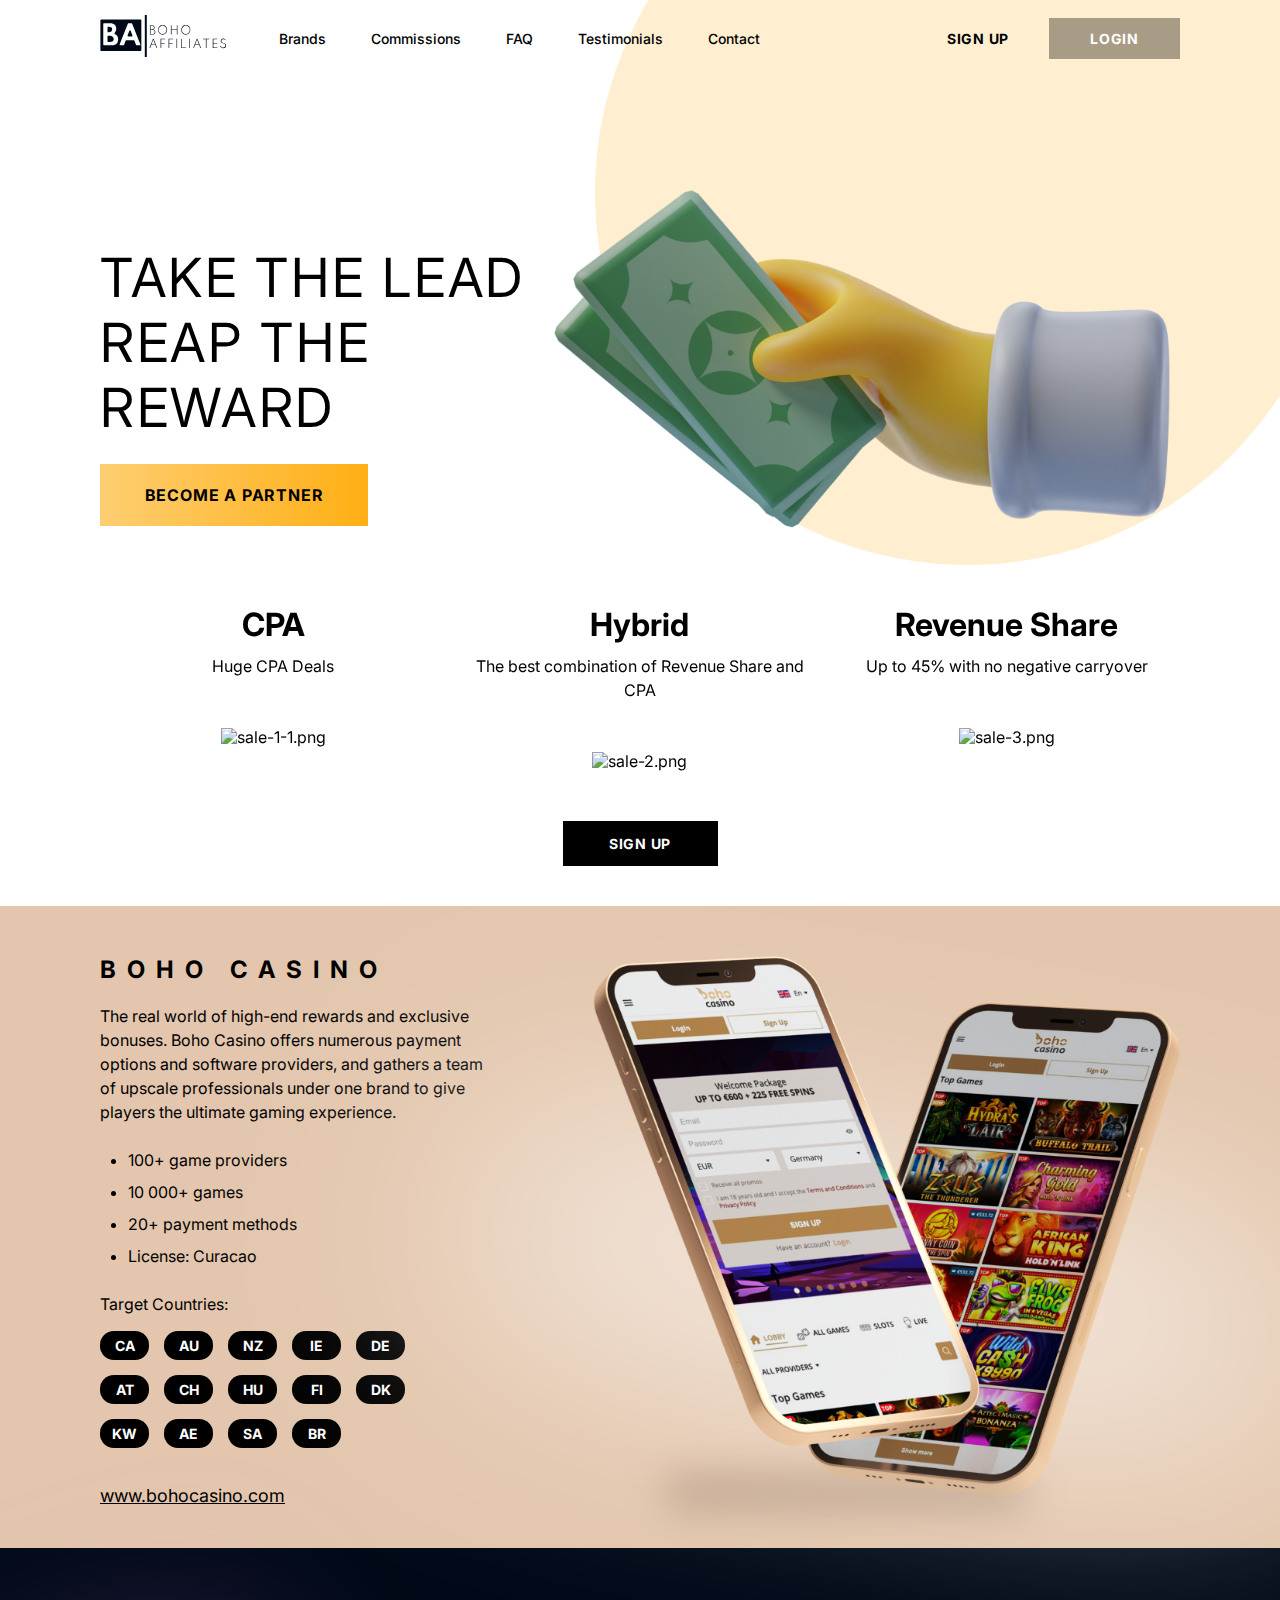
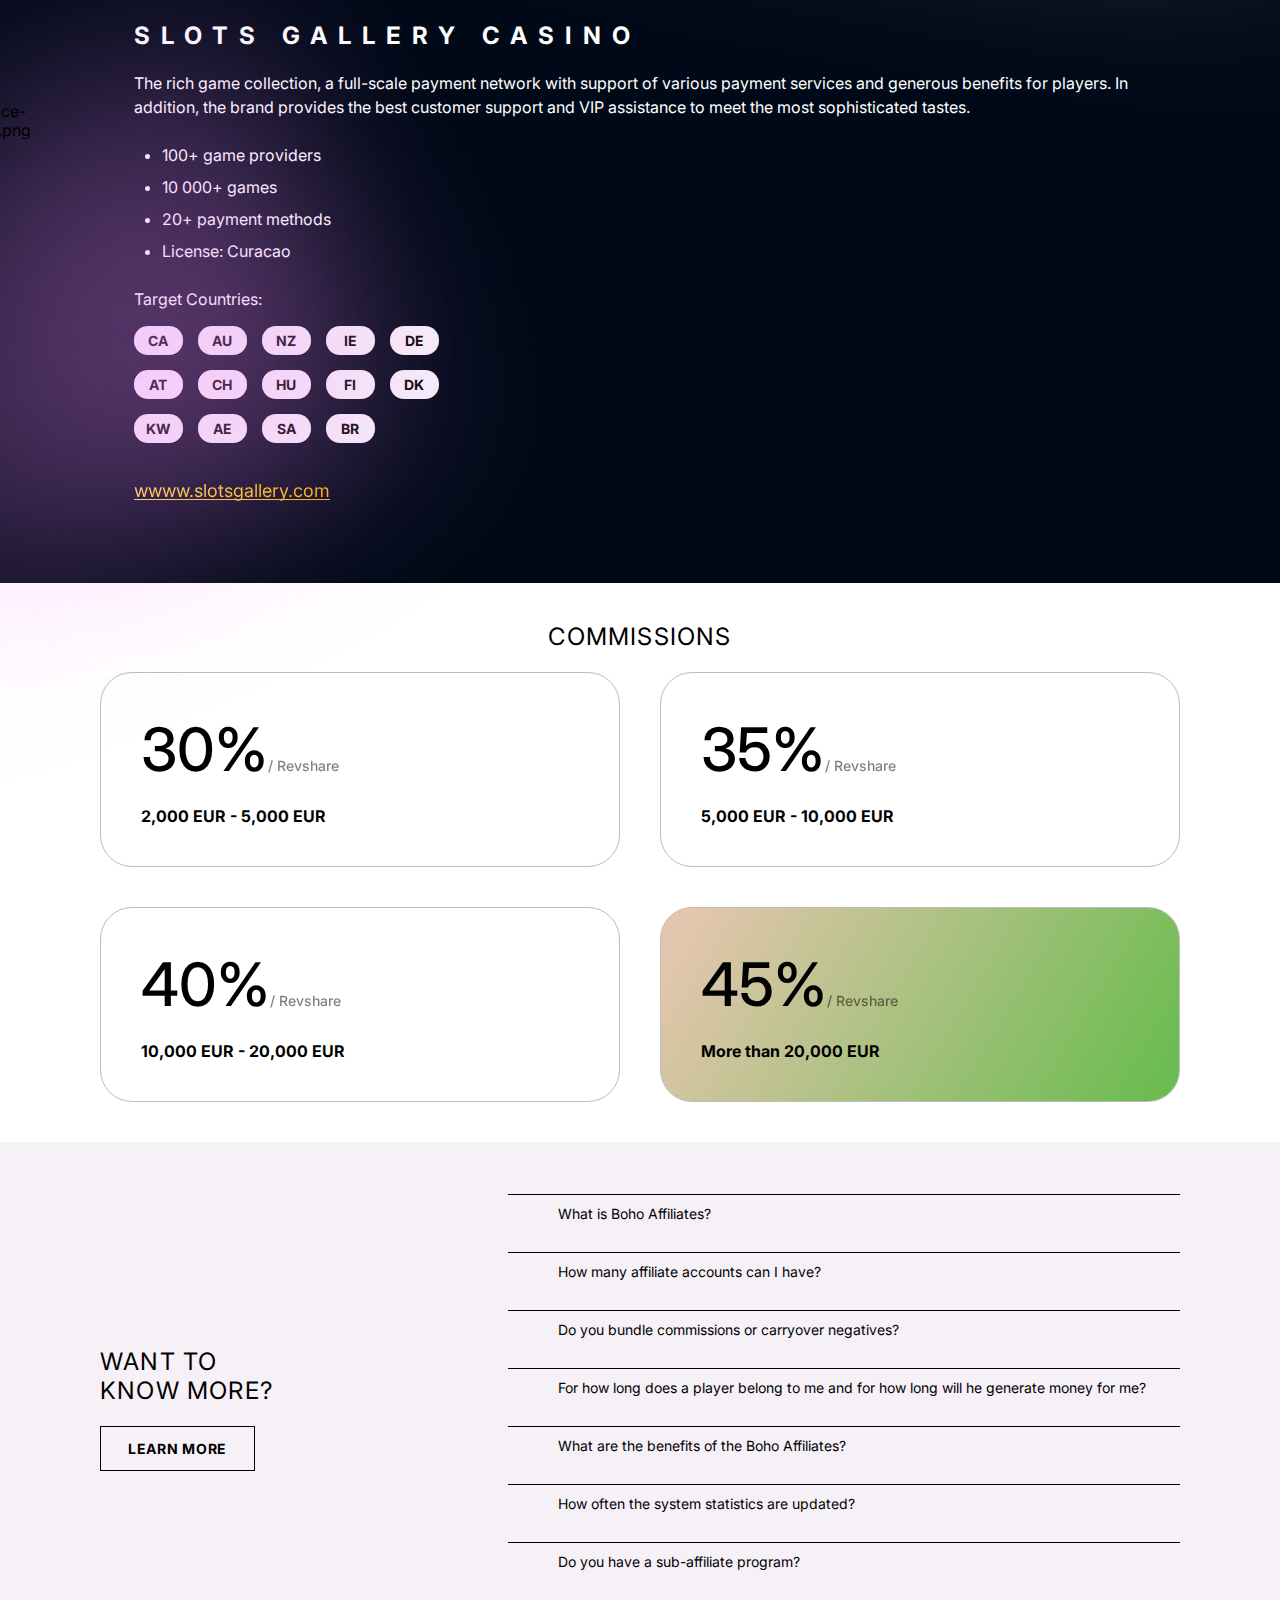
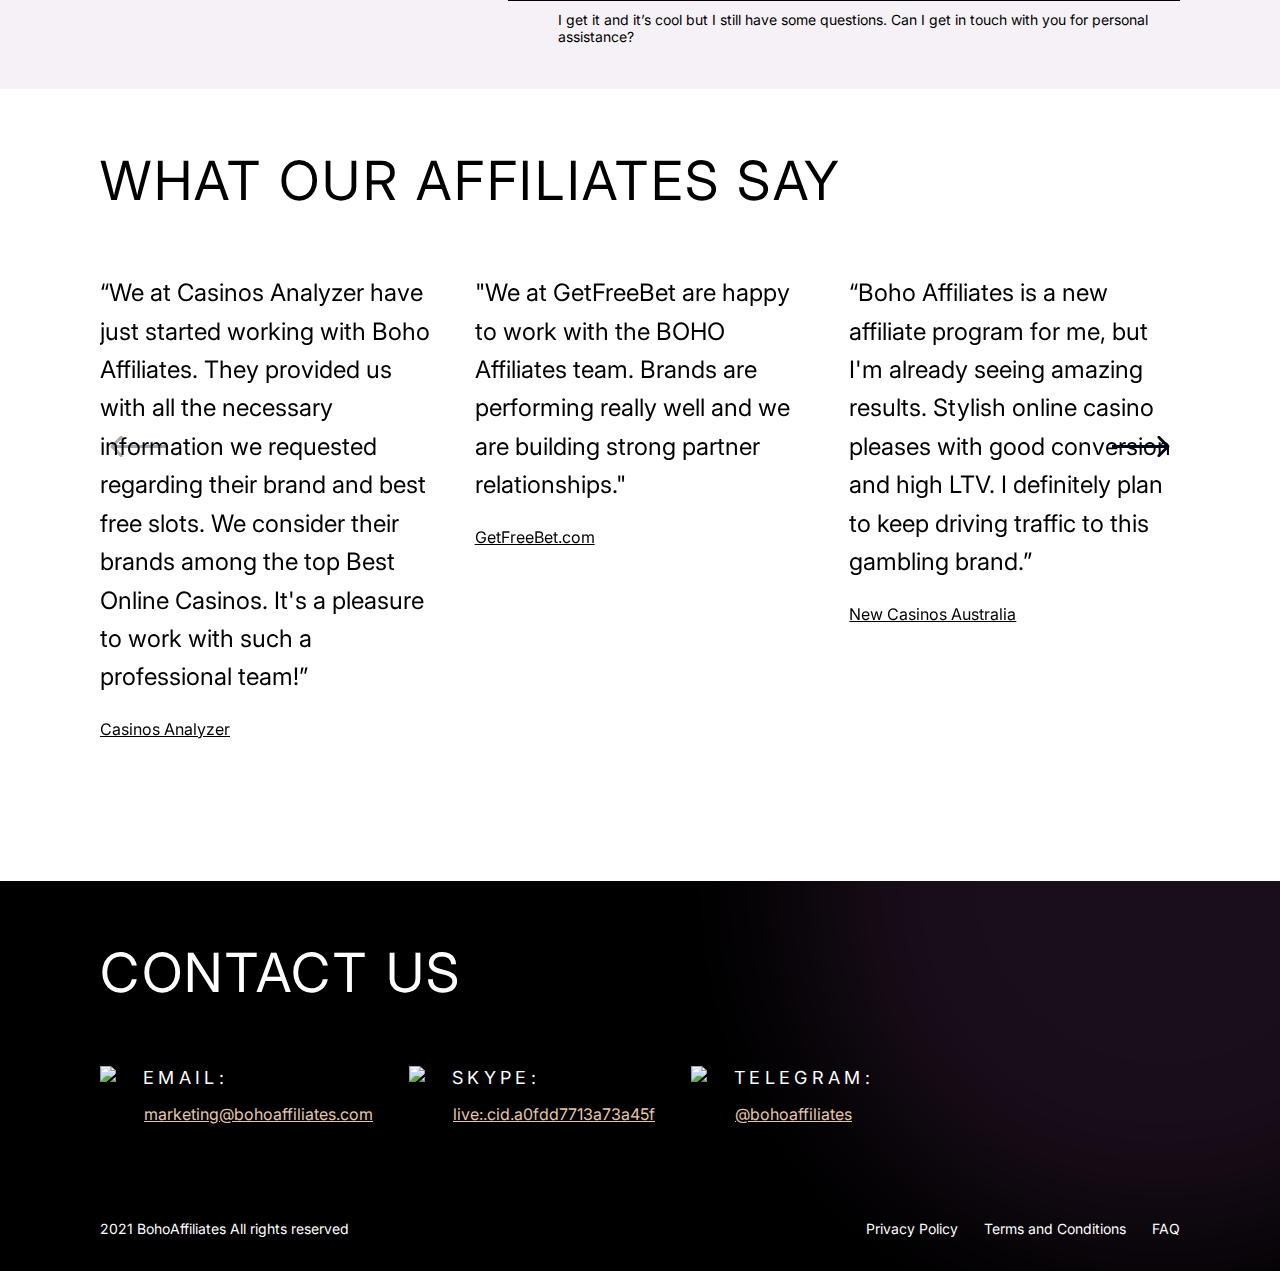
==== commit cca9d917: "Поменял текст на двух баннерах" ====
--- a/index.html
+++ b/index.html
@@ -86,7 +86,7 @@
 
               <div class="swiper-slide sale__item">
                 <h2 class="sale__item-title">Revenue Share</h2>
-                <p class="sale__desc">Up to 45% with no negative carry over</p>
+                <p class="sale__desc">Up to 45% with no negative carryover</p>
                 <img class="sale__img" src="assets/img/sale-3.png" alt="sale-3.png">
               </div>
 
@@ -95,11 +95,7 @@
           </div>
         </div>
 
-        <a class="sale__button button__second button__second--laptop"
-          href="//dashboard.bohoaffiliates.com/partner/register">sign up</a>
-        <!-- <a class="sale__button button__second button__second--mobile"
-          href="//dashboard.bohoaffiliates.com/partner/register">le’st talk</a>
-      </div> -->
+        <a class="sale__button button__second" href="//dashboard.bohoaffiliates.com/partner/register">sign up</a>
 
       </div>
     </div>
@@ -111,11 +107,9 @@
           <div class="experience-boho__wrap">
             <div class="experience-boho__info">
               <h2 class="experience-boho__title">BOHO CASINO</h2>
-              <p class="experience-boho__desc">Sign in and rush into the world of high-end rewards and exclusive
-                bonuses!
-                We’ve gathered a team of upscale professionals, numerous payment options, and generous benefits under
-                one
-                brand to provide you with the ultimate gaming experience every time you visit Boho Casino.</p>
+              <p class="experience-boho__desc">The real world of high-end rewards and exclusive bonuses. Boho Casino
+                offers numerous payment options and software providers, and gathers a team of upscale professionals
+                under one brand to give players the ultimate gaming experience.</p>
               <div class="experience-boho__box experience">
 
                 <div class="experience__list-wrap">
@@ -174,11 +168,9 @@
 
             <div class="experience-slots__info">
               <h2 class="experience-slots__title">SLOTS GALLERY CASINO</h2>
-              <p class="experience-slots__desc">Slots Gallery offers a rich game collection, a full-scale payment
-                network
-                with support for various services, and generous benefits for players. In addition, our team provides the
-                best technical and customer support to meet the most sophisticated taste and ensure our clients receive
-                only the ultimate gaming experience.</p>
+              <p class="experience-slots__desc">The rich game collection, a full-scale payment network with support of
+                various payment services and generous benefits for players. In addition, the brand provides the best
+                customer support and VIP assistance to meet the most sophisticated tastes.</p>
               <div class="experience-slots__box experience">
 
                 <div class="experience__list-wrap">
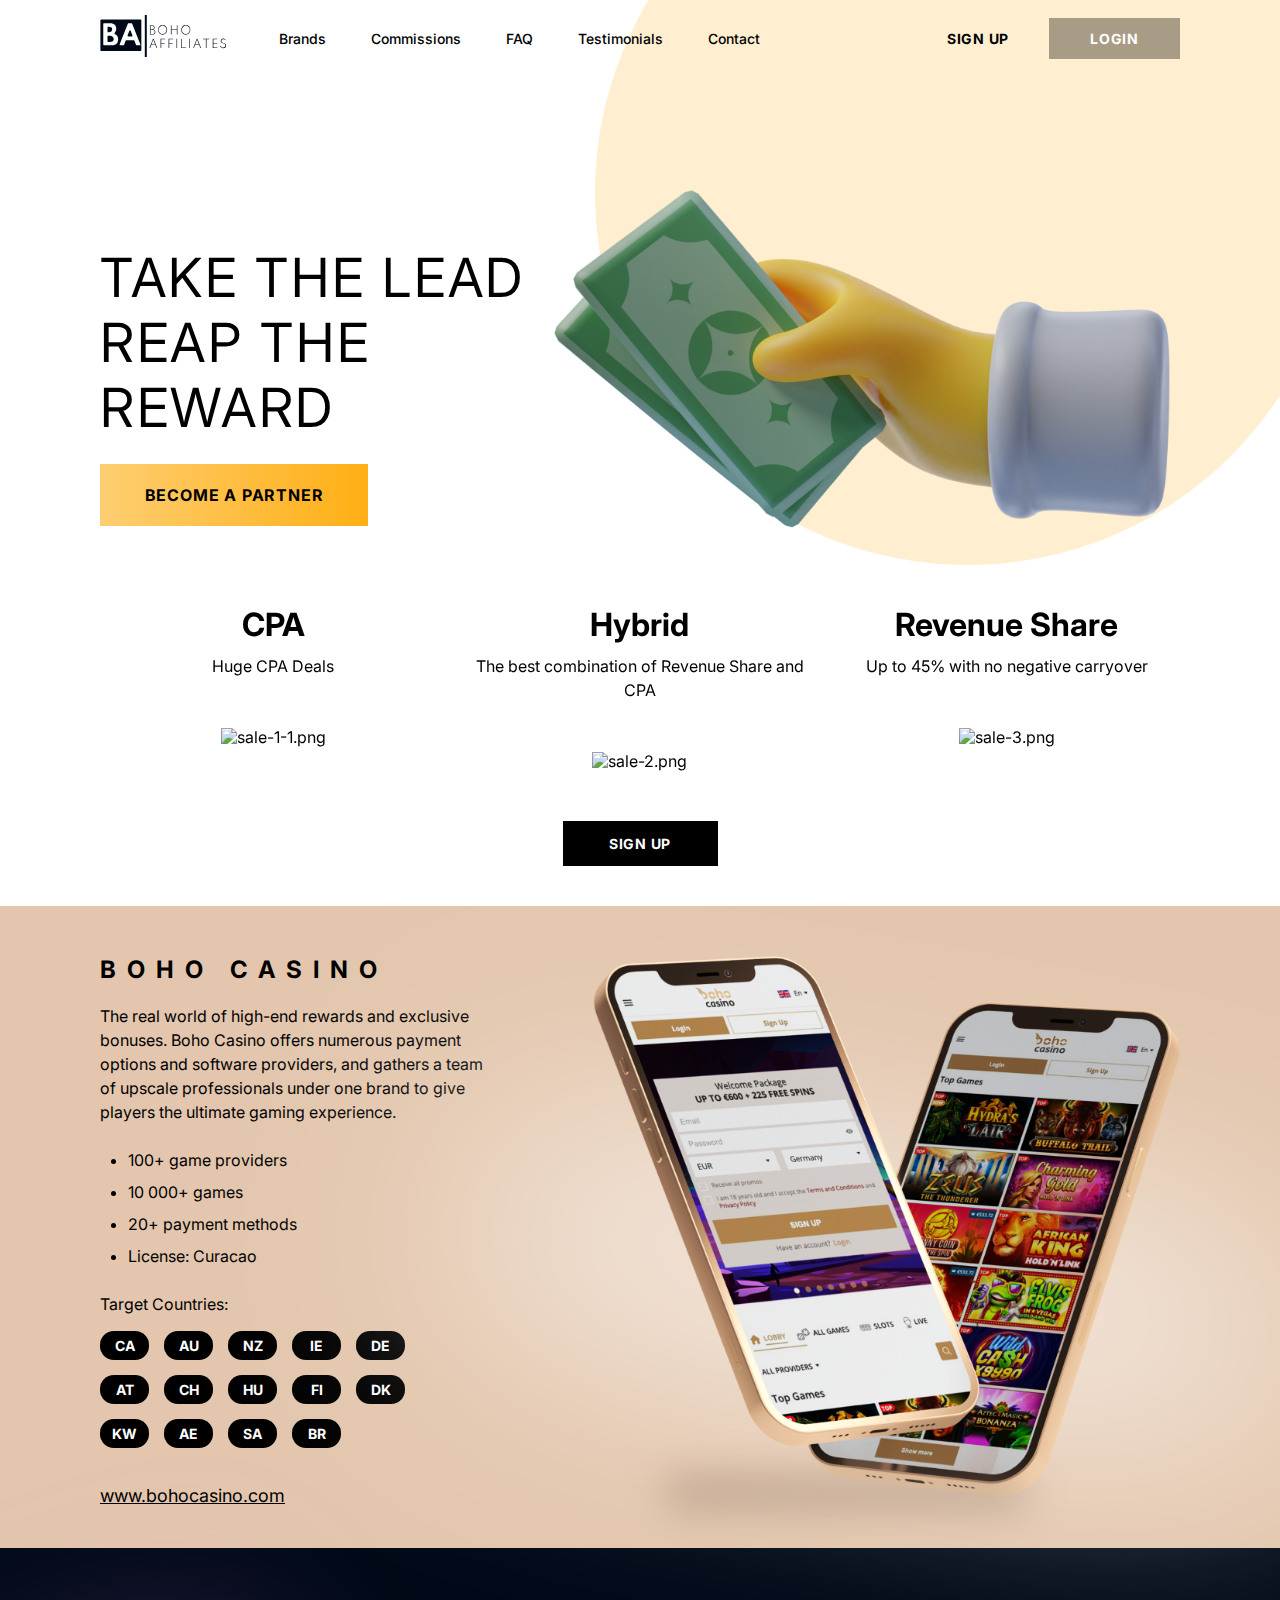
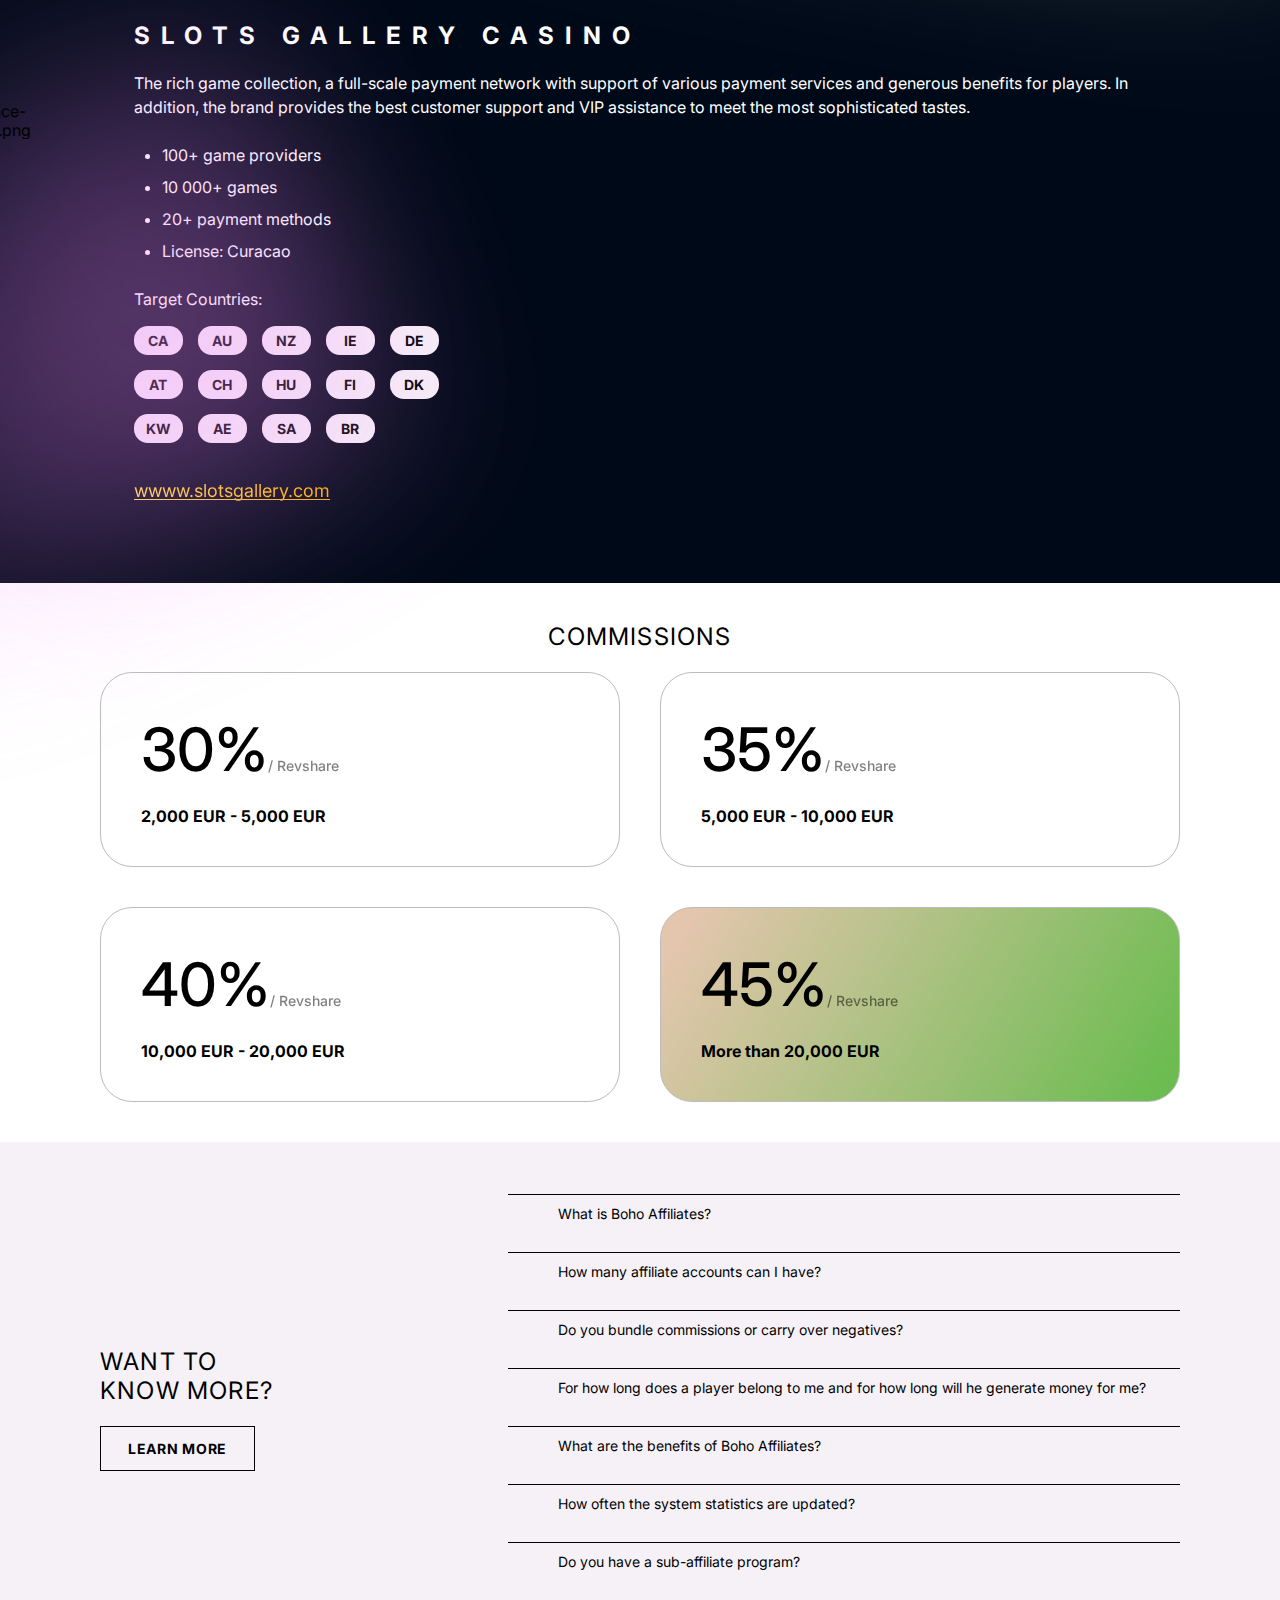
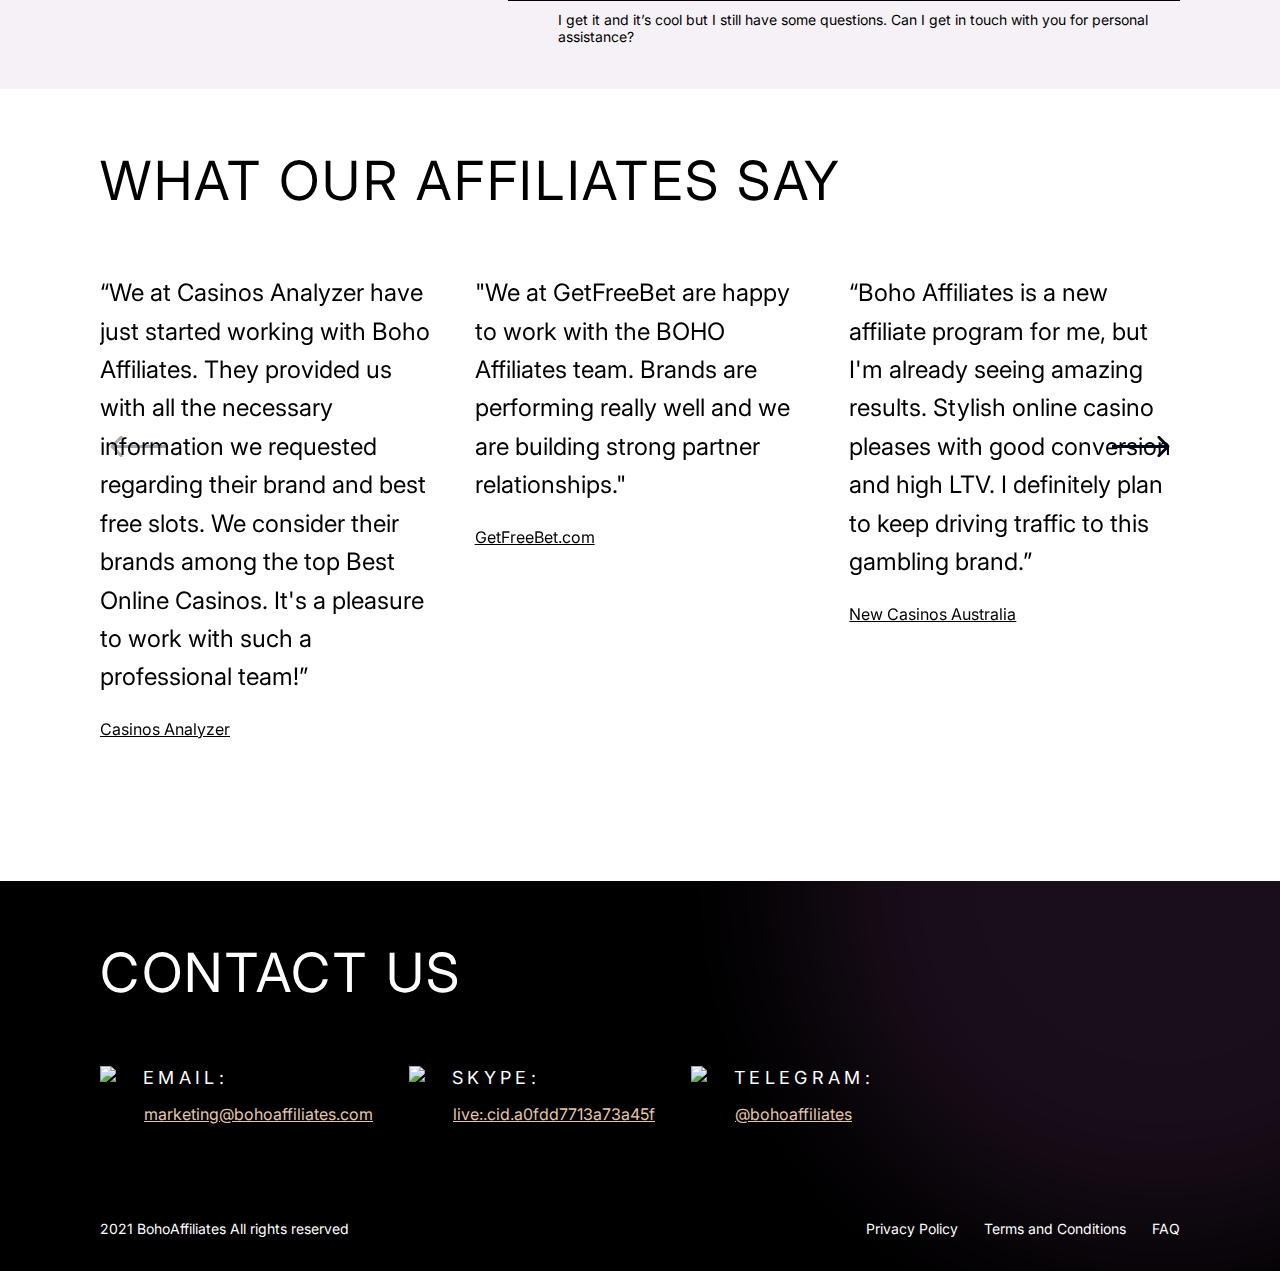
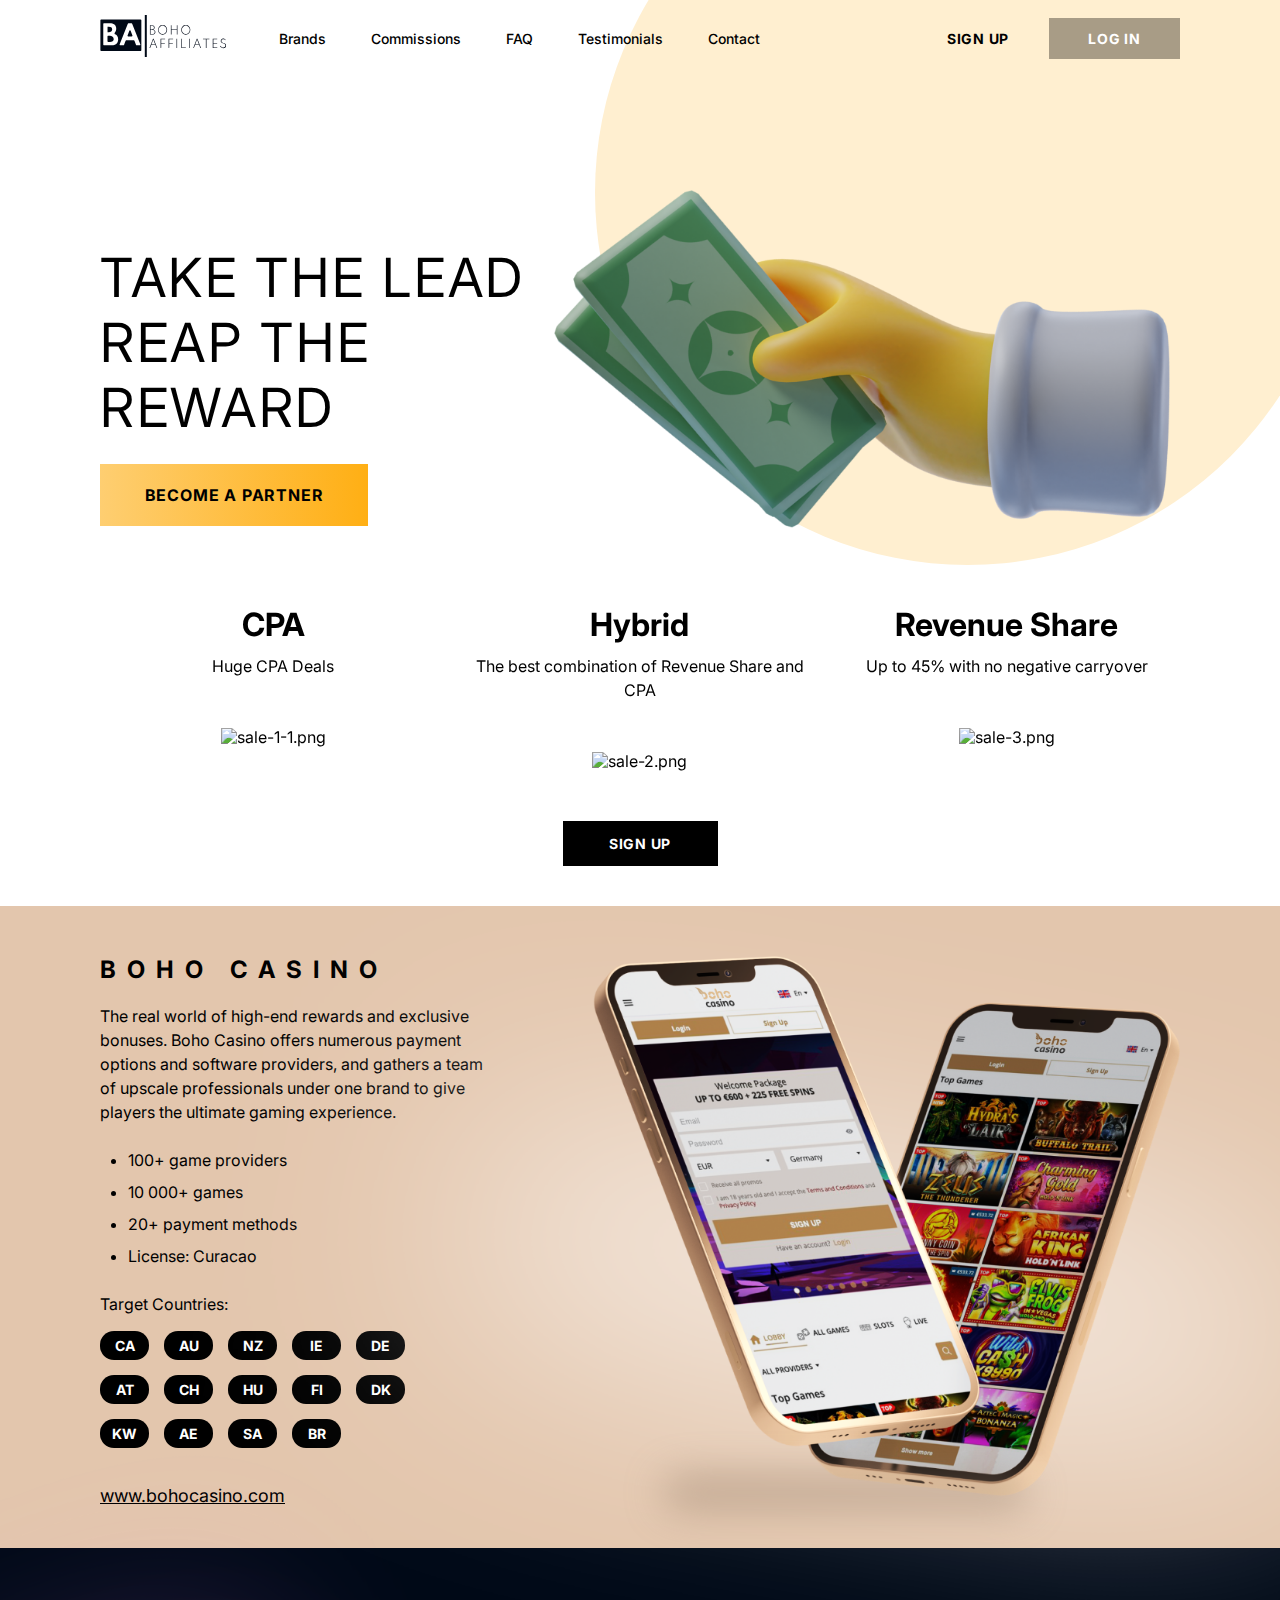
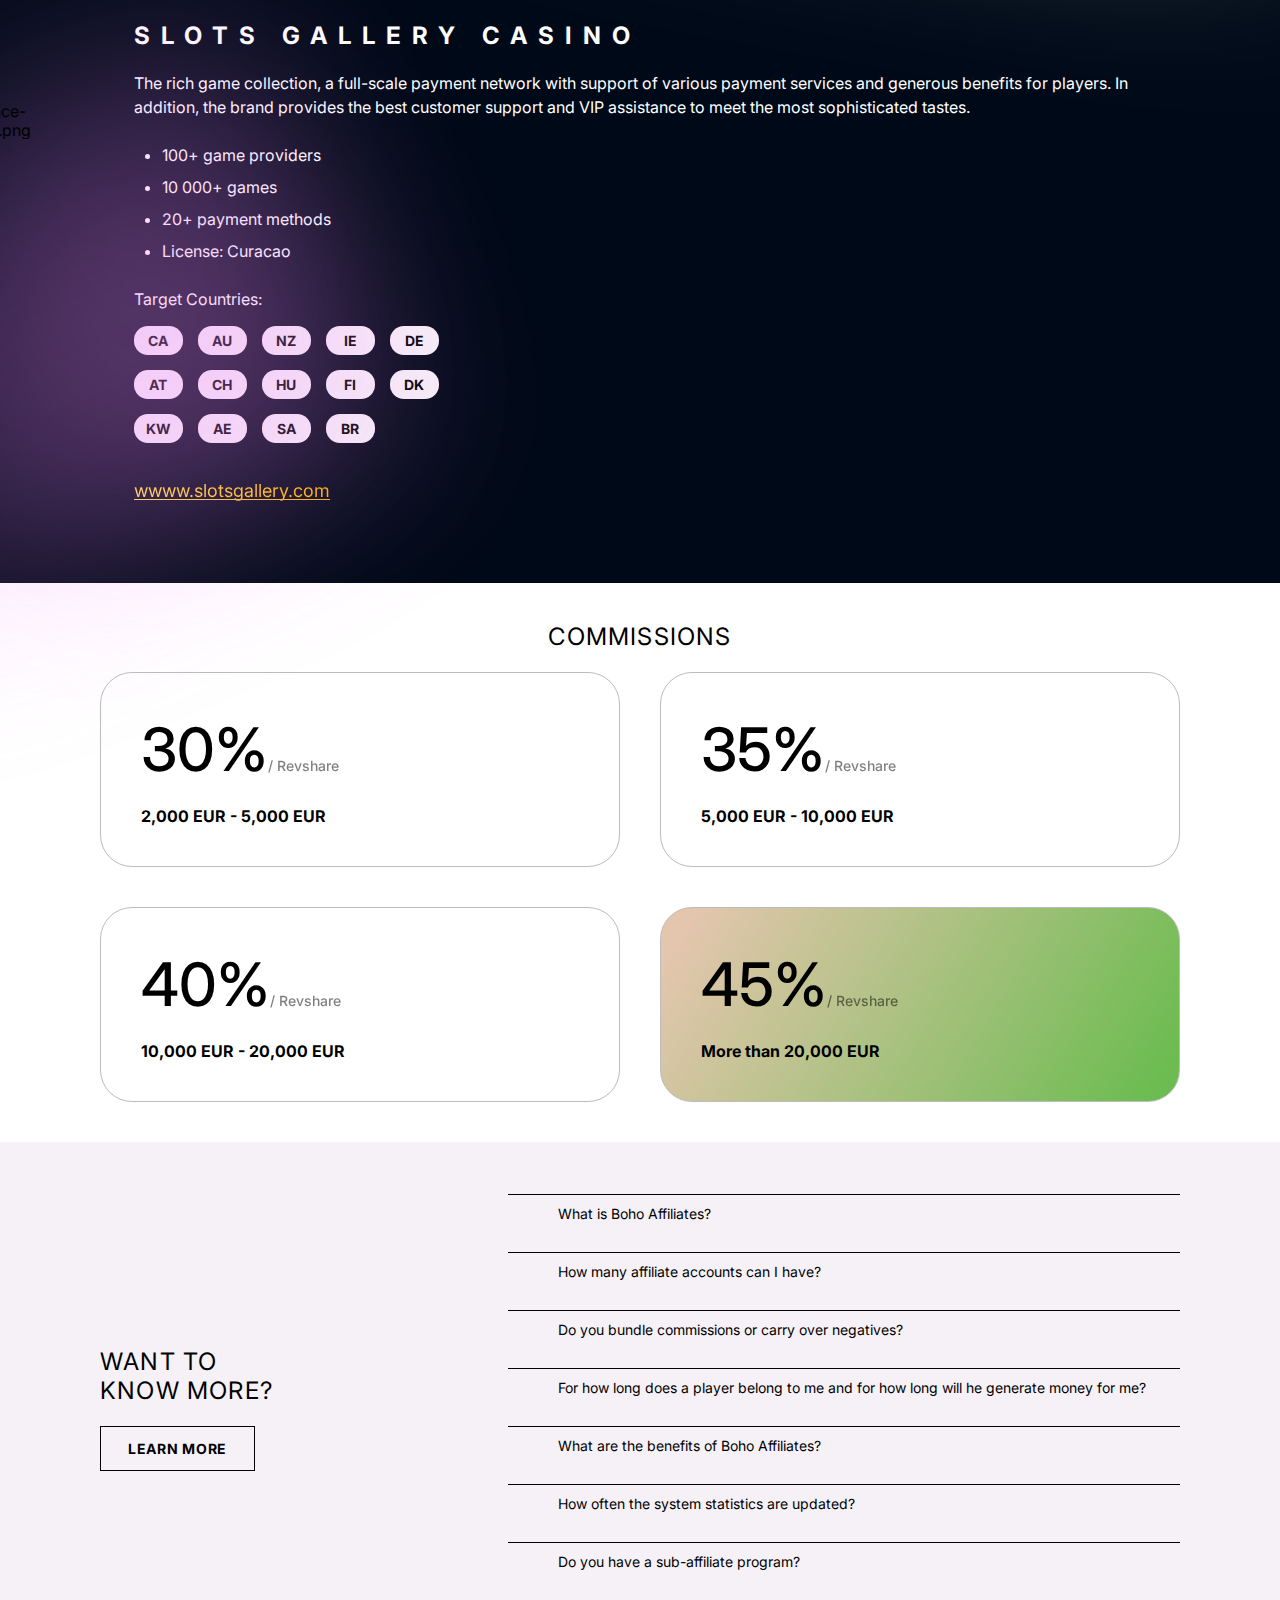
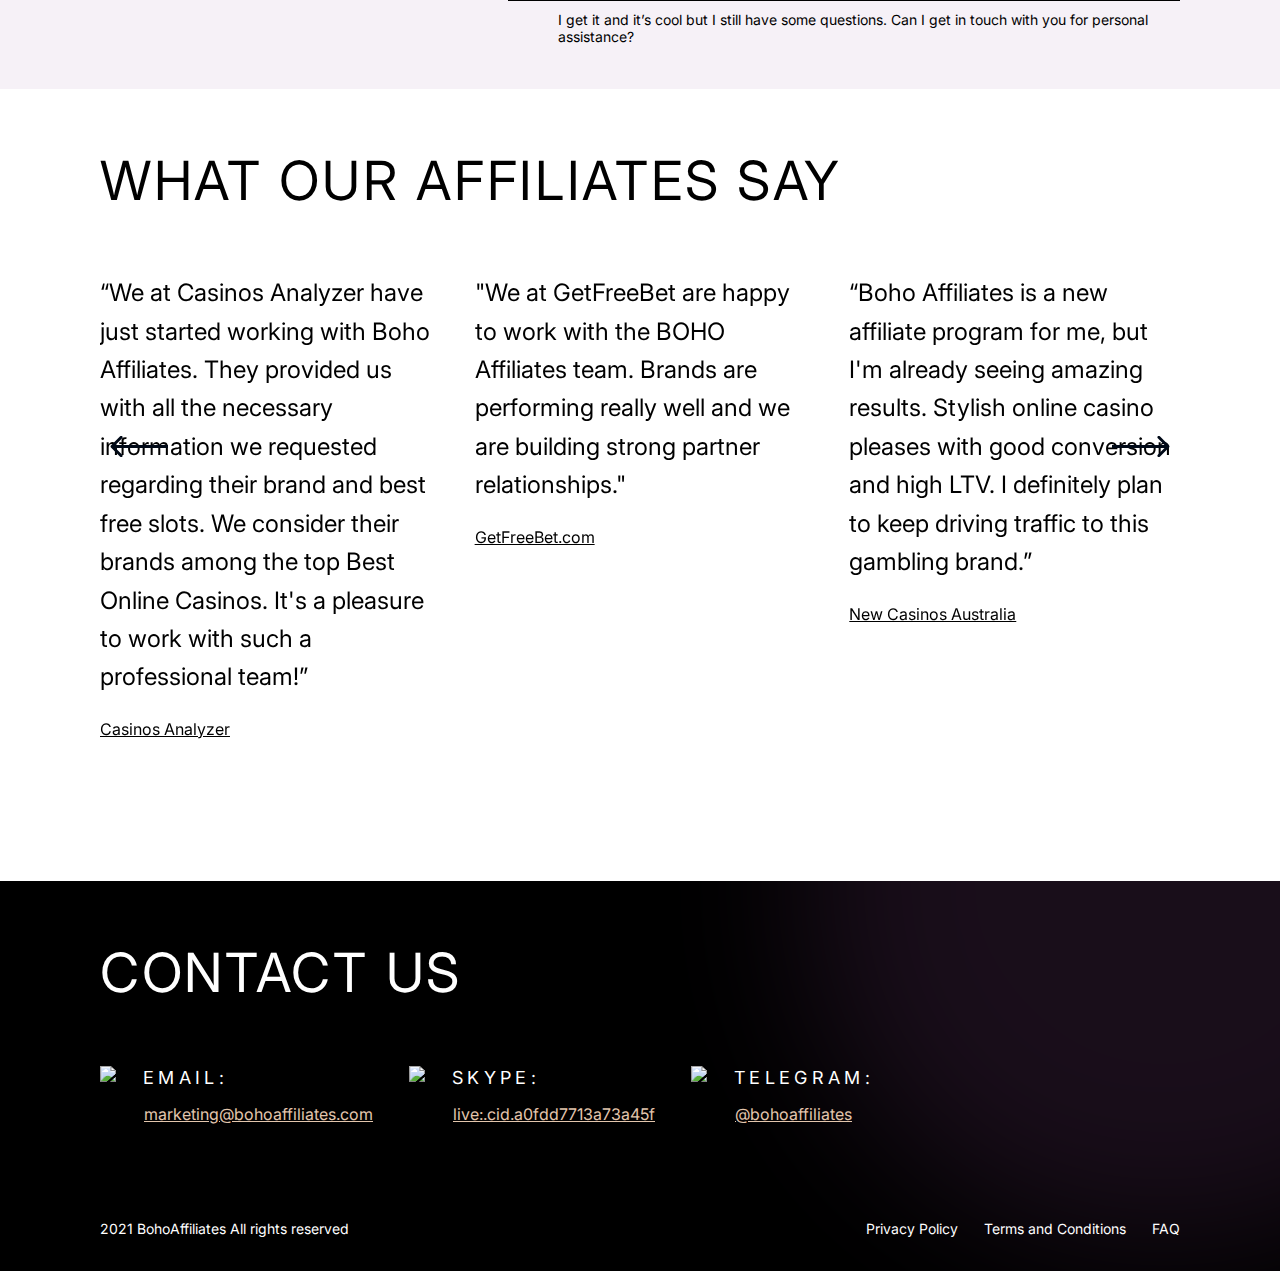
